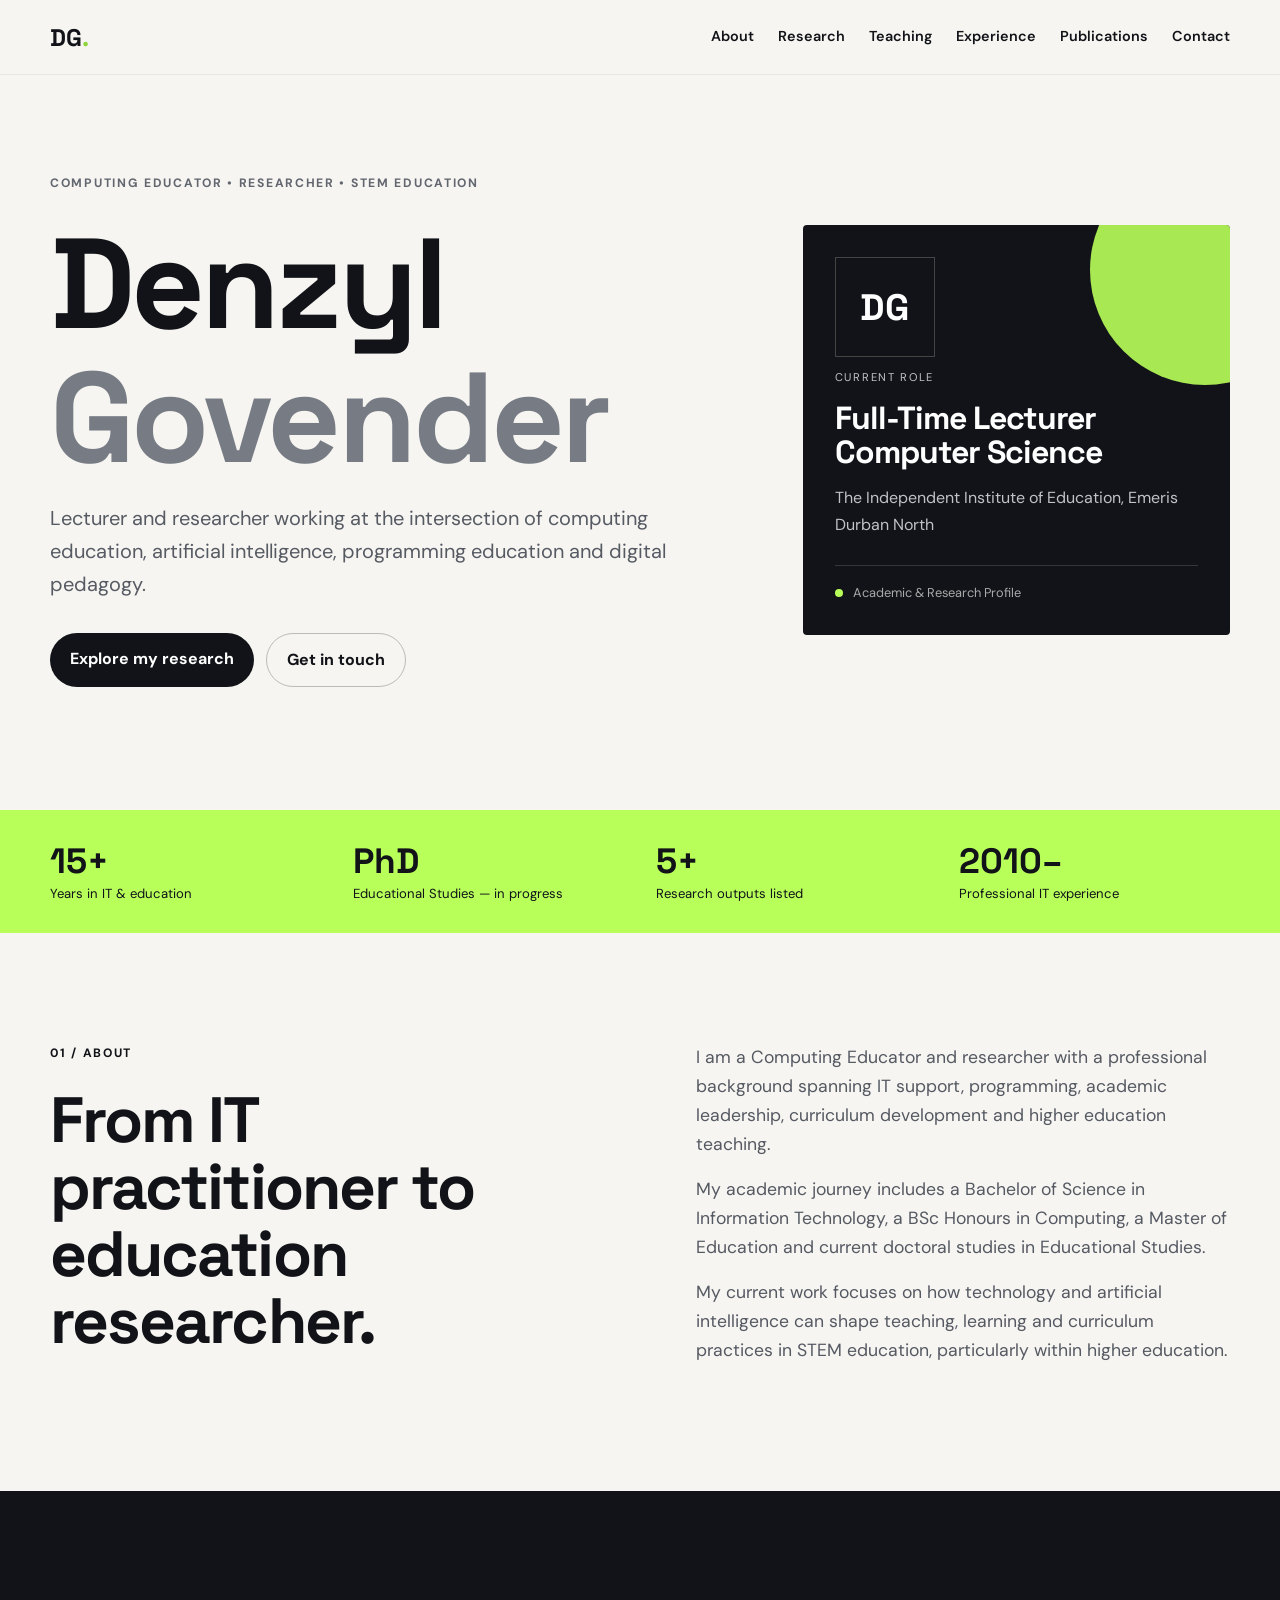
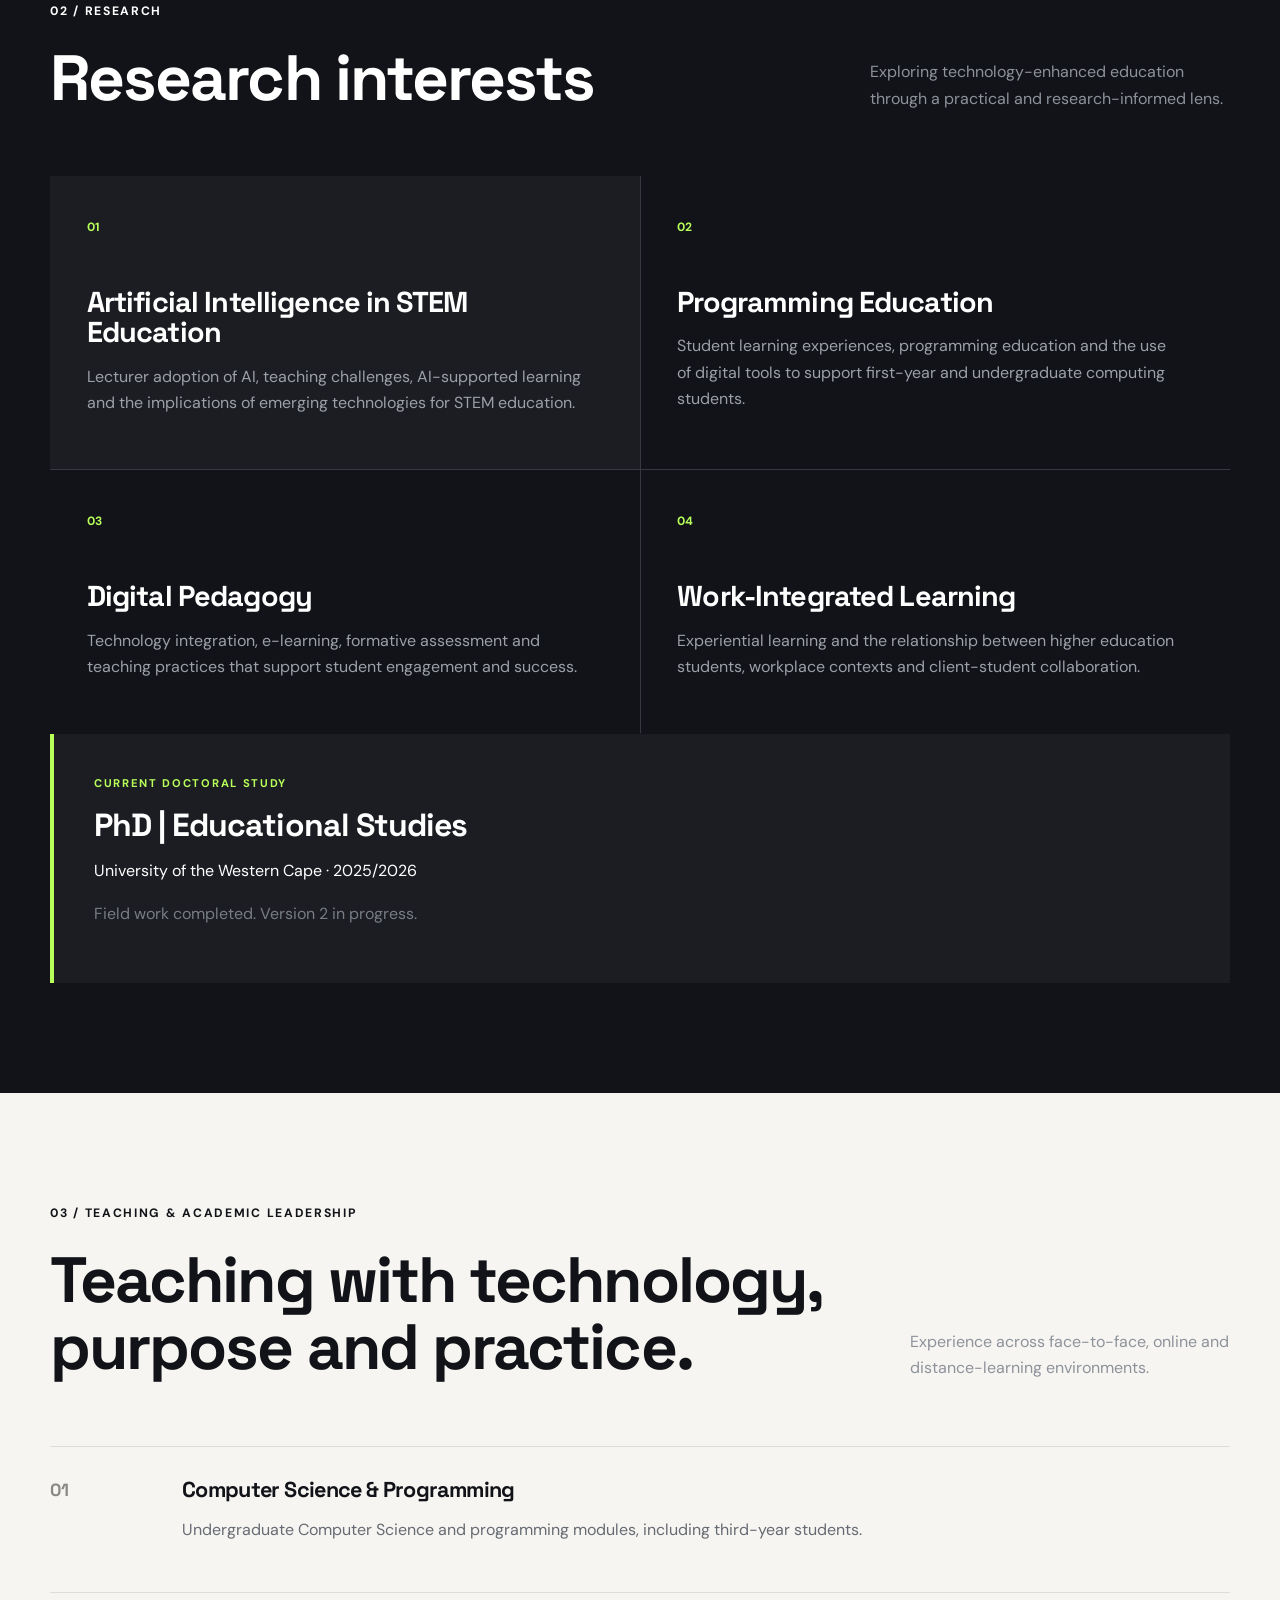
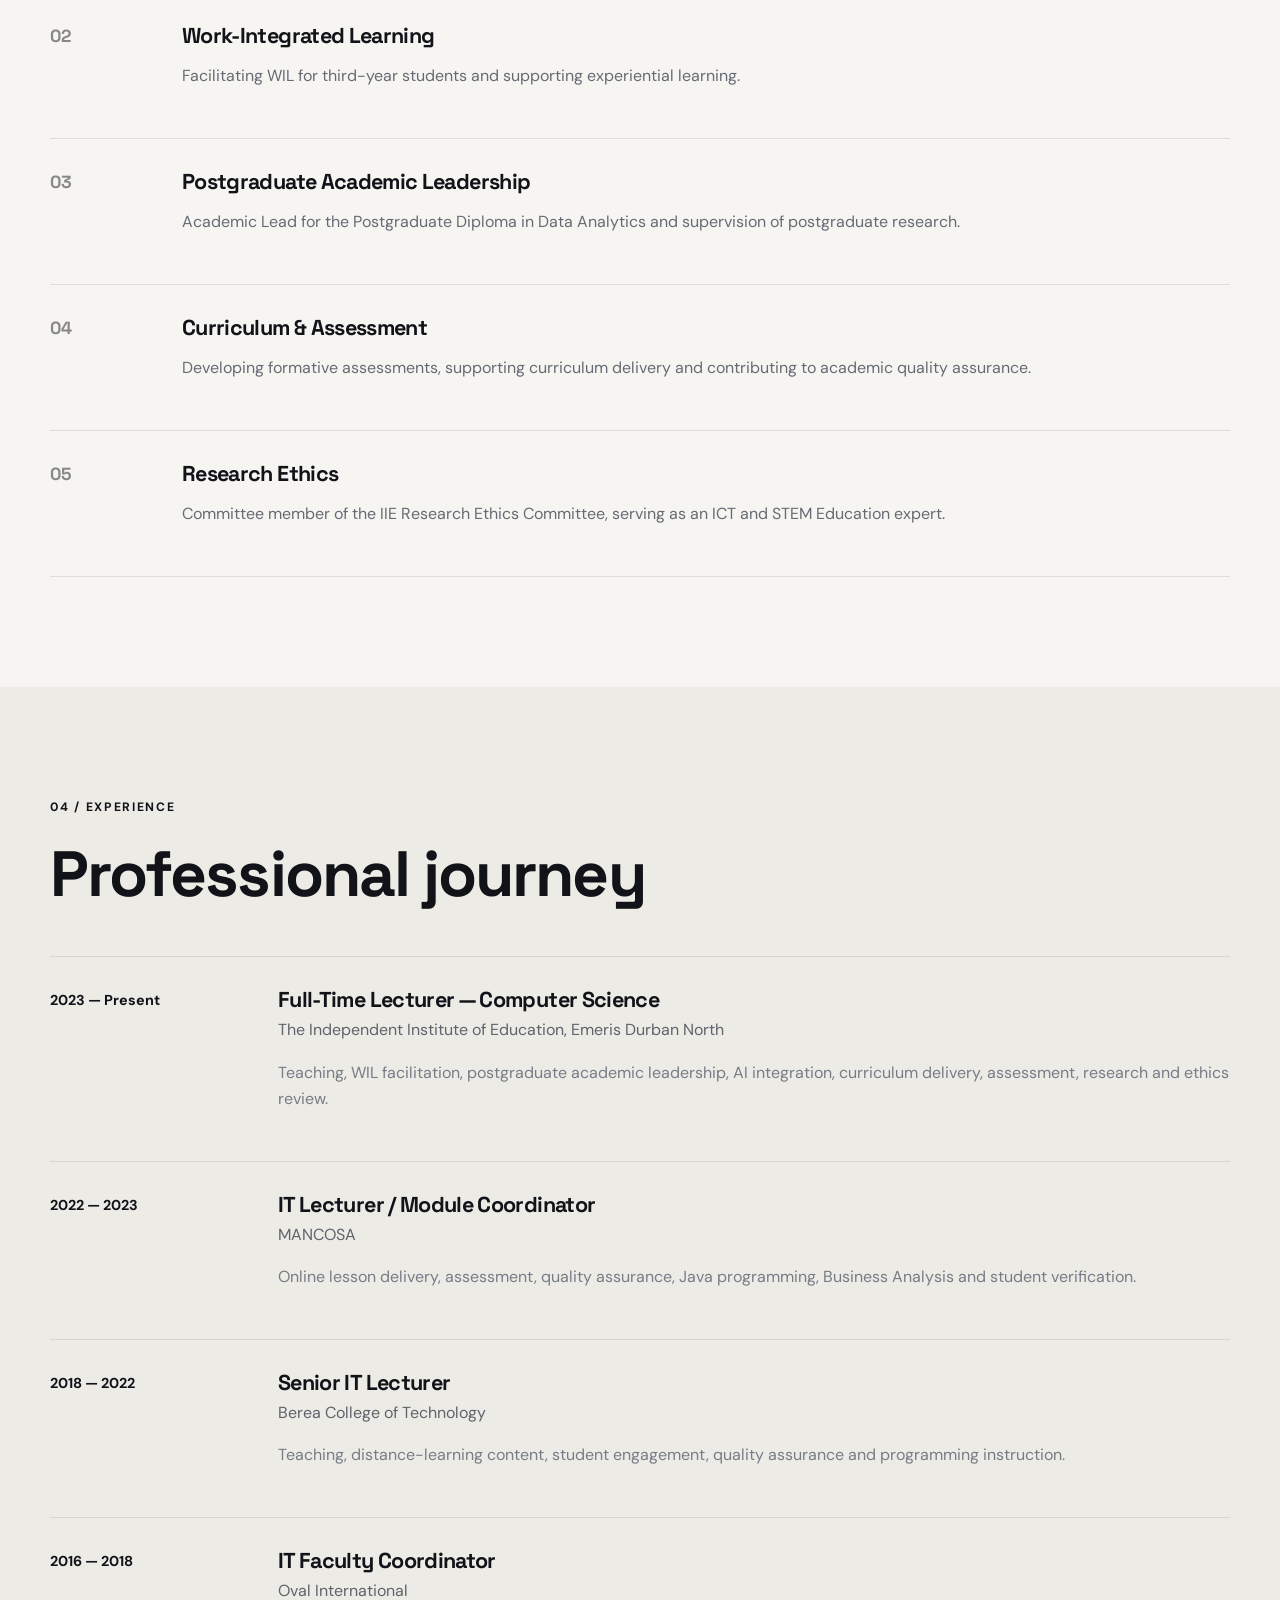
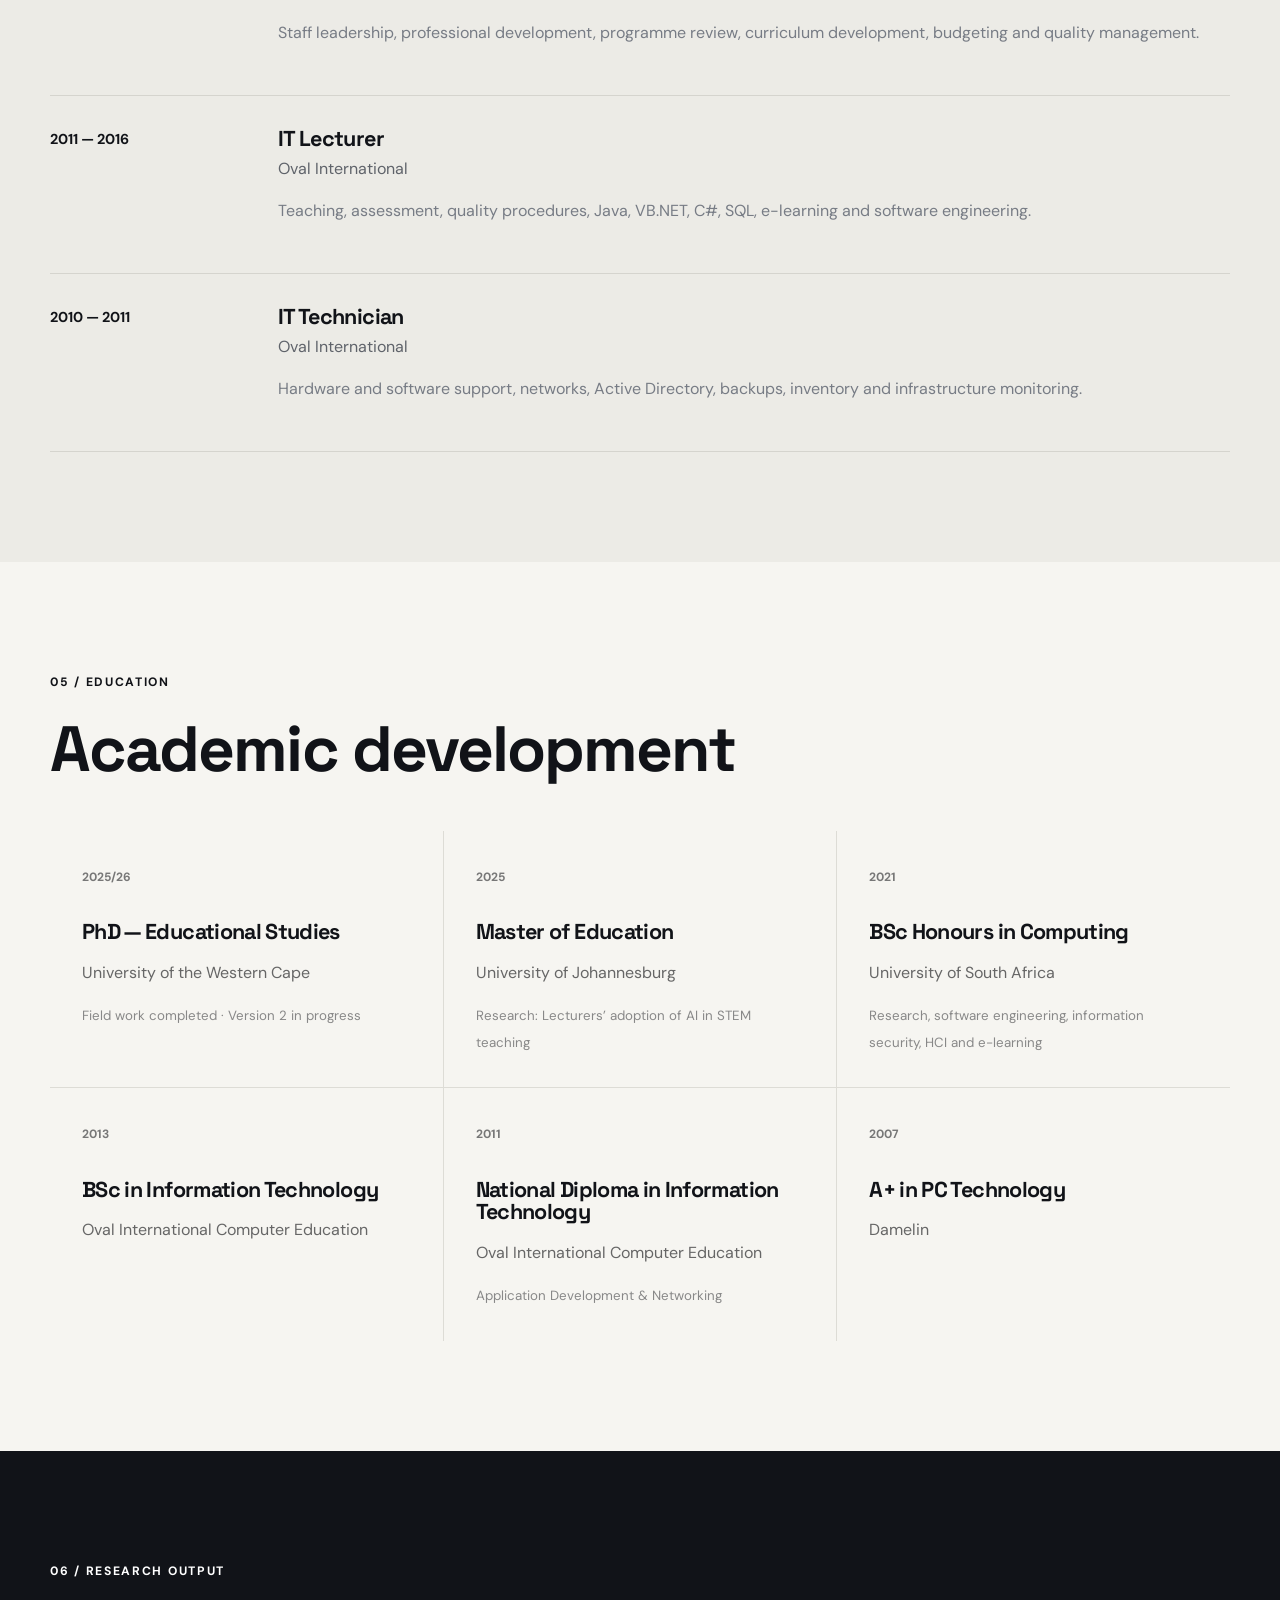
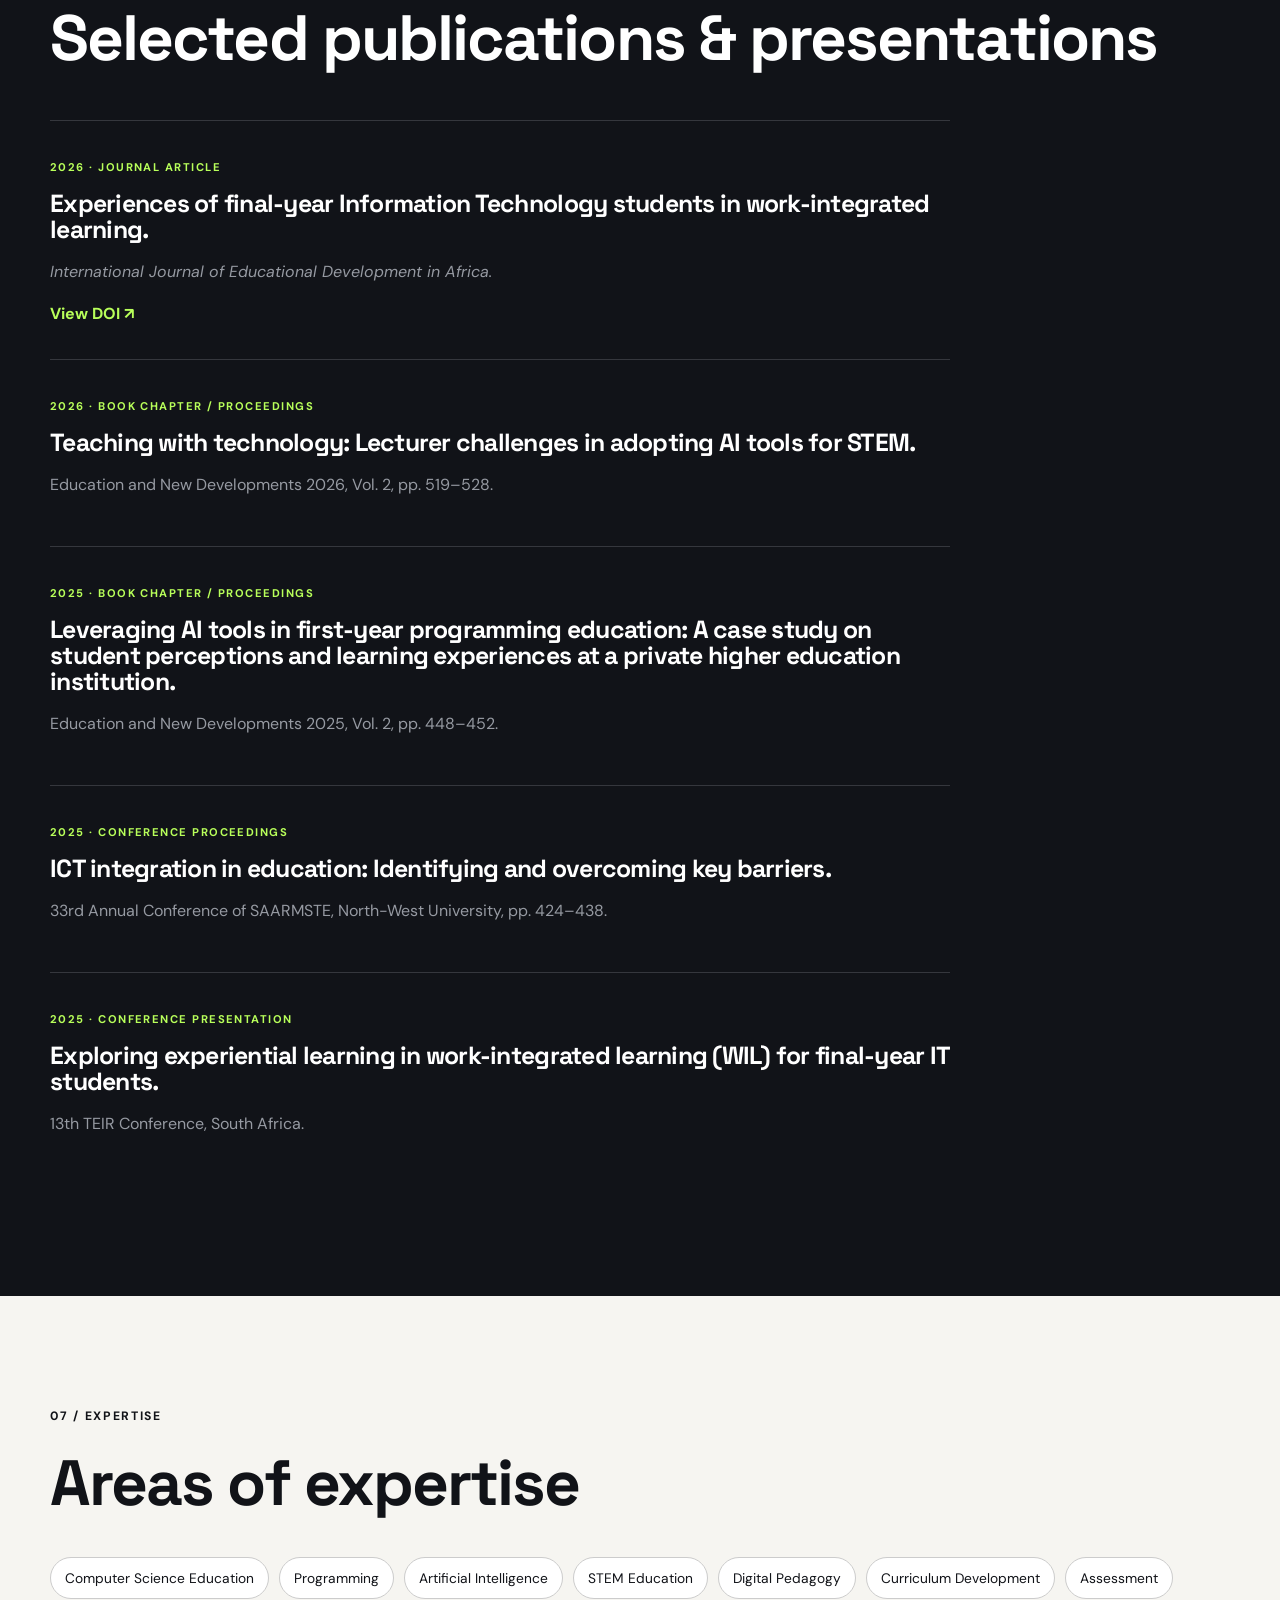
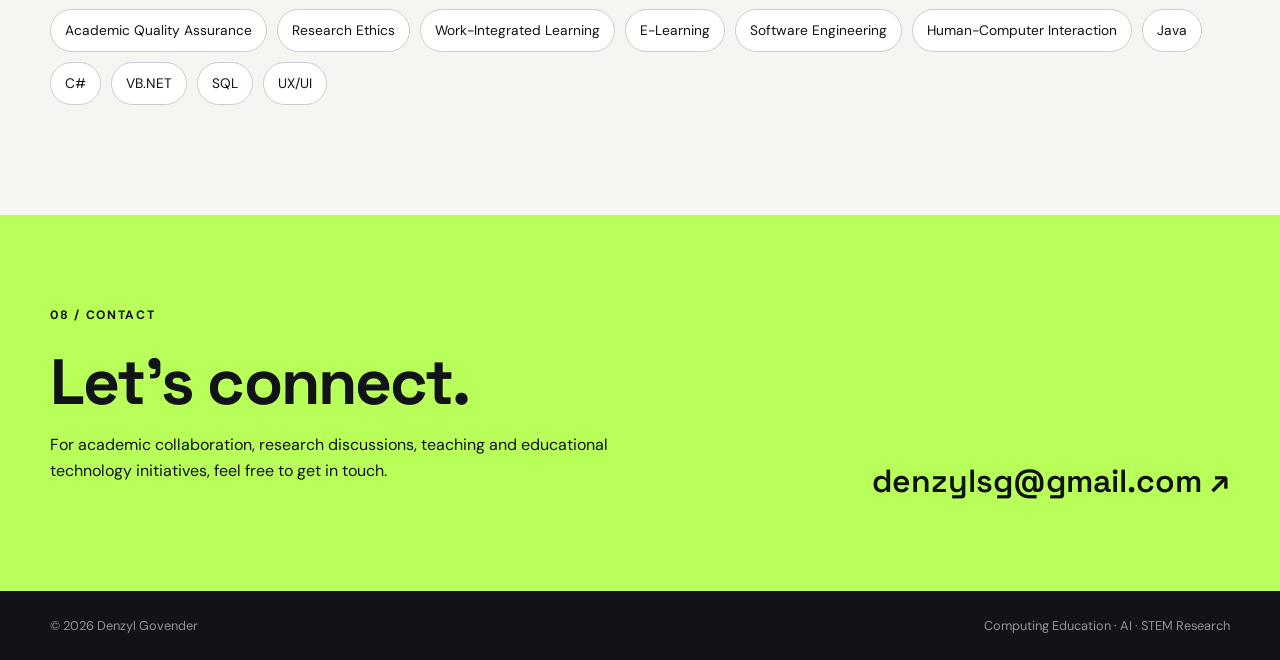
==== index.html @ 357c64f5 "Add files via upload" ====
<!DOCTYPE html>
<html lang="en">
<head>
  <meta charset="UTF-8">
  <meta name="viewport" content="width=device-width, initial-scale=1.0">
  <meta name="description" content="Academic portfolio of Denzyl Govender — Computing Educator, Researcher and STEM Education practitioner.">
  <title>Denzyl Govender | Computing Educator & Researcher</title>
  <link rel="preconnect" href="https://fonts.googleapis.com">
  <link rel="preconnect" href="https://fonts.gstatic.com" crossorigin>
  <link href="https://fonts.googleapis.com/css2?family=DM+Sans:wght@400;500;600;700&family=Space+Grotesk:wght@500;600;700&display=swap" rel="stylesheet">
  <link rel="stylesheet" href="style.css">
</head>
<body>
  <header class="site-header">
    <nav class="nav container">
      <a class="brand" href="#home">DG<span>.</span></a>
      <button class="menu-toggle" aria-label="Toggle navigation" aria-expanded="false">☰</button>
      <div class="nav-links">
        <a href="#about">About</a>
        <a href="#research">Research</a>
        <a href="#teaching">Teaching</a>
        <a href="#experience">Experience</a>
        <a href="#publications">Publications</a>
        <a href="#contact">Contact</a>
      </div>
    </nav>
  </header>

  <main>
    <section id="home" class="hero">
      <div class="hero-grid container">
        <div>
          <p class="eyebrow">COMPUTING EDUCATOR • RESEARCHER • STEM EDUCATION</p>
          <h1>Denzyl<br><span>Govender</span></h1>
          <p class="hero-copy">
            Lecturer and researcher working at the intersection of computing education,
            artificial intelligence, programming education and digital pedagogy.
          </p>
          <div class="hero-actions">
            <a class="btn btn-primary" href="#research">Explore my research</a>
            <a class="btn btn-secondary" href="#contact">Get in touch</a>
          </div>
        </div>

        <div class="hero-card">
          <div class="initials">DG</div>
          <div>
            <p class="card-label">CURRENT ROLE</p>
            <h2>Full-Time Lecturer<br>Computer Science</h2>
            <p>The Independent Institute of Education, Emeris Durban North</p>
          </div>
          <div class="status"><span></span> Academic & Research Profile</div>
        </div>
      </div>
    </section>

    <section class="stats">
      <div class="container stats-grid">
        <div><strong>15+</strong><span>Years in IT & education</span></div>
        <div><strong>PhD</strong><span>Educational Studies — in progress</span></div>
        <div><strong>5+</strong><span>Research outputs listed</span></div>
        <div><strong>2010–</strong><span>Professional IT experience</span></div>
      </div>
    </section>

    <section id="about" class="section">
      <div class="container two-col">
        <div>
          <p class="eyebrow">01 / ABOUT</p>
          <h2>From IT practitioner to education researcher.</h2>
        </div>
        <div class="prose">
          <p>
            I am a Computing Educator and researcher with a professional background spanning
            IT support, programming, academic leadership, curriculum development and higher
            education teaching.
          </p>
          <p>
            My academic journey includes a Bachelor of Science in Information Technology,
            a BSc Honours in Computing, a Master of Education and current doctoral studies
            in Educational Studies.
          </p>
          <p>
            My current work focuses on how technology and artificial intelligence can shape
            teaching, learning and curriculum practices in STEM education, particularly
            within higher education.
          </p>
        </div>
      </div>
    </section>

    <section id="research" class="section section-dark">
      <div class="container">
        <div class="section-heading">
          <div>
            <p class="eyebrow">02 / RESEARCH</p>
            <h2>Research interests</h2>
          </div>
          <p>Exploring technology-enhanced education through a practical and research-informed lens.</p>
        </div>

        <div class="research-grid">
          <article class="research-card featured">
            <span>01</span>
            <h3>Artificial Intelligence in STEM Education</h3>
            <p>Lecturer adoption of AI, teaching challenges, AI-supported learning and the implications of emerging technologies for STEM education.</p>
          </article>
          <article class="research-card">
            <span>02</span>
            <h3>Programming Education</h3>
            <p>Student learning experiences, programming education and the use of digital tools to support first-year and undergraduate computing students.</p>
          </article>
          <article class="research-card">
            <span>03</span>
            <h3>Digital Pedagogy</h3>
            <p>Technology integration, e-learning, formative assessment and teaching practices that support student engagement and success.</p>
          </article>
          <article class="research-card">
            <span>04</span>
            <h3>Work-Integrated Learning</h3>
            <p>Experiential learning and the relationship between higher education students, workplace contexts and client-student collaboration.</p>
          </article>
        </div>

        <div class="phd-panel">
          <div class="phd-tag">CURRENT DOCTORAL STUDY</div>
          <h3>PhD | Educational Studies</h3>
          <p>University of the Western Cape · 2025/2026</p>
          <p class="muted">Field work completed. Version 2 in progress.</p>
        </div>
      </div>
    </section>

    <section id="teaching" class="section">
      <div class="container">
        <p class="eyebrow">03 / TEACHING & ACADEMIC LEADERSHIP</p>
        <div class="section-heading">
          <h2>Teaching with technology, purpose and practice.</h2>
          <p>Experience across face-to-face, online and distance-learning environments.</p>
        </div>

        <div class="feature-list">
          <div class="feature">
            <span class="number">01</span>
            <div><h3>Computer Science & Programming</h3><p>Undergraduate Computer Science and programming modules, including third-year students.</p></div>
          </div>
          <div class="feature">
            <span class="number">02</span>
            <div><h3>Work-Integrated Learning</h3><p>Facilitating WIL for third-year students and supporting experiential learning.</p></div>
          </div>
          <div class="feature">
            <span class="number">03</span>
            <div><h3>Postgraduate Academic Leadership</h3><p>Academic Lead for the Postgraduate Diploma in Data Analytics and supervision of postgraduate research.</p></div>
          </div>
          <div class="feature">
            <span class="number">04</span>
            <div><h3>Curriculum & Assessment</h3><p>Developing formative assessments, supporting curriculum delivery and contributing to academic quality assurance.</p></div>
          </div>
          <div class="feature">
            <span class="number">05</span>
            <div><h3>Research Ethics</h3><p>Committee member of the IIE Research Ethics Committee, serving as an ICT and STEM Education expert.</p></div>
          </div>
        </div>
      </div>
    </section>

    <section id="experience" class="section section-light">
      <div class="container">
        <p class="eyebrow">04 / EXPERIENCE</p>
        <h2>Professional journey</h2>
        <div class="timeline">
          <div class="timeline-item current">
            <div class="timeline-date">2023 — Present</div>
            <div><h3>Full-Time Lecturer — Computer Science</h3><p>The Independent Institute of Education, Emeris Durban North</p><p class="muted">Teaching, WIL facilitation, postgraduate academic leadership, AI integration, curriculum delivery, assessment, research and ethics review.</p></div>
          </div>
          <div class="timeline-item">
            <div class="timeline-date">2022 — 2023</div>
            <div><h3>IT Lecturer / Module Coordinator</h3><p>MANCOSA</p><p class="muted">Online lesson delivery, assessment, quality assurance, Java programming, Business Analysis and student verification.</p></div>
          </div>
          <div class="timeline-item">
            <div class="timeline-date">2018 — 2022</div>
            <div><h3>Senior IT Lecturer</h3><p>Berea College of Technology</p><p class="muted">Teaching, distance-learning content, student engagement, quality assurance and programming instruction.</p></div>
          </div>
          <div class="timeline-item">
            <div class="timeline-date">2016 — 2018</div>
            <div><h3>IT Faculty Coordinator</h3><p>Oval International</p><p class="muted">Staff leadership, professional development, programme review, curriculum development, budgeting and quality management.</p></div>
          </div>
          <div class="timeline-item">
            <div class="timeline-date">2011 — 2016</div>
            <div><h3>IT Lecturer</h3><p>Oval International</p><p class="muted">Teaching, assessment, quality procedures, Java, VB.NET, C#, SQL, e-learning and software engineering.</p></div>
          </div>
          <div class="timeline-item">
            <div class="timeline-date">2010 — 2011</div>
            <div><h3>IT Technician</h3><p>Oval International</p><p class="muted">Hardware and software support, networks, Active Directory, backups, inventory and infrastructure monitoring.</p></div>
          </div>
        </div>
      </div>
    </section>

    <section id="education" class="section">
      <div class="container">
        <p class="eyebrow">05 / EDUCATION</p>
        <h2>Academic development</h2>
        <div class="education-grid">
          <article><span>2025/26</span><h3>PhD — Educational Studies</h3><p>University of the Western Cape</p><small>Field work completed · Version 2 in progress</small></article>
          <article><span>2025</span><h3>Master of Education</h3><p>University of Johannesburg</p><small>Research: Lecturers’ adoption of AI in STEM teaching</small></article>
          <article><span>2021</span><h3>BSc Honours in Computing</h3><p>University of South Africa</p><small>Research, software engineering, information security, HCI and e-learning</small></article>
          <article><span>2013</span><h3>BSc in Information Technology</h3><p>Oval International Computer Education</p></article>
          <article><span>2011</span><h3>National Diploma in Information Technology</h3><p>Oval International Computer Education</p><small>Application Development & Networking</small></article>
          <article><span>2007</span><h3>A+ in PC Technology</h3><p>Damelin</p></article>
        </div>
      </div>
    </section>

    <section id="publications" class="section section-dark">
      <div class="container">
        <p class="eyebrow">06 / RESEARCH OUTPUT</p>
        <h2>Selected publications & presentations</h2>
        <div class="publication-list">
          <article>
            <span>2026 · JOURNAL ARTICLE</span>
            <h3>Experiences of final-year Information Technology students in work-integrated learning.</h3>
            <p><em>International Journal of Educational Development in Africa.</em></p>
            <a href="https://doi.org/10.25159/2312-3540/20591" target="_blank" rel="noopener">View DOI ↗</a>
          </article>
          <article>
            <span>2026 · BOOK CHAPTER / PROCEEDINGS</span>
            <h3>Teaching with technology: Lecturer challenges in adopting AI tools for STEM.</h3>
            <p>Education and New Developments 2026, Vol. 2, pp. 519–528.</p>
          </article>
          <article>
            <span>2025 · BOOK CHAPTER / PROCEEDINGS</span>
            <h3>Leveraging AI tools in first-year programming education: A case study on student perceptions and learning experiences at a private higher education institution.</h3>
            <p>Education and New Developments 2025, Vol. 2, pp. 448–452.</p>
          </article>
          <article>
            <span>2025 · CONFERENCE PROCEEDINGS</span>
            <h3>ICT integration in education: Identifying and overcoming key barriers.</h3>
            <p>33rd Annual Conference of SAARMSTE, North-West University, pp. 424–438.</p>
          </article>
          <article>
            <span>2025 · CONFERENCE PRESENTATION</span>
            <h3>Exploring experiential learning in work-integrated learning (WIL) for final-year IT students.</h3>
            <p>13th TEIR Conference, South Africa.</p>
          </article>
        </div>
      </div>
    </section>

    <section id="skills" class="section">
      <div class="container">
        <p class="eyebrow">07 / EXPERTISE</p>
        <h2>Areas of expertise</h2>
        <div class="tags">
          <span>Computer Science Education</span><span>Programming</span><span>Artificial Intelligence</span>
          <span>STEM Education</span><span>Digital Pedagogy</span><span>Curriculum Development</span>
          <span>Assessment</span><span>Academic Quality Assurance</span><span>Research Ethics</span>
          <span>Work-Integrated Learning</span><span>E-Learning</span><span>Software Engineering</span>
          <span>Human-Computer Interaction</span><span>Java</span><span>C#</span><span>VB.NET</span>
          <span>SQL</span><span>UX/UI</span>
        </div>
      </div>
    </section>

    <section id="contact" class="contact-section">
      <div class="container contact-inner">
        <div>
          <p class="eyebrow">08 / CONTACT</p>
          <h2>Let's connect.</h2>
          <p>For academic collaboration, research discussions, teaching and educational technology initiatives, feel free to get in touch.</p>
        </div>
        <a class="email-link" href="mailto:denzylsg@gmail.com">denzylsg@gmail.com ↗</a>
      </div>
    </section>
  </main>

  <footer>
    <div class="container footer-inner">
      <span>© 2026 Denzyl Govender</span>
      <span>Computing Education · AI · STEM Research</span>
    </div>
  </footer>

  <script src="script.js"></script>
</body>
</html>
---- style.css ----
:root {
  --ink: #111318;
  --muted: #6d717b;
  --paper: #f6f5f1;
  --white: #fff;
  --dark: #111318;
  --line: #dddcd6;
  --accent: #b8ff5a;
  --accent-dark: #8ed43a;
  --max: 1180px;
}
* { box-sizing: border-box; }
html { scroll-behavior: smooth; }
body {
  margin: 0; font-family: "DM Sans", sans-serif; color: var(--ink);
  background: var(--paper); line-height: 1.65;
}
h1,h2,h3 { font-family: "Space Grotesk", sans-serif; line-height: 1.05; margin: 0 0 1rem; letter-spacing: -.03em; }
h1 { font-size: clamp(4rem, 10vw, 8rem); }
h2 { font-size: clamp(2.4rem, 5vw, 4.5rem); }
h3 { font-size: 1.35rem; }
p { margin: 0 0 1rem; }
a { color: inherit; }
.container { width: min(var(--max), calc(100% - 48px)); margin: auto; }
.site-header { position: fixed; z-index: 20; top: 0; width: 100%; background: rgba(246,245,241,.86); backdrop-filter: blur(14px); border-bottom: 1px solid rgba(0,0,0,.06); }
.nav { min-height: 74px; display: flex; align-items: center; justify-content: space-between; }
.brand { font: 700 1.5rem "Space Grotesk"; text-decoration: none; }
.brand span { color: var(--accent-dark); }
.nav-links { display: flex; gap: 1.5rem; }
.nav-links a { text-decoration: none; font-size: .9rem; font-weight: 600; }
.nav-links a:hover { opacity: .55; }
.menu-toggle { display:none; border:0; background:none; font-size:1.5rem; }
.hero { padding: 150px 0 100px; min-height: 90vh; display:flex; align-items:center; }
.hero-grid { display:grid; grid-template-columns: 1.2fr .8fr; gap: 7rem; align-items:center; }
.eyebrow { font-size:.76rem; font-weight:700; letter-spacing:.14em; margin-bottom:1.5rem; }
.hero .eyebrow { color:#62666f; }
.hero h1 span { color:#777b84; }
.hero-copy { max-width: 640px; font-size:1.25rem; color:#565a63; }
.hero-actions { display:flex; gap:12px; margin-top:2rem; }
.btn { padding:13px 20px; border-radius:100px; text-decoration:none; font-weight:700; display:inline-block; }
.btn-primary { background:var(--ink); color:var(--white); }
.btn-secondary { border:1px solid #bbb; }
.hero-card { background:var(--dark); color:white; padding:2rem; min-height:410px; display:flex; flex-direction:column; justify-content:space-between; border-radius:4px; position:relative; overflow:hidden; }
.hero-card:after { content:""; width:230px; height:230px; background:var(--accent); border-radius:50%; position:absolute; right:-90px; top:-70px; opacity:.9; }
.initials { width:100px; height:100px; border:1px solid #444; display:grid; place-items:center; font:700 2.3rem "Space Grotesk"; position:relative; z-index:1; }
.card-label { font-size:.7rem; letter-spacing:.15em; color:#aaa; }
.hero-card h2 { font-size:2rem; max-width:400px; }
.hero-card p { color:#bfc2c8; }
.status { border-top:1px solid #35373d; padding-top:1rem; font-size:.8rem; color:#aaa; }
.status span { display:inline-block; width:8px; height:8px; background:var(--accent); border-radius:50%; margin-right:7px; }
.stats { background:var(--accent); padding:28px 0; }
.stats-grid { display:grid; grid-template-columns:repeat(4,1fr); gap:2rem; }
.stats-grid div { display:flex; flex-direction:column; }
.stats strong { font:700 2.2rem "Space Grotesk"; }
.stats span { font-size:.82rem; }
.section { padding:110px 0; }
.two-col { display:grid; grid-template-columns:1fr 1fr; gap:7rem; }
.prose { font-size:1.1rem; color:#555962; }
.section-dark { background:var(--dark); color:white; }
.section-light { background:#ecebe6; }
.section-heading { display:flex; justify-content:space-between; align-items:end; gap:3rem; margin-bottom:3rem; }
.section-heading > p { max-width:360px; color:#8e929b; }
.research-grid { display:grid; grid-template-columns:repeat(2,1fr); gap:1px; background:#373940; }
.research-card { background:var(--dark); padding:2.3rem; min-height:260px; }
.research-card.featured { background:#1b1d22; }
.research-card span { color:var(--accent); font-size:.75rem; font-weight:700; }
.research-card h3 { font-size:1.8rem; margin-top:3rem; }
.research-card p { color:#9ca0a8; max-width:500px; }
.phd-panel { margin-top:1px; padding:2.5rem; background:#1b1d22; border-left:4px solid var(--accent); }
.phd-tag { color:var(--accent); font-size:.7rem; font-weight:700; letter-spacing:.15em; margin-bottom:1rem; }
.phd-panel h3 { font-size:2rem; }
.muted { color:#777c85 !important; }
.feature-list { margin-top:3rem; border-top:1px solid var(--line); }
.feature { display:grid; grid-template-columns:100px 1fr; gap:2rem; padding:2rem 0; border-bottom:1px solid var(--line); }
.number { font:700 1.1rem "Space Grotesk"; color:#888; }
.feature p { color:#666b73; }
.timeline { margin-top:3rem; border-top:1px solid #d5d4ce; }
.timeline-item { display:grid; grid-template-columns:180px 1fr; gap:3rem; padding:2rem 0; border-bottom:1px solid #d5d4ce; }
.timeline-date { font-weight:700; font-size:.9rem; }
.timeline-item h3 { margin-bottom:.35rem; }
.timeline-item p { color:#5f636a; }
.education-grid { display:grid; grid-template-columns:repeat(3,1fr); gap:1px; background:var(--line); margin-top:3rem; }
.education-grid article { background:var(--paper); padding:2rem; min-height:220px; }
.education-grid span { font-size:.75rem; font-weight:700; color:#777; }
.education-grid h3 { margin-top:2rem; }
.education-grid p { color:#666; }
.education-grid small { color:#888; }
.publication-list { margin-top:3rem; }
.publication-list article { padding:2rem 0; border-top:1px solid #35373d; max-width:900px; }
.publication-list span { font-size:.7rem; letter-spacing:.13em; color:var(--accent); font-weight:700; }
.publication-list h3 { font-size:1.55rem; margin-top:.7rem; }
.publication-list p { color:#969aa2; }
.publication-list a { color:var(--accent); font-weight:700; text-decoration:none; }
.tags { display:flex; flex-wrap:wrap; gap:10px; margin-top:2.5rem; }
.tags span { border:1px solid #ccc; border-radius:100px; padding:9px 14px; font-size:.86rem; background:#fff; }
.contact-section { background:var(--accent); padding:90px 0; }
.contact-inner { display:flex; justify-content:space-between; align-items:end; gap:3rem; }
.contact-inner p { max-width:620px; }
.email-link { font:600 clamp(1.2rem,3vw,2rem) "Space Grotesk"; text-decoration:none; white-space:nowrap; }
footer { background:var(--dark); color:#8e929a; padding:24px 0; font-size:.8rem; }
.footer-inner { display:flex; justify-content:space-between; gap:2rem; }
@media (max-width: 850px) {
  .nav-links { display:none; position:absolute; top:74px; left:0; right:0; padding:1.5rem 24px; background:var(--paper); flex-direction:column; border-bottom:1px solid var(--line); }
  .nav-links.open { display:flex; }
  .menu-toggle { display:block; }
  .hero-grid, .two-col { grid-template-columns:1fr; gap:3rem; }
  .hero { padding-top:120px; }
  .stats-grid { grid-template-columns:repeat(2,1fr); }
  .section-heading, .contact-inner { flex-direction:column; align-items:flex-start; }
  .research-grid, .education-grid { grid-template-columns:1fr; }
  .timeline-item { grid-template-columns:1fr; gap:.5rem; }
}
@media (max-width: 520px) {
  .container { width:min(var(--max), calc(100% - 30px)); }
  .hero-actions { flex-direction:column; align-items:stretch; }
  .btn { text-align:center; }
  .stats-grid { grid-template-columns:1fr 1fr; gap:1.2rem; }
  .feature { grid-template-columns:50px 1fr; gap:1rem; }
  .footer-inner { flex-direction:column; gap:.5rem; }
}
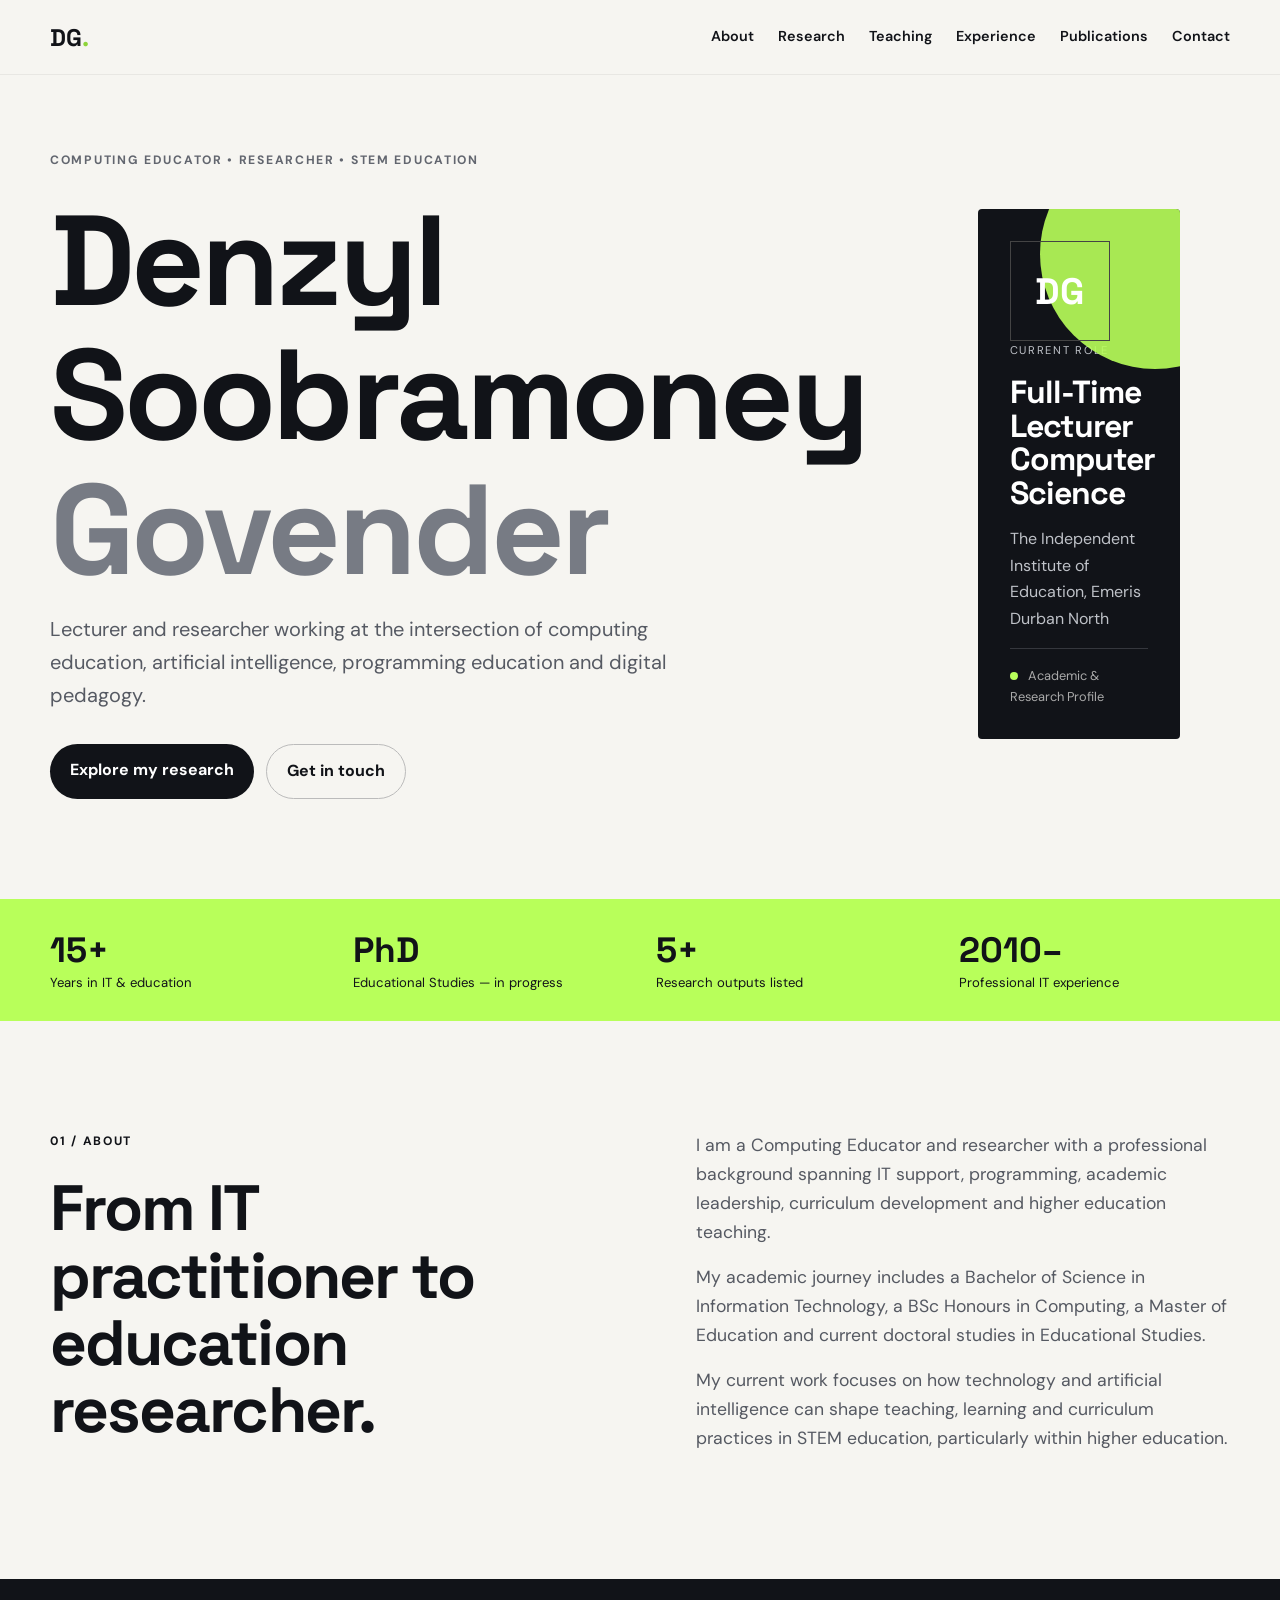
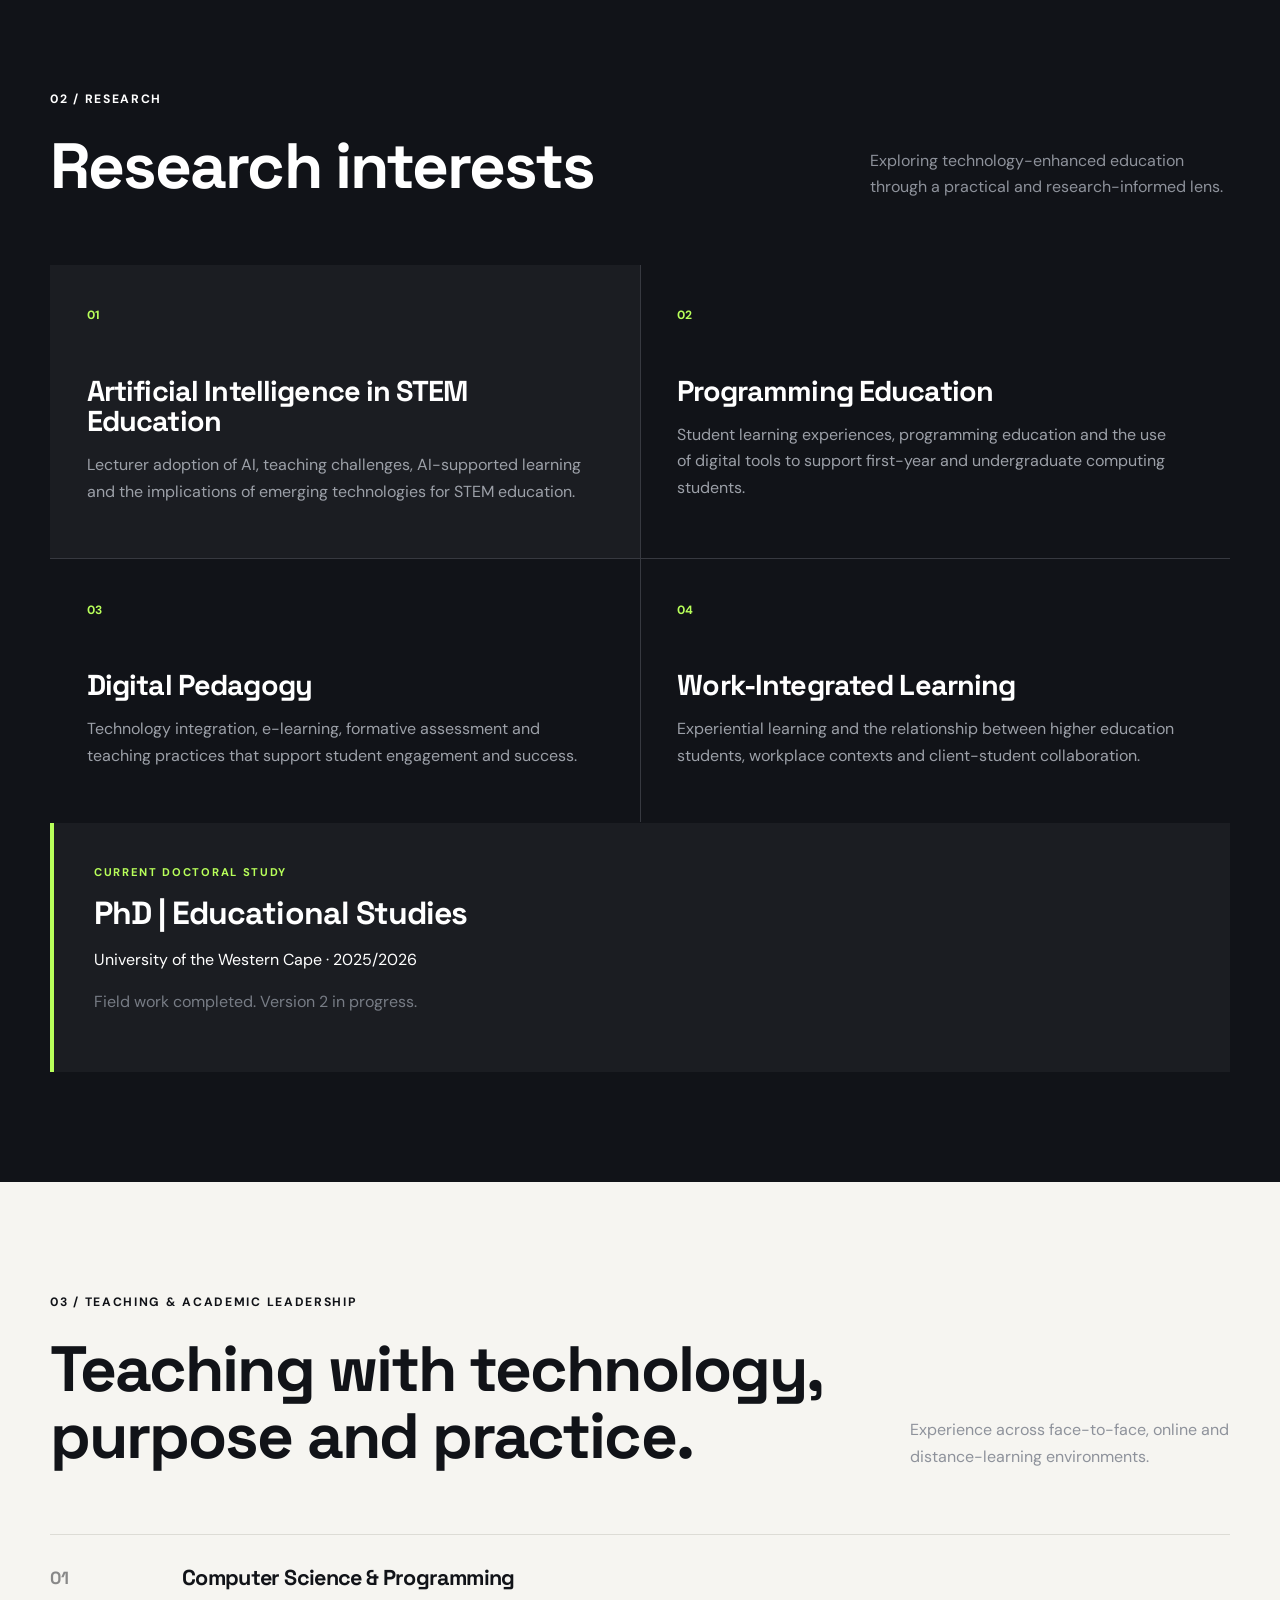
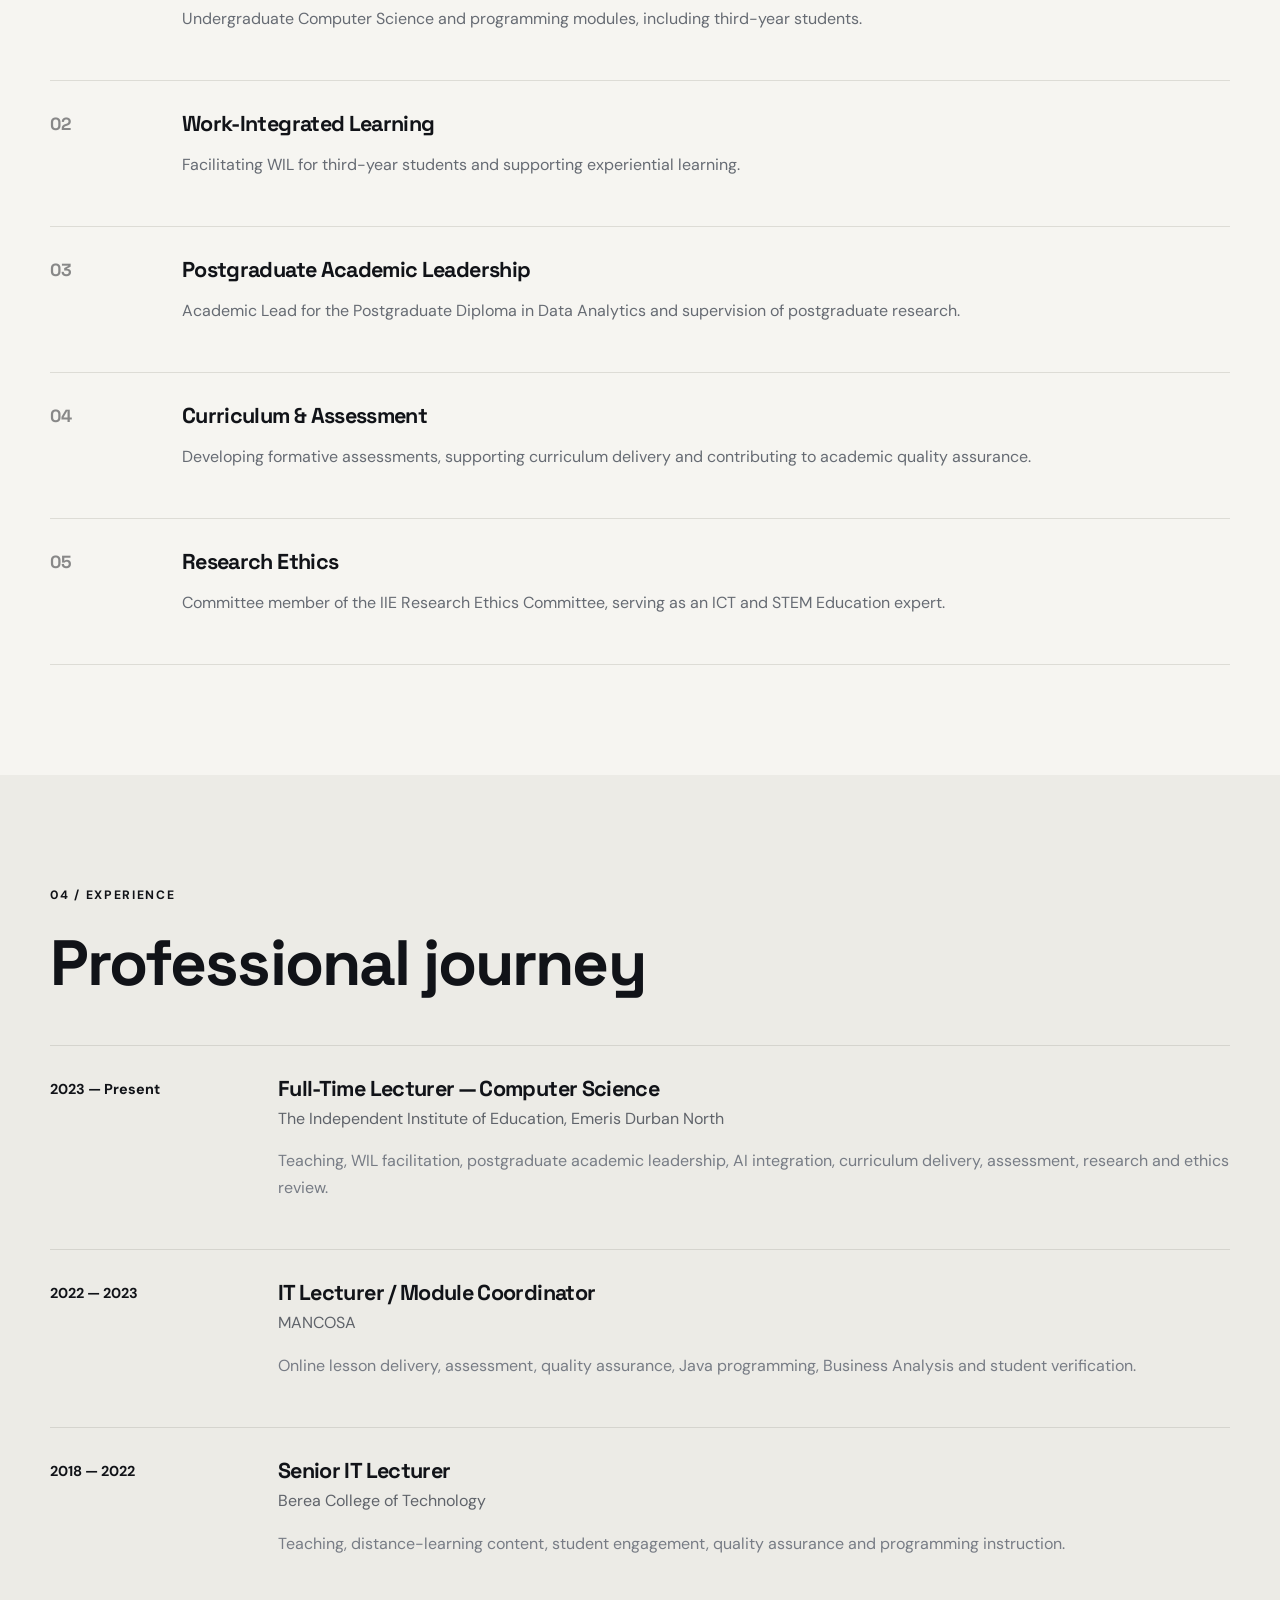
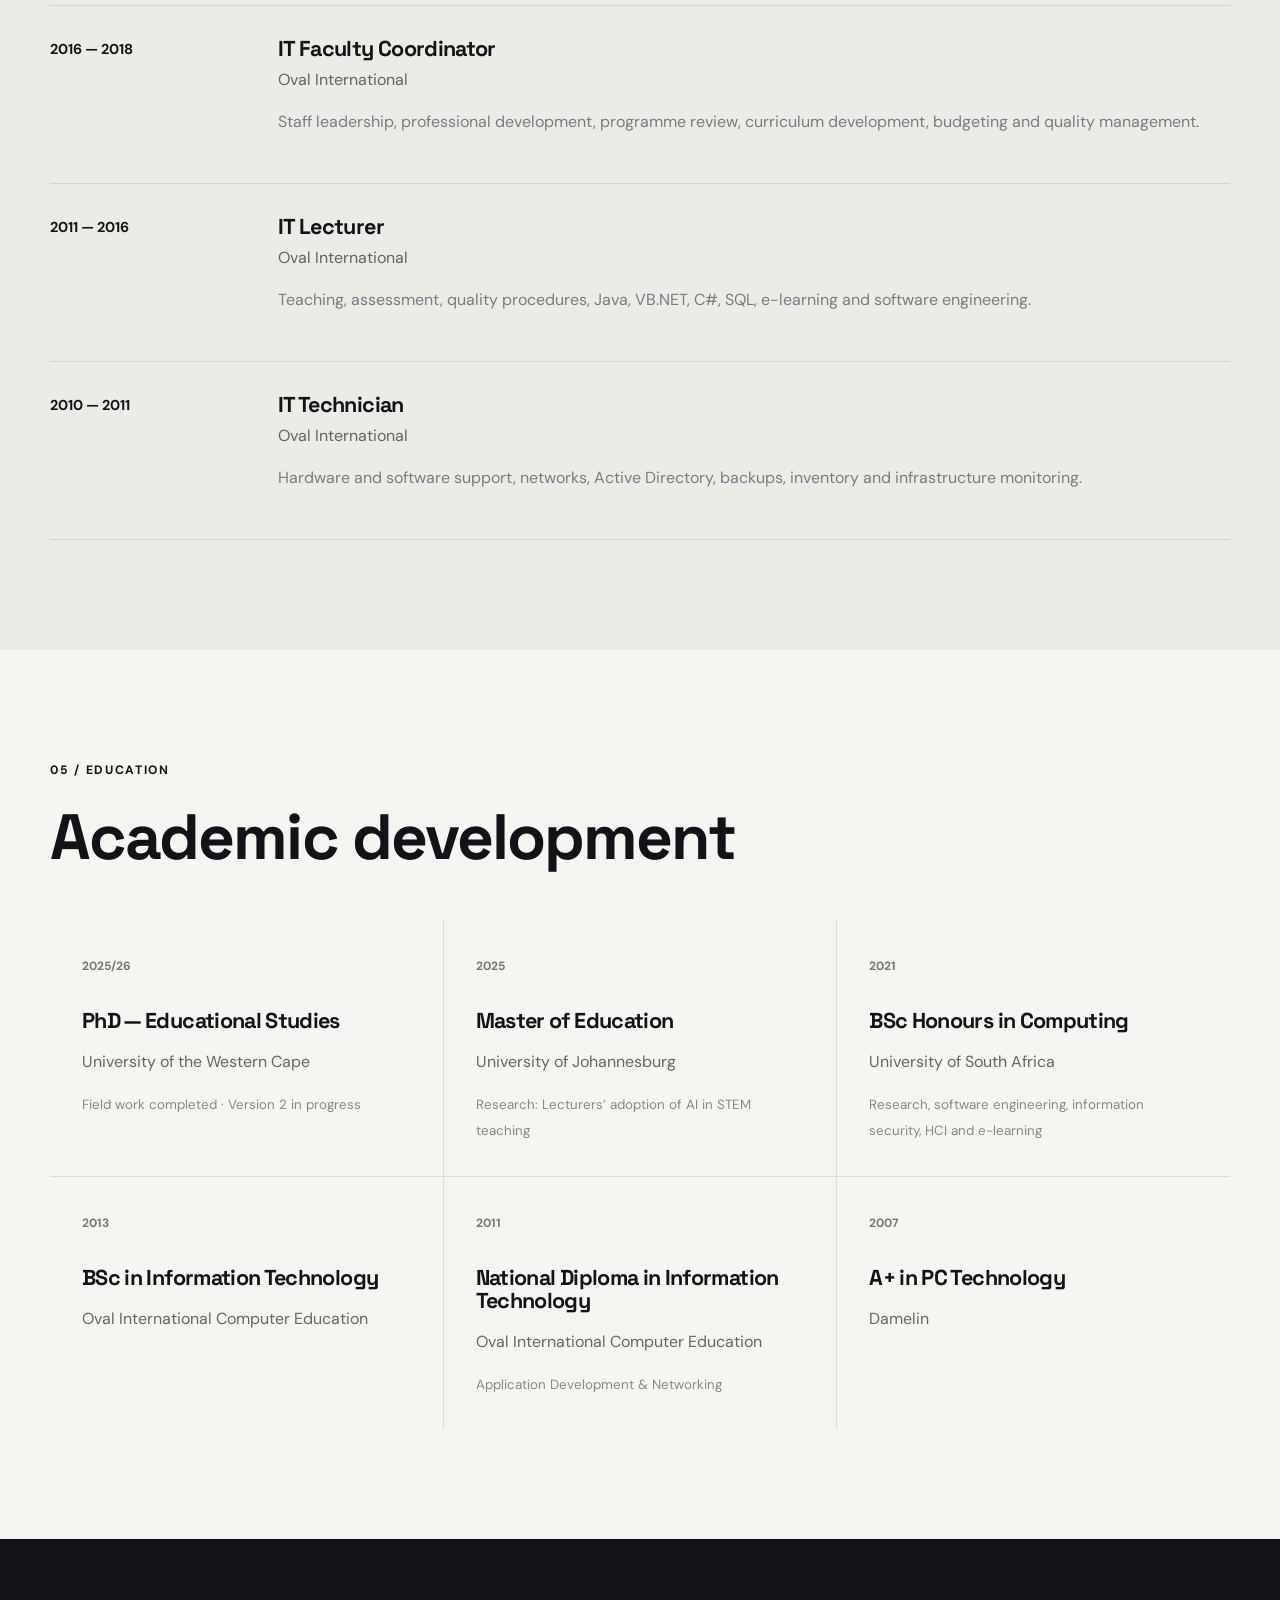
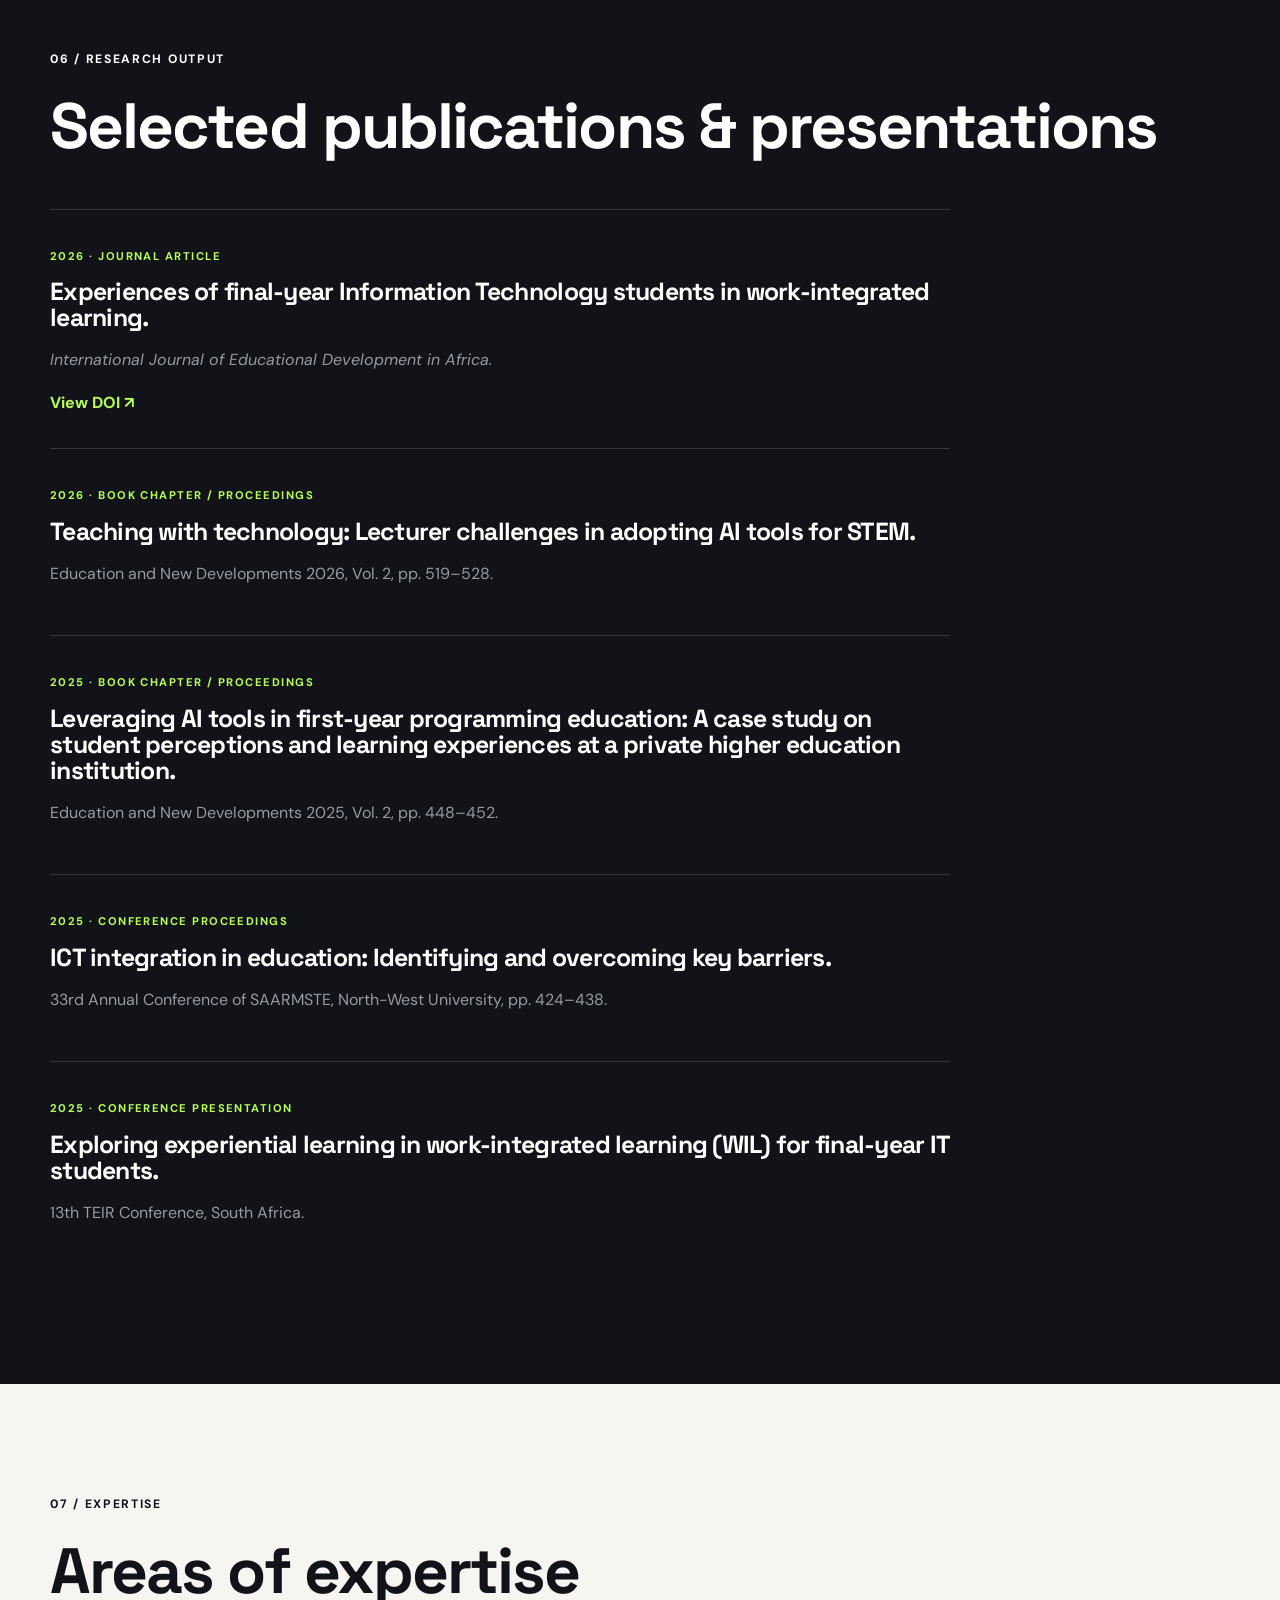
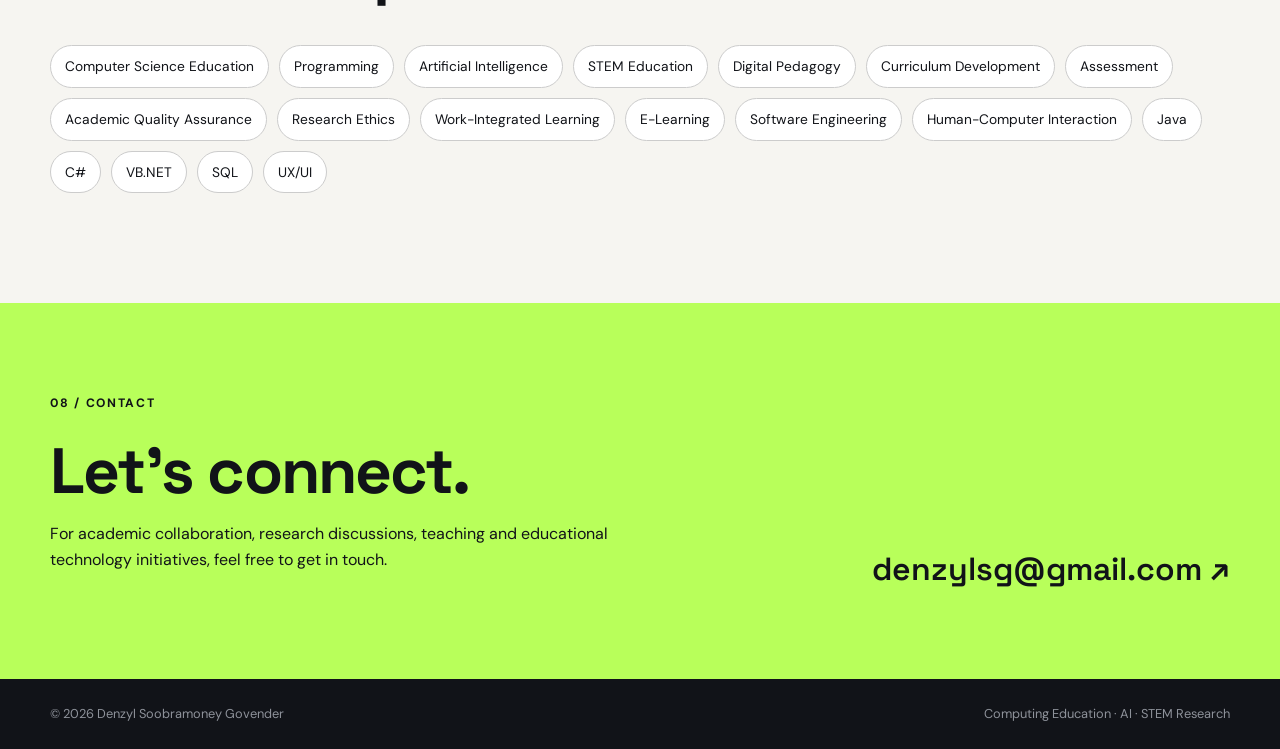
==== commit 793aa312: "Update index.html" ====
--- a/index.html
+++ b/index.html
@@ -3,8 +3,8 @@
 <head>
   <meta charset="UTF-8">
   <meta name="viewport" content="width=device-width, initial-scale=1.0">
-  <meta name="description" content="Academic portfolio of Denzyl Govender — Computing Educator, Researcher and STEM Education practitioner.">
-  <title>Denzyl Govender | Computing Educator & Researcher</title>
+  <meta name="description" content="Academic portfolio of Denzyl Soobramoney Govender — Computing Educator, Researcher and STEM Education practitioner.">
+  <title>Denzyl Soobramoney Govender | Computing Educator & Researcher</title>
   <link rel="preconnect" href="https://fonts.googleapis.com">
   <link rel="preconnect" href="https://fonts.gstatic.com" crossorigin>
   <link href="https://fonts.googleapis.com/css2?family=DM+Sans:wght@400;500;600;700&family=Space+Grotesk:wght@500;600;700&display=swap" rel="stylesheet">
@@ -31,7 +31,7 @@
       <div class="hero-grid container">
         <div>
           <p class="eyebrow">COMPUTING EDUCATOR • RESEARCHER • STEM EDUCATION</p>
-          <h1>Denzyl<br><span>Govender</span></h1>
+          <h1>Denzyl Soobramoney<br><span>Govender</span></h1>
           <p class="hero-copy">
             Lecturer and researcher working at the intersection of computing education,
             artificial intelligence, programming education and digital pedagogy.
@@ -276,7 +276,7 @@
 
   <footer>
     <div class="container footer-inner">
-      <span>© 2026 Denzyl Govender</span>
+      <span>© 2026 Denzyl Soobramoney Govender</span>
       <span>Computing Education · AI · STEM Research</span>
     </div>
   </footer>
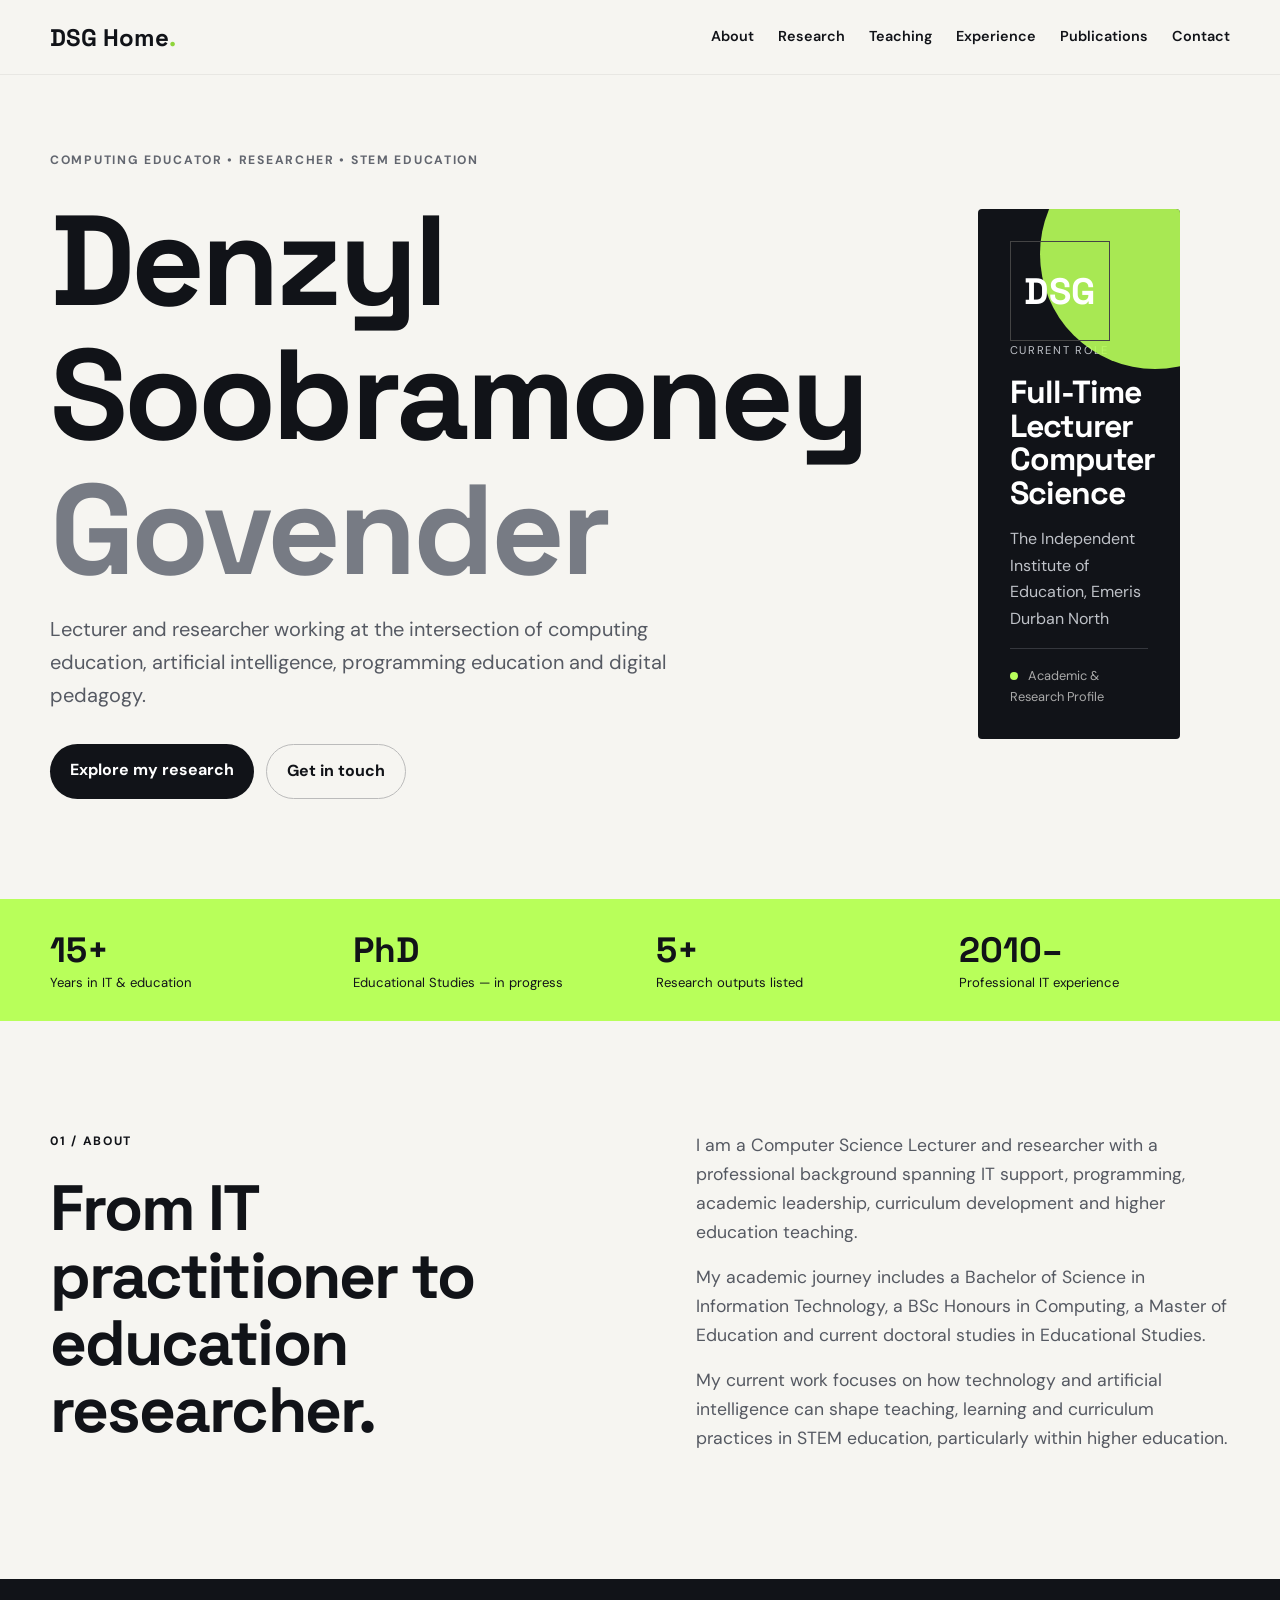
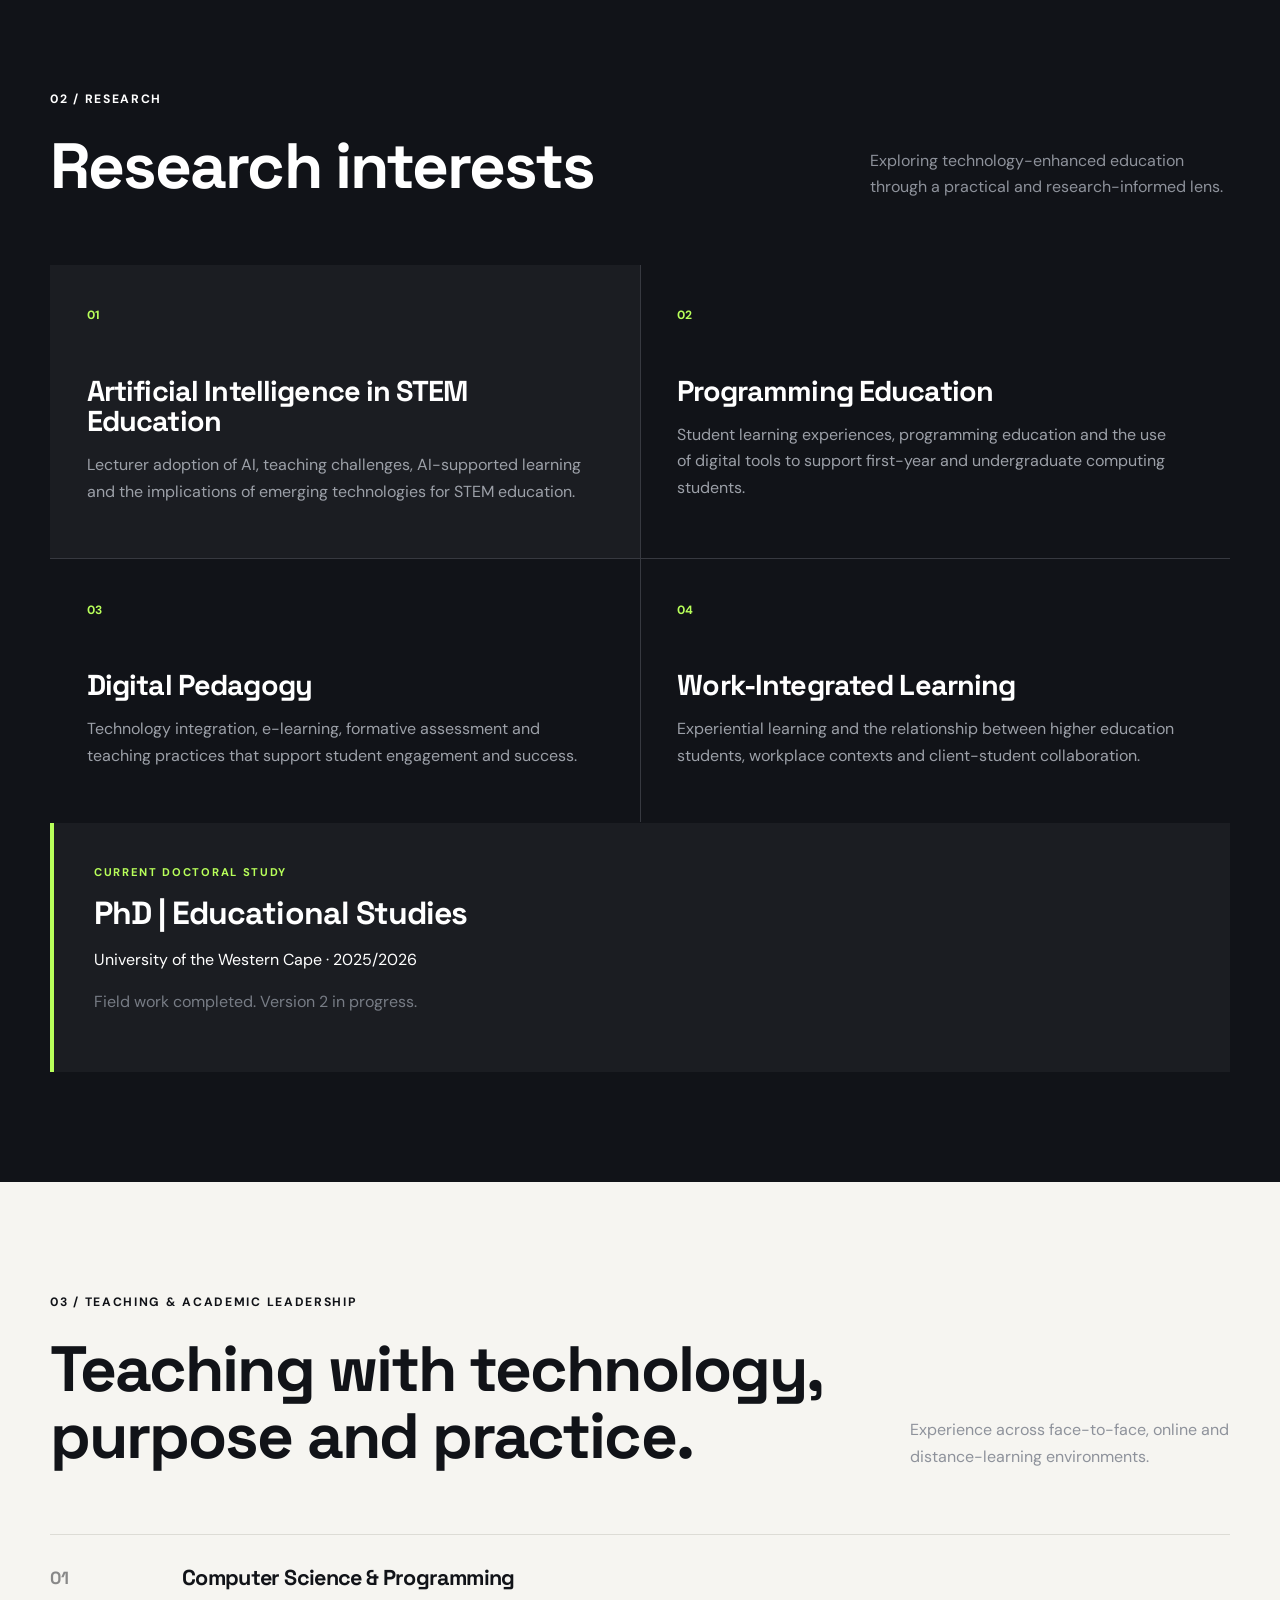
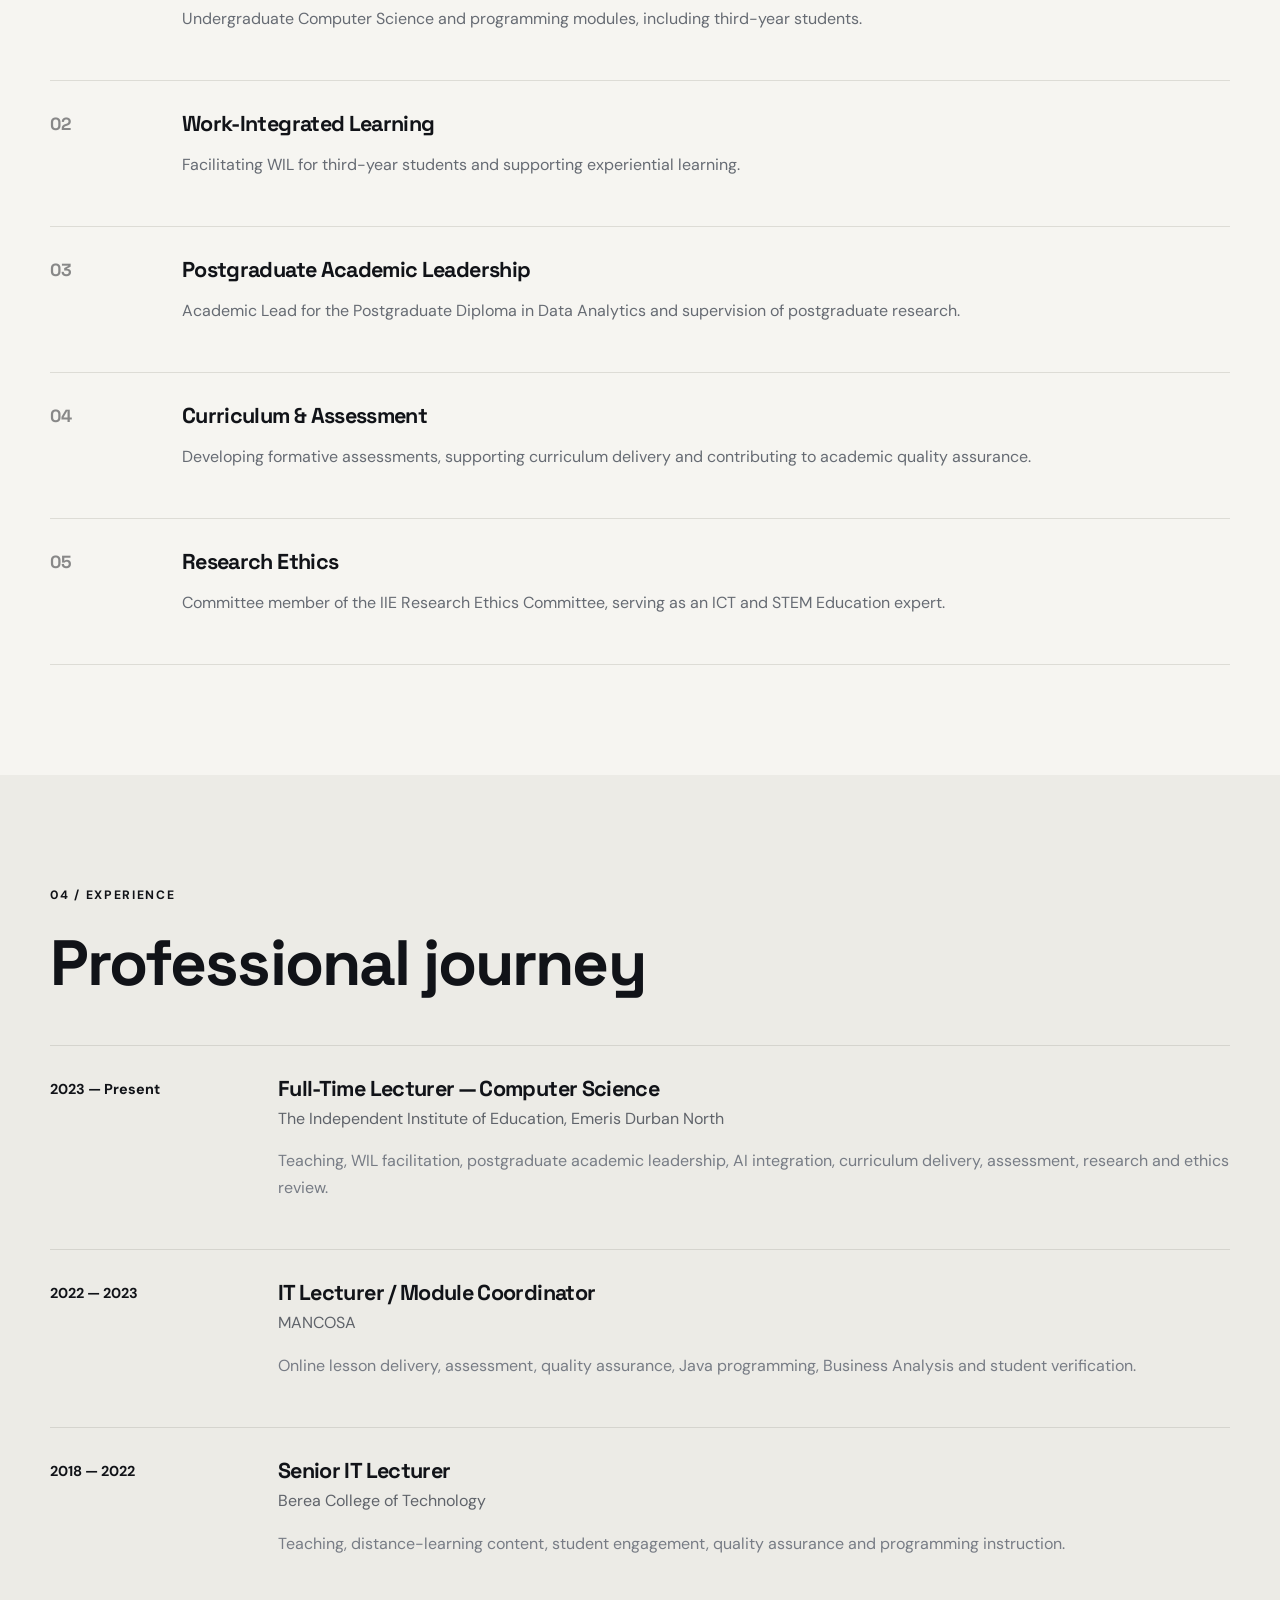
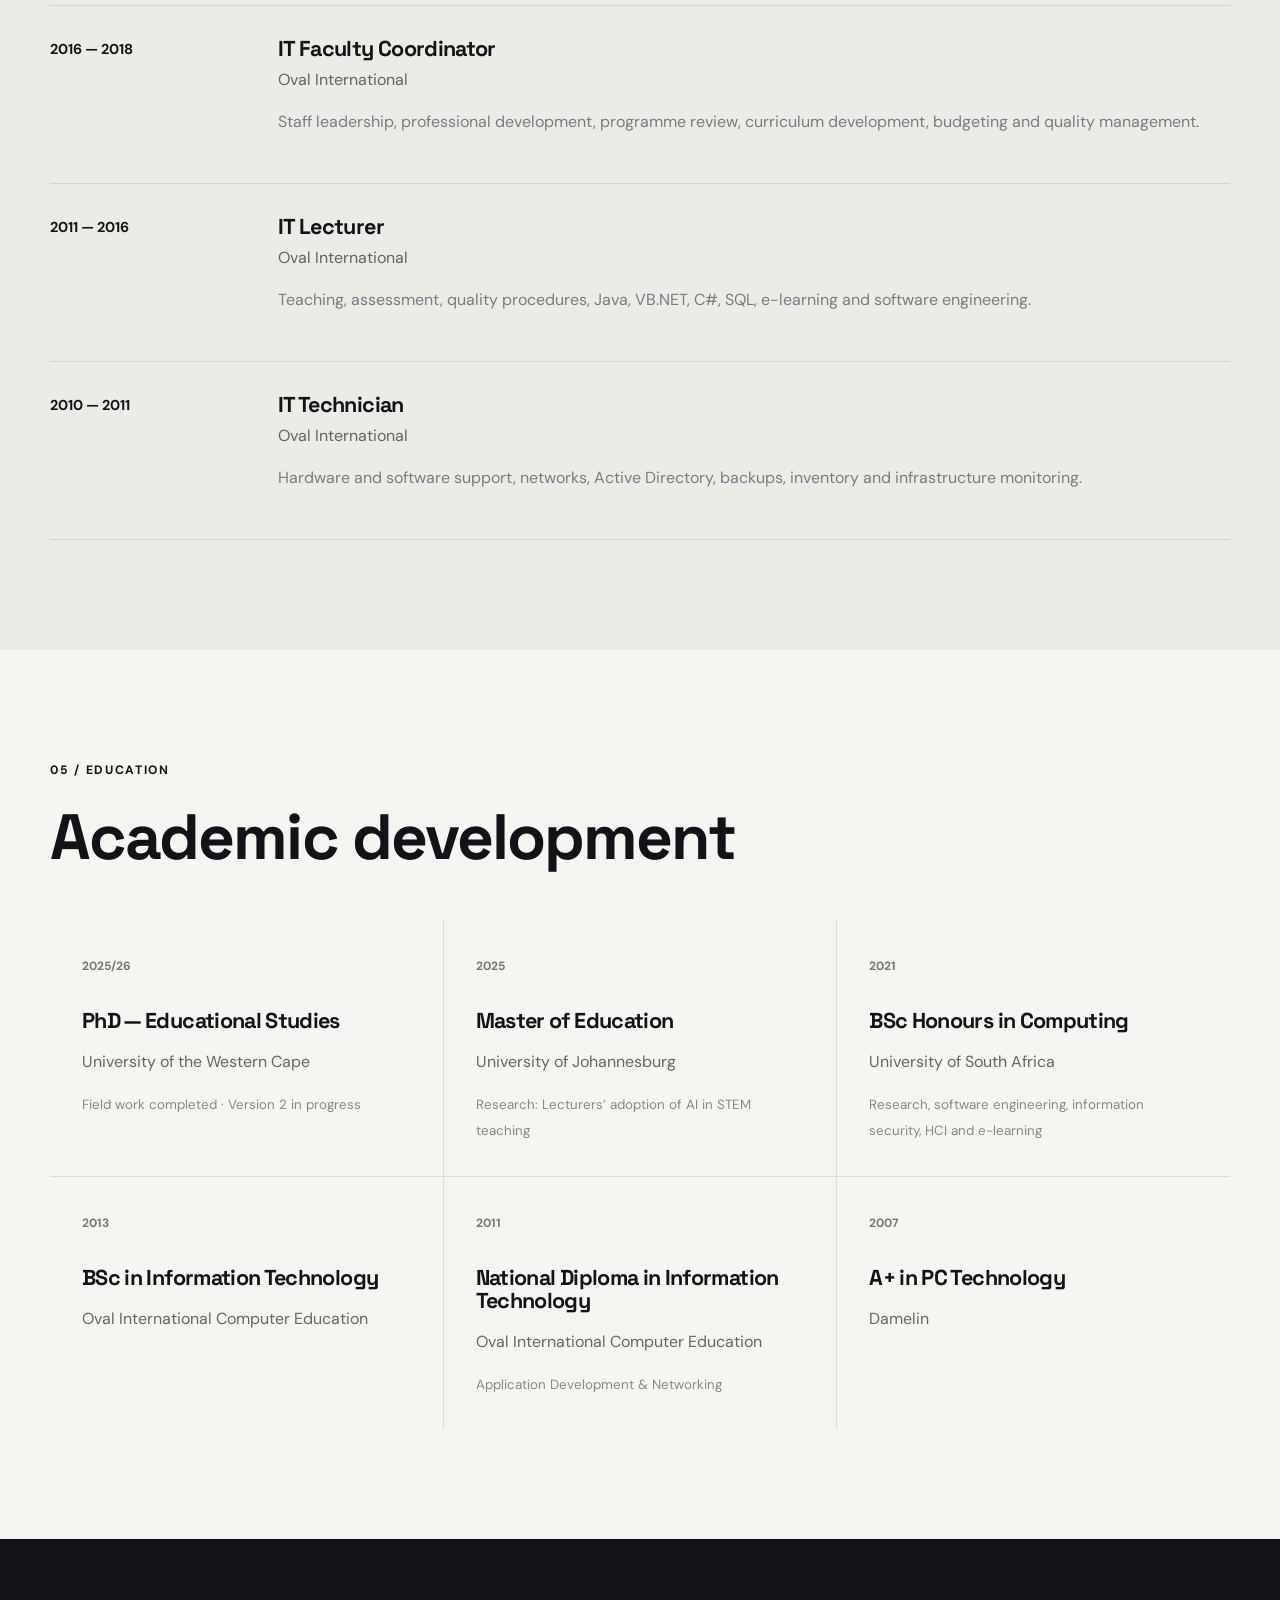
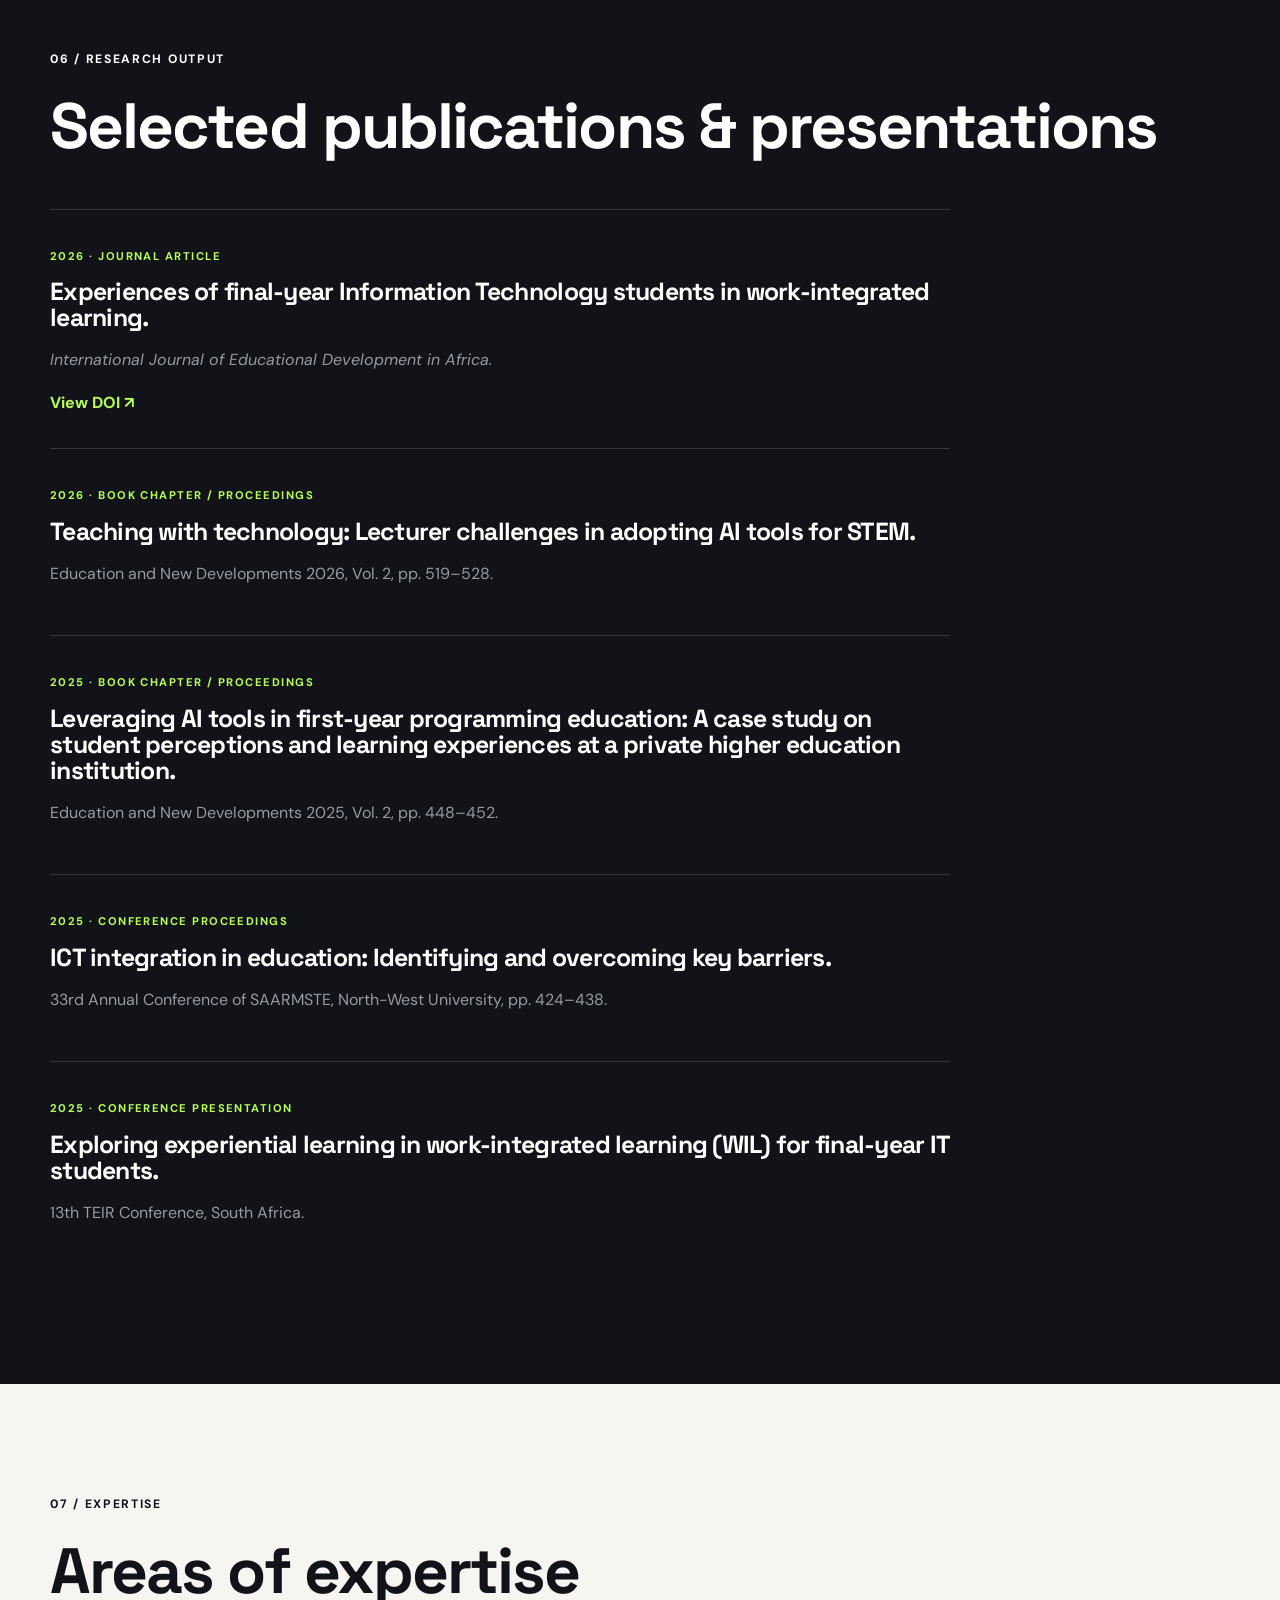
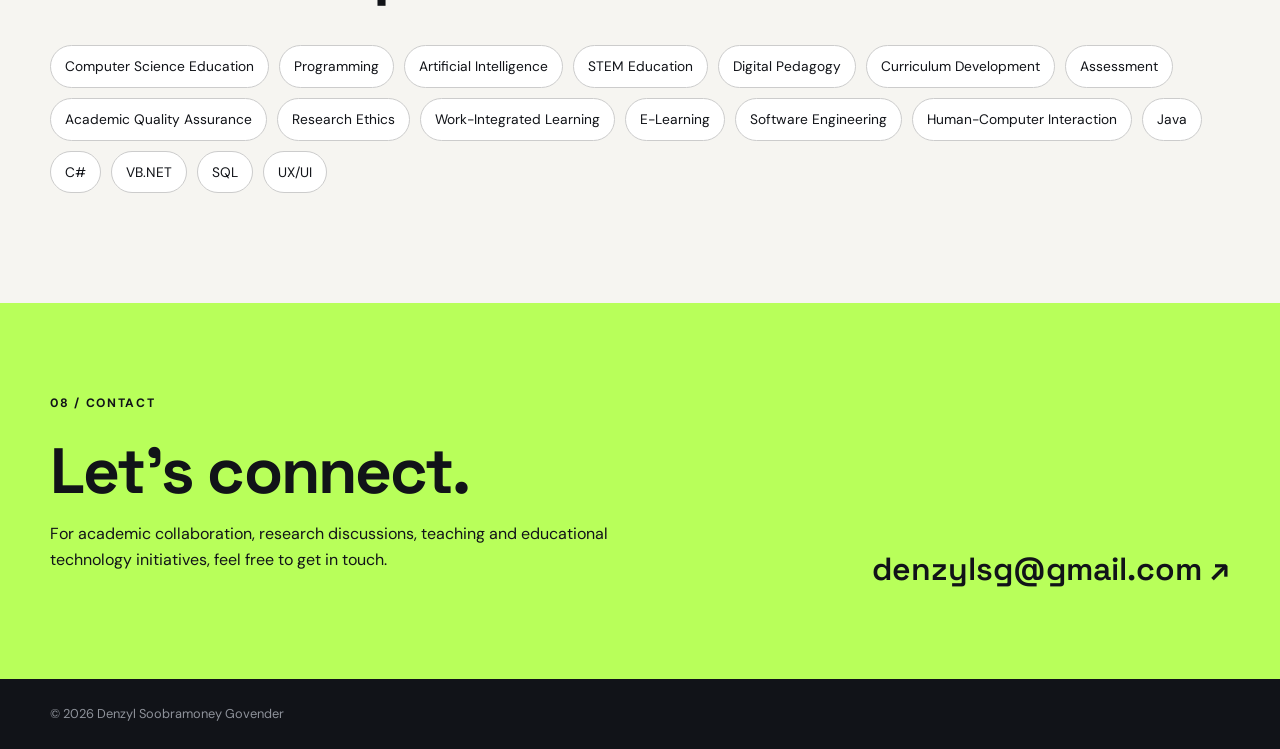
==== commit a3fcf7c8: "Update index.html" ====
--- a/index.html
+++ b/index.html
@@ -3,8 +3,8 @@
 <head>
   <meta charset="UTF-8">
   <meta name="viewport" content="width=device-width, initial-scale=1.0">
-  <meta name="description" content="Academic portfolio of Denzyl Soobramoney Govender — Computing Educator, Researcher and STEM Education practitioner.">
-  <title>Denzyl Soobramoney Govender | Computing Educator & Researcher</title>
+  <meta name="description" content="Academic portfolio of Denzyl Soobramoney Govender — Computer Science Lecturer, Researcher and STEM Education practitioner.">
+  <title>Denzyl Soobramoney Govender | Computer Science Lecturer & Researcher</title>
   <link rel="preconnect" href="https://fonts.googleapis.com">
   <link rel="preconnect" href="https://fonts.gstatic.com" crossorigin>
   <link href="https://fonts.googleapis.com/css2?family=DM+Sans:wght@400;500;600;700&family=Space+Grotesk:wght@500;600;700&display=swap" rel="stylesheet">
@@ -13,7 +13,7 @@
 <body>
   <header class="site-header">
     <nav class="nav container">
-      <a class="brand" href="#home">DG<span>.</span></a>
+      <a class="brand" href="#home">DSG Home<span>.</span></a>
       <button class="menu-toggle" aria-label="Toggle navigation" aria-expanded="false">☰</button>
       <div class="nav-links">
         <a href="#about">About</a>
@@ -43,7 +43,7 @@
         </div>
 
         <div class="hero-card">
-          <div class="initials">DG</div>
+          <div class="initials">DSG</div>
           <div>
             <p class="card-label">CURRENT ROLE</p>
             <h2>Full-Time Lecturer<br>Computer Science</h2>
@@ -71,7 +71,7 @@
         </div>
         <div class="prose">
           <p>
-            I am a Computing Educator and researcher with a professional background spanning
+            I am a Computer Science Lecturer and researcher with a professional background spanning
             IT support, programming, academic leadership, curriculum development and higher
             education teaching.
           </p>
@@ -277,8 +277,7 @@
   <footer>
     <div class="container footer-inner">
       <span>© 2026 Denzyl Soobramoney Govender</span>
-      <span>Computing Education · AI · STEM Research</span>
-    </div>
+       </div>
   </footer>
 
   <script src="script.js"></script>
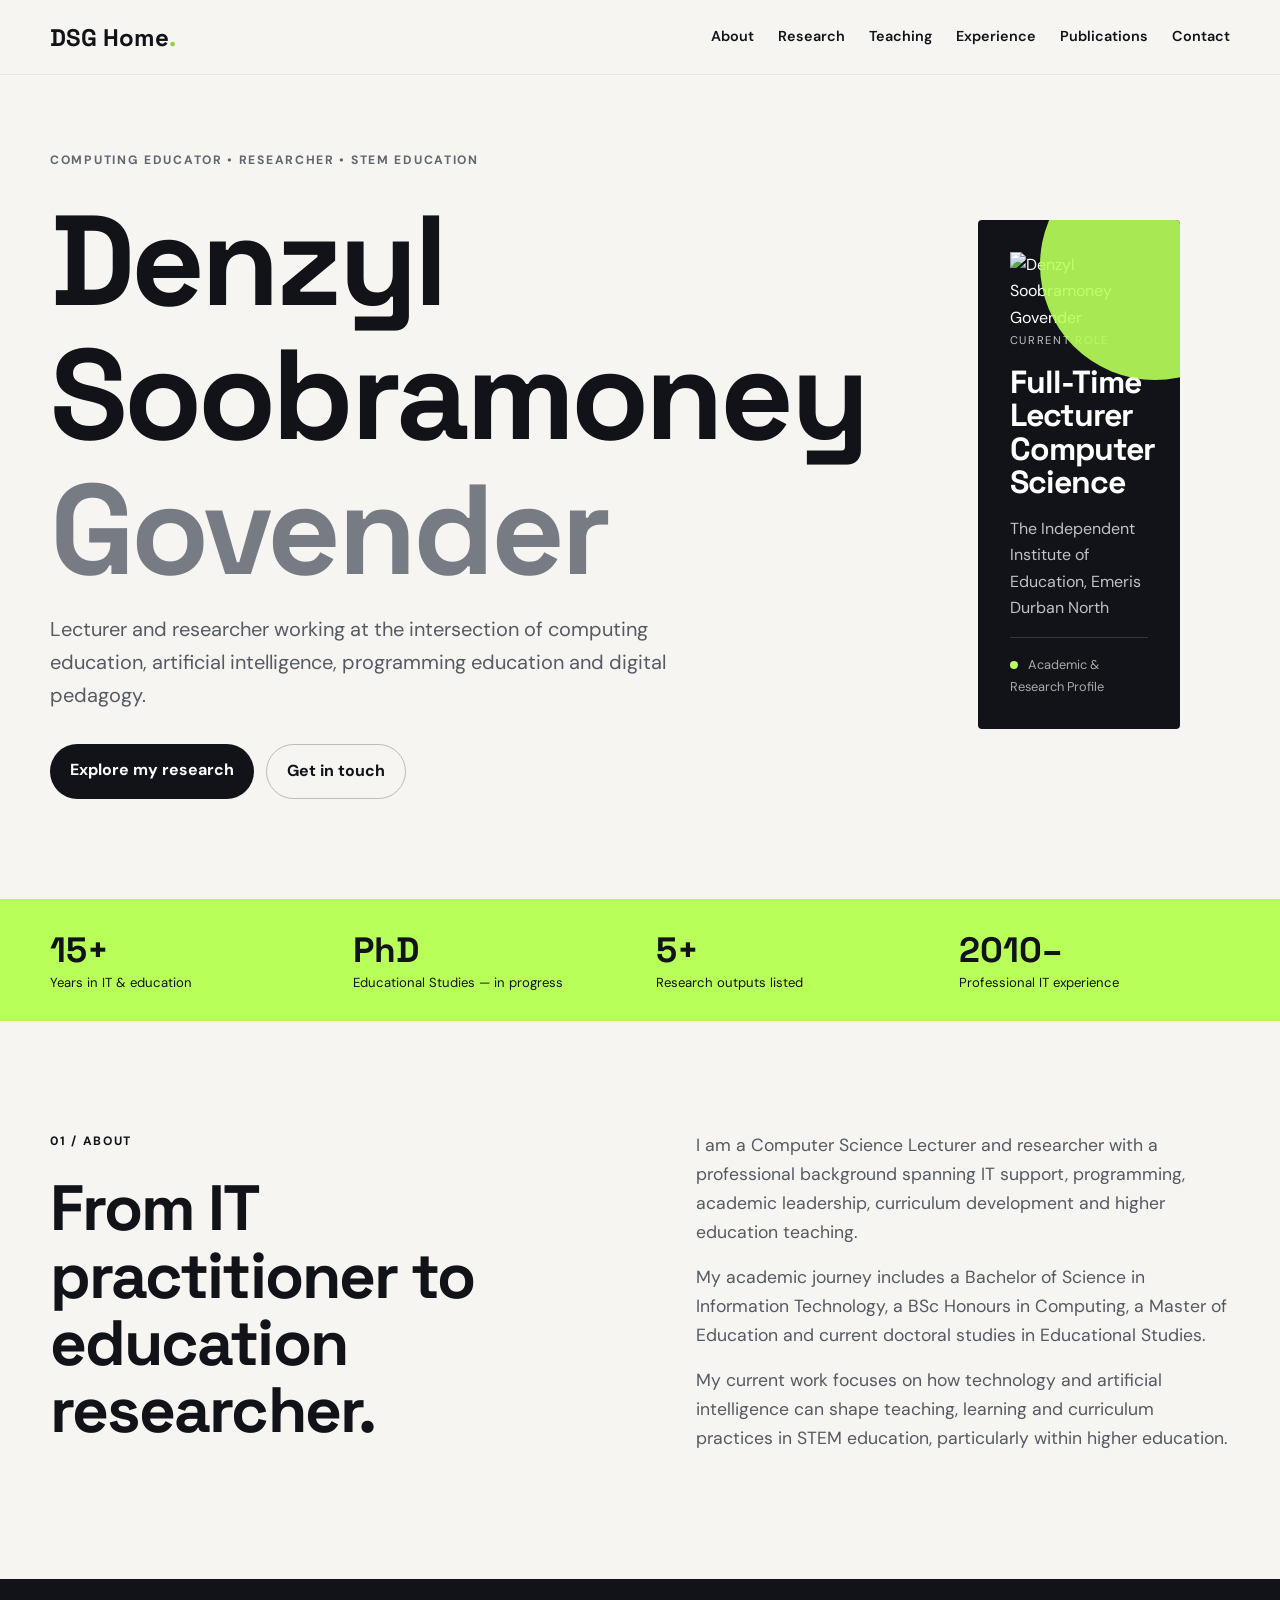
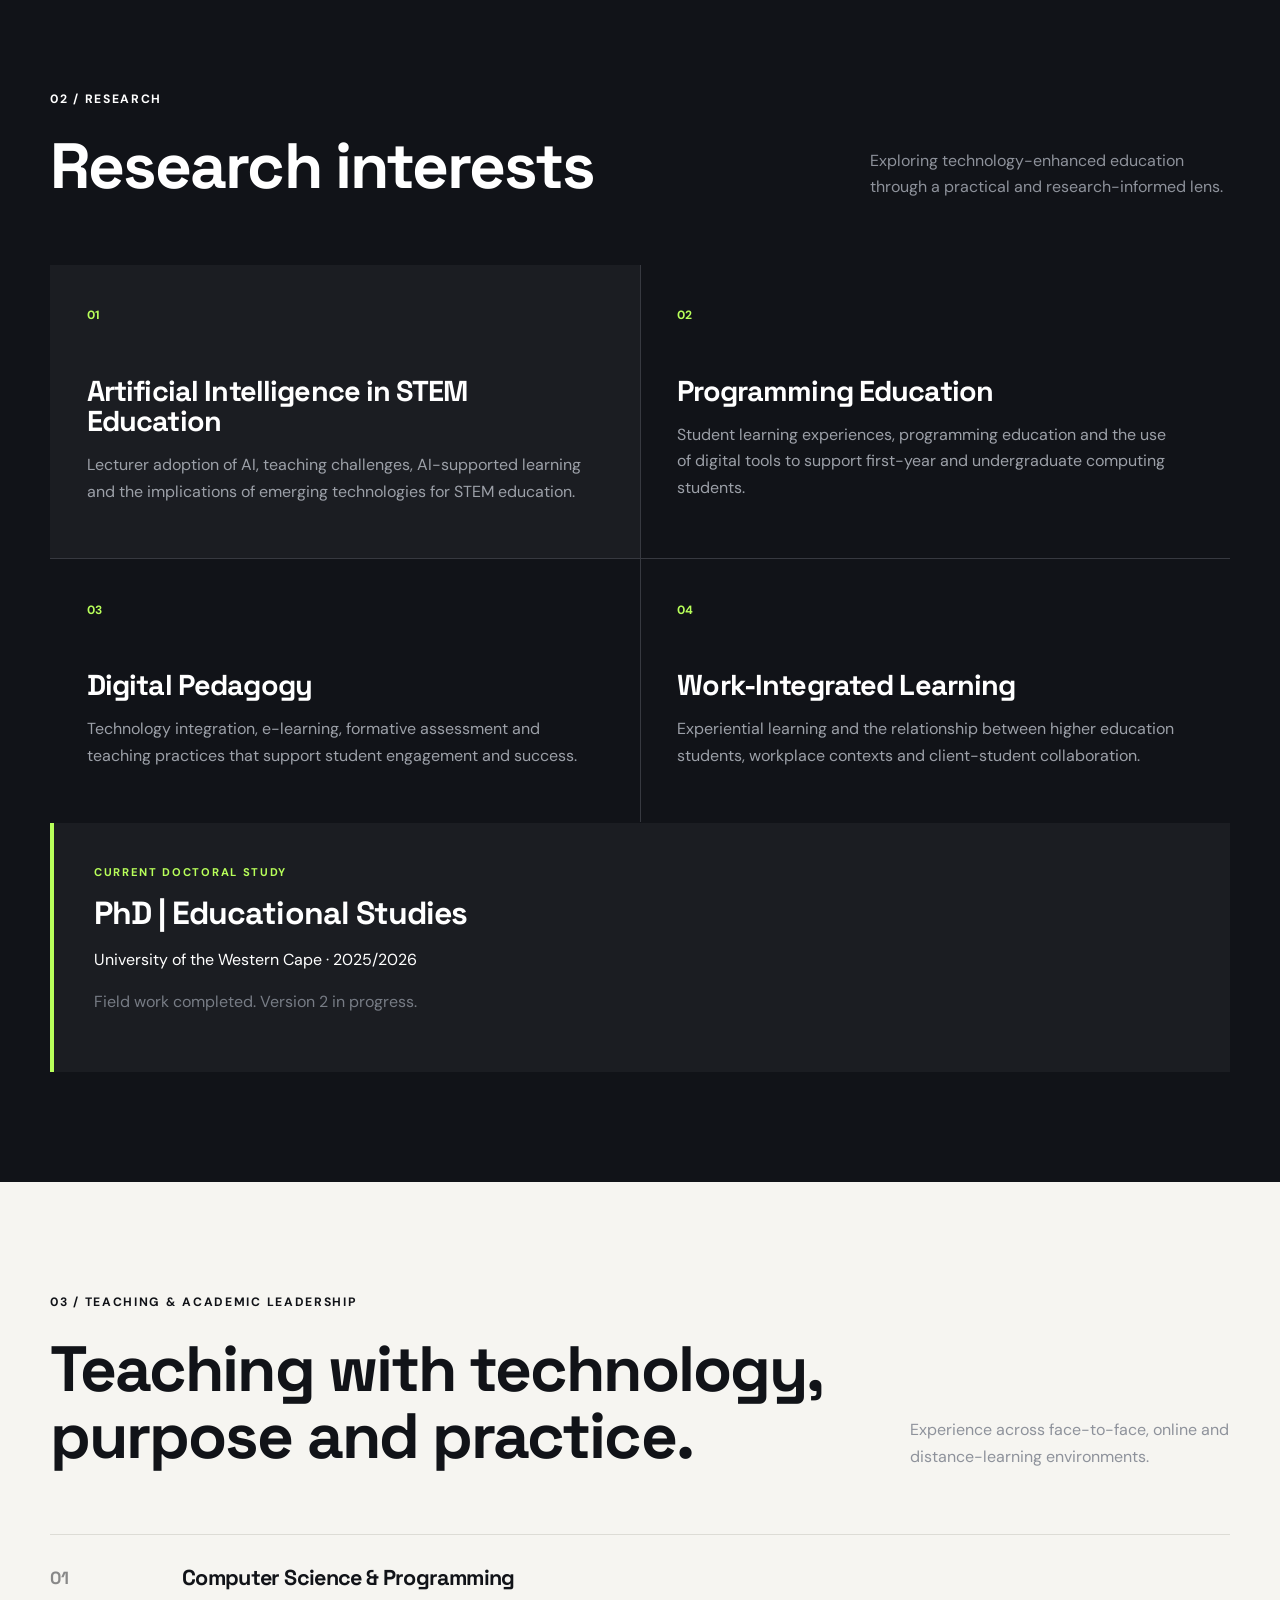
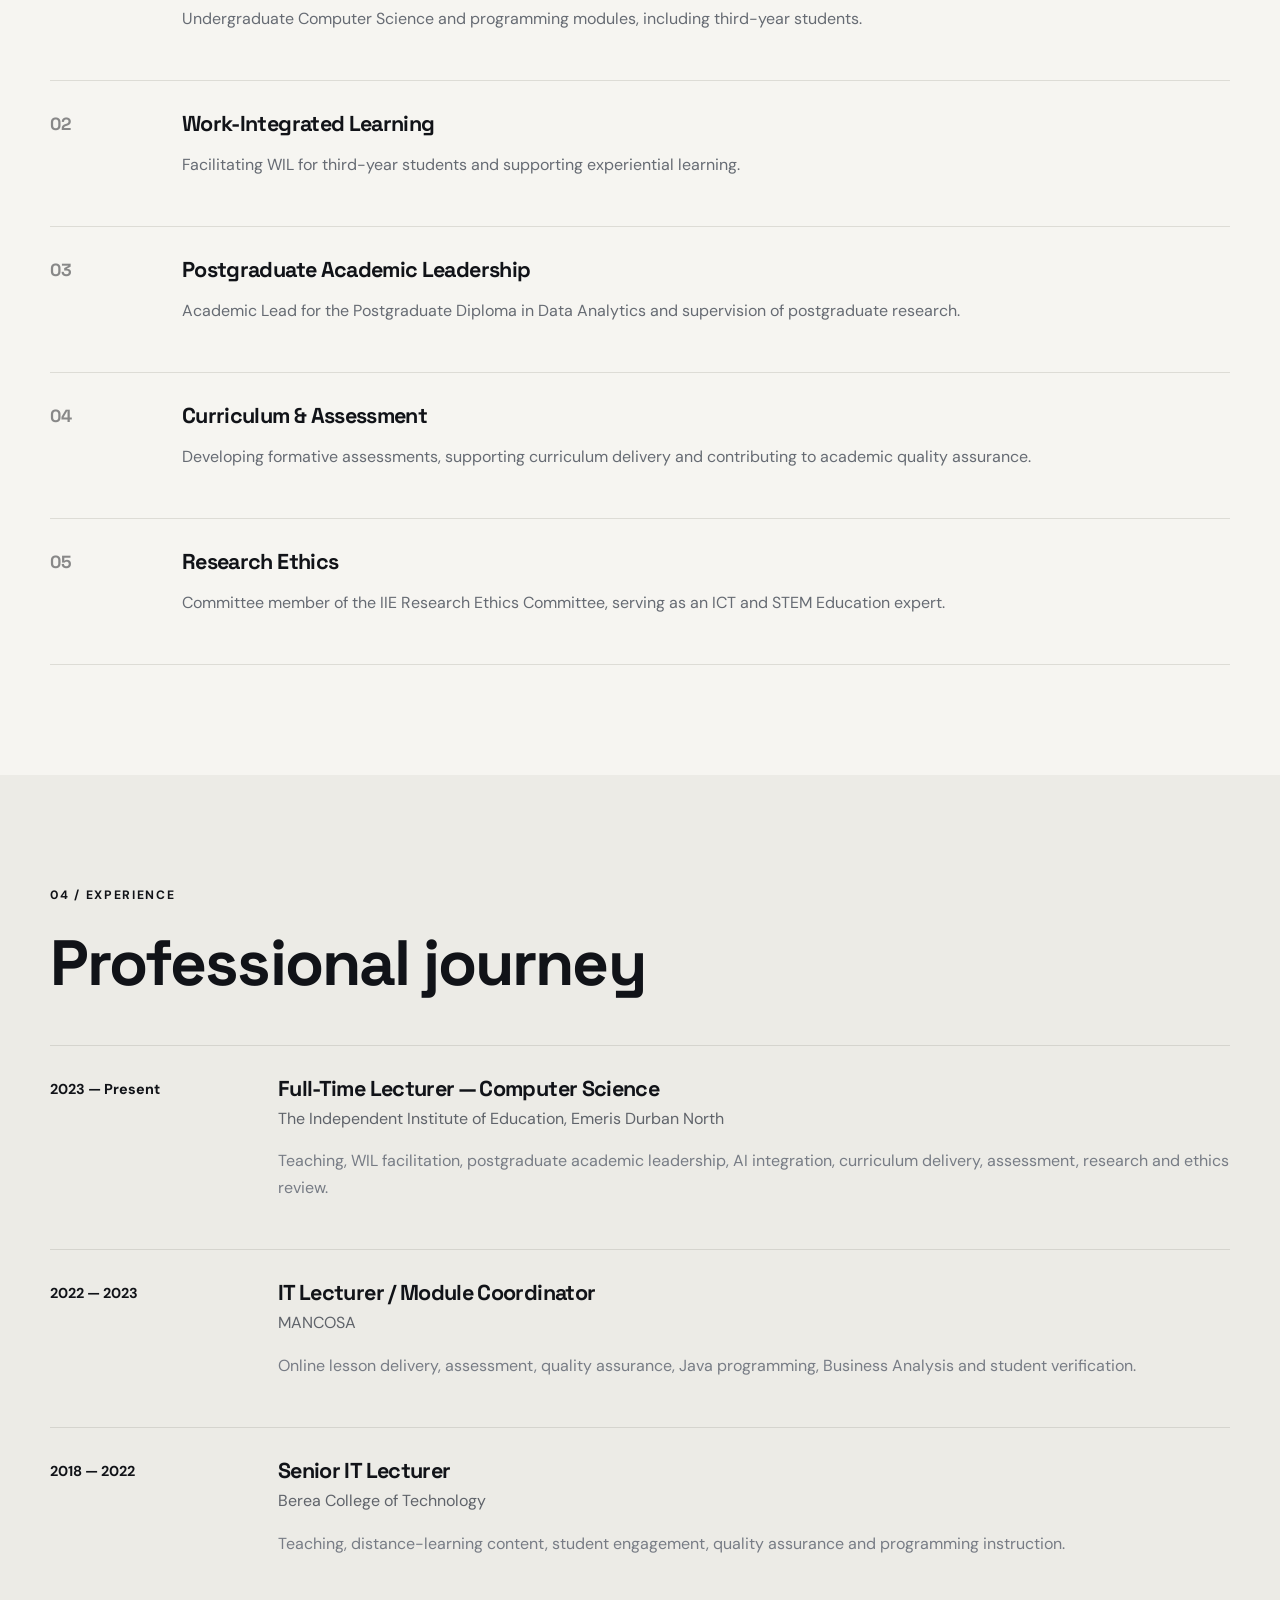
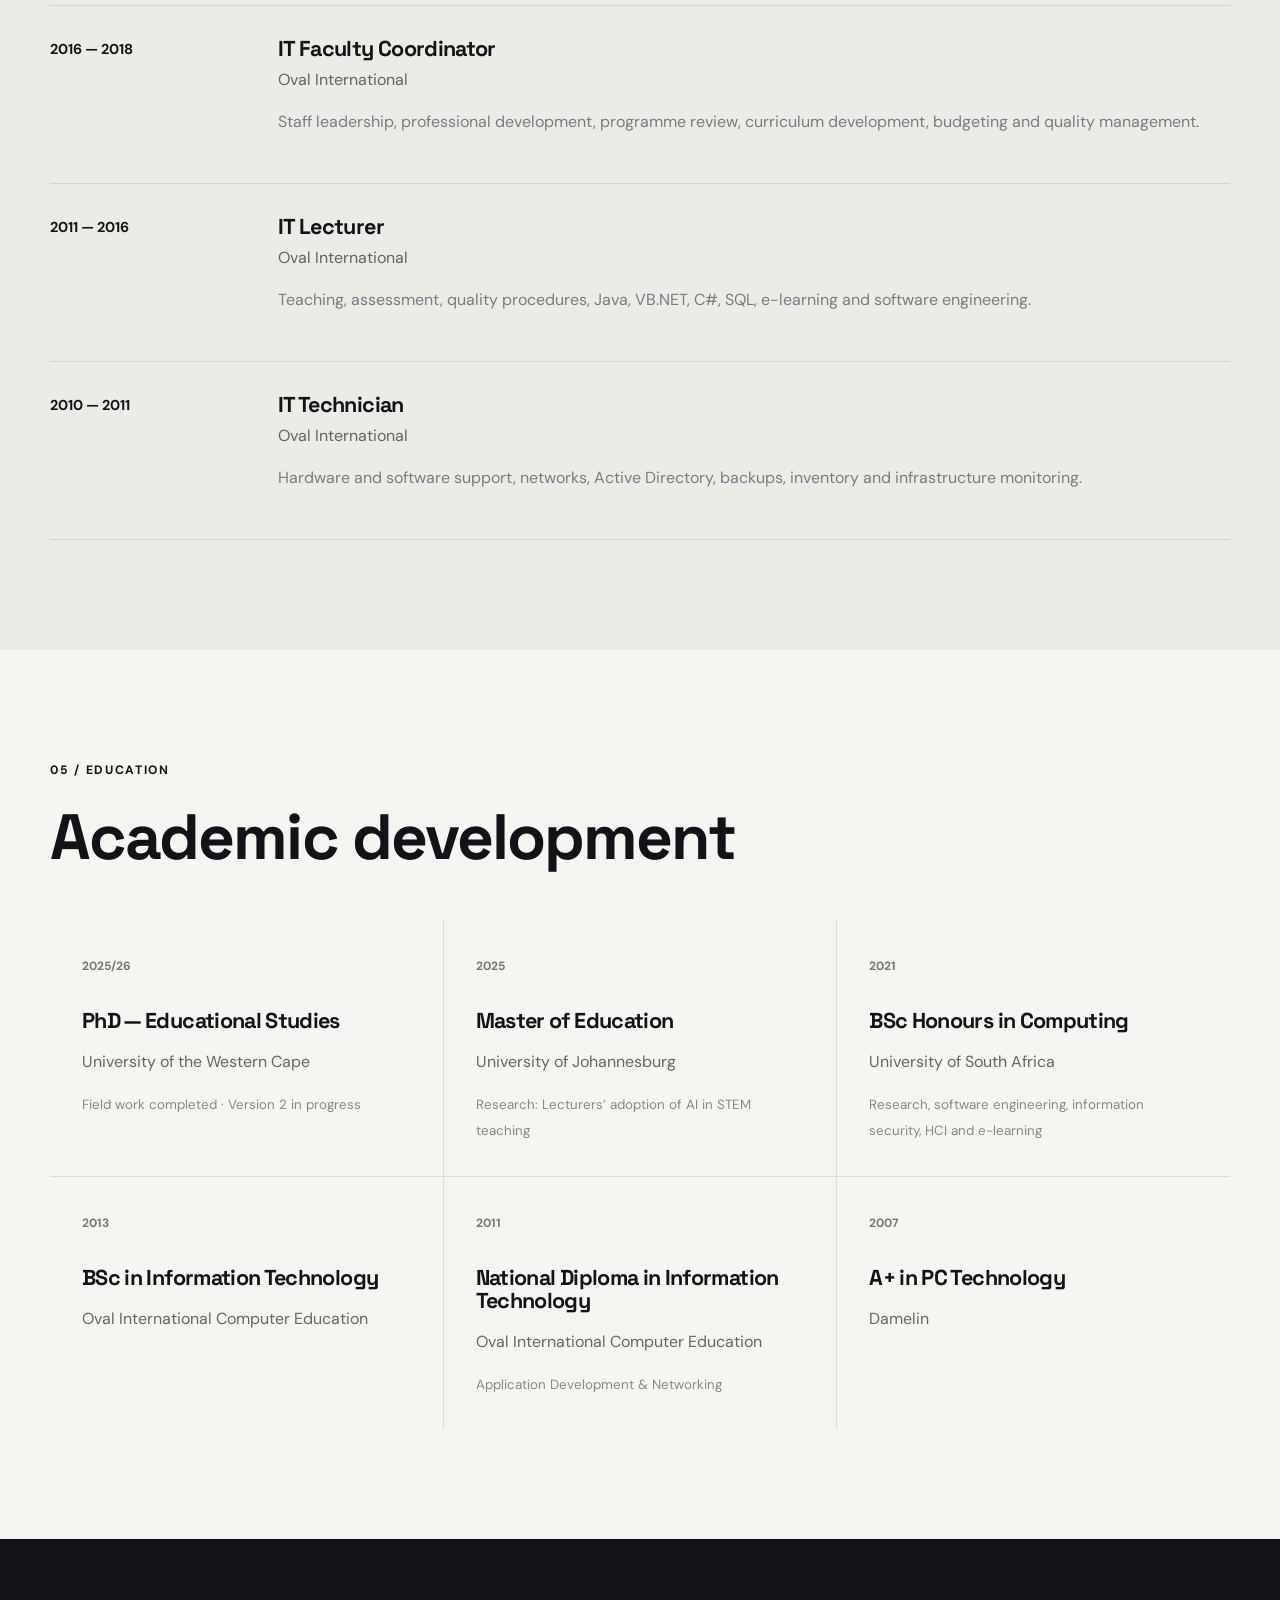
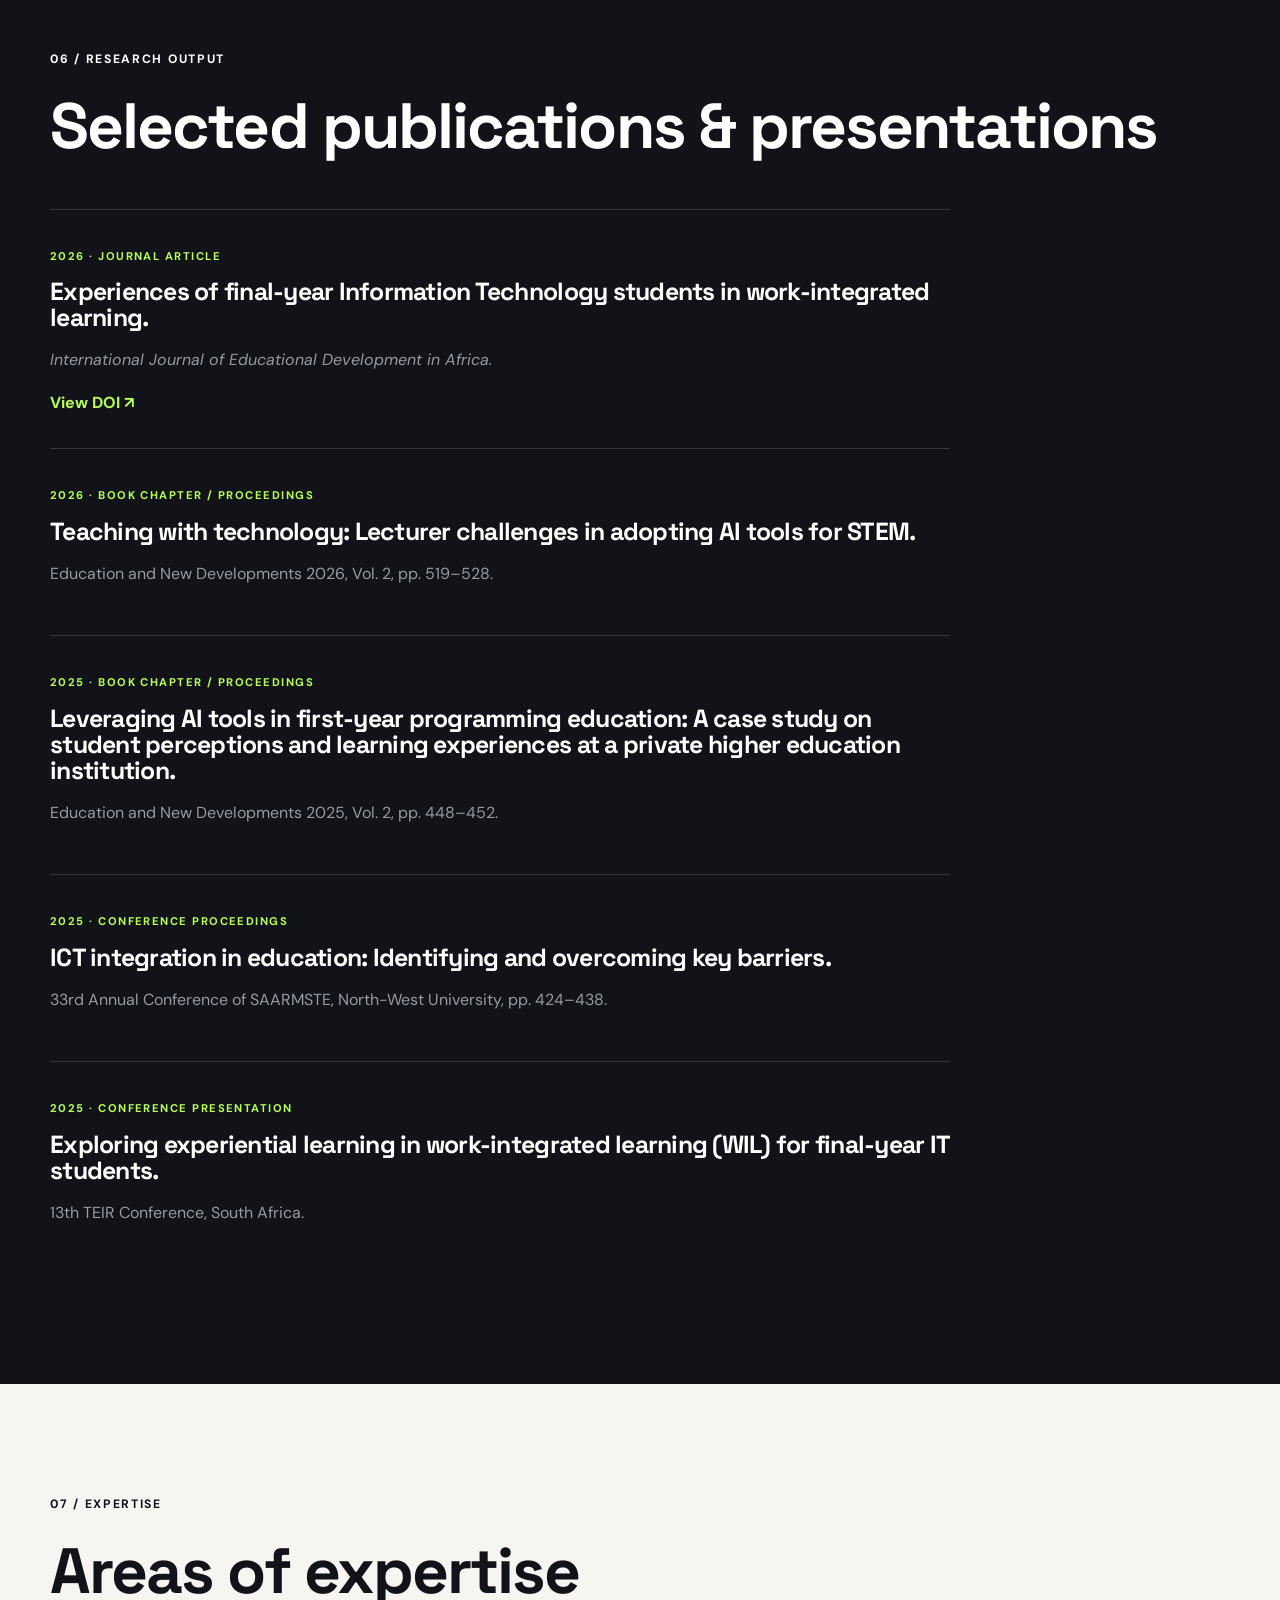
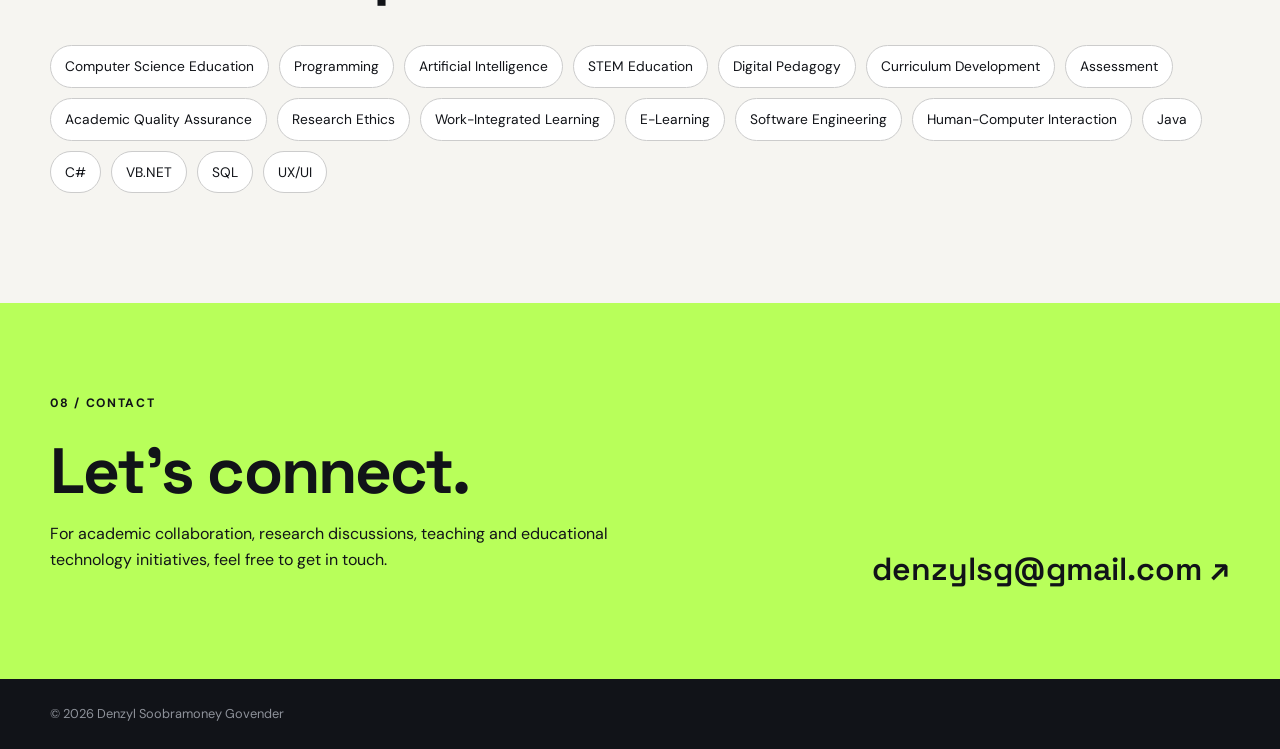
==== commit a3f656b6: "Update index.html" ====
--- a/index.html
+++ b/index.html
@@ -43,7 +43,9 @@
         </div>
 
         <div class="hero-card">
-          <div class="initials">DSG</div>
+          <div class="profile-photo">
+    <img src="assets/untitled.png" alt="Denzyl Soobramoney Govender">
+</div>
           <div>
             <p class="card-label">CURRENT ROLE</p>
             <h2>Full-Time Lecturer<br>Computer Science</h2>
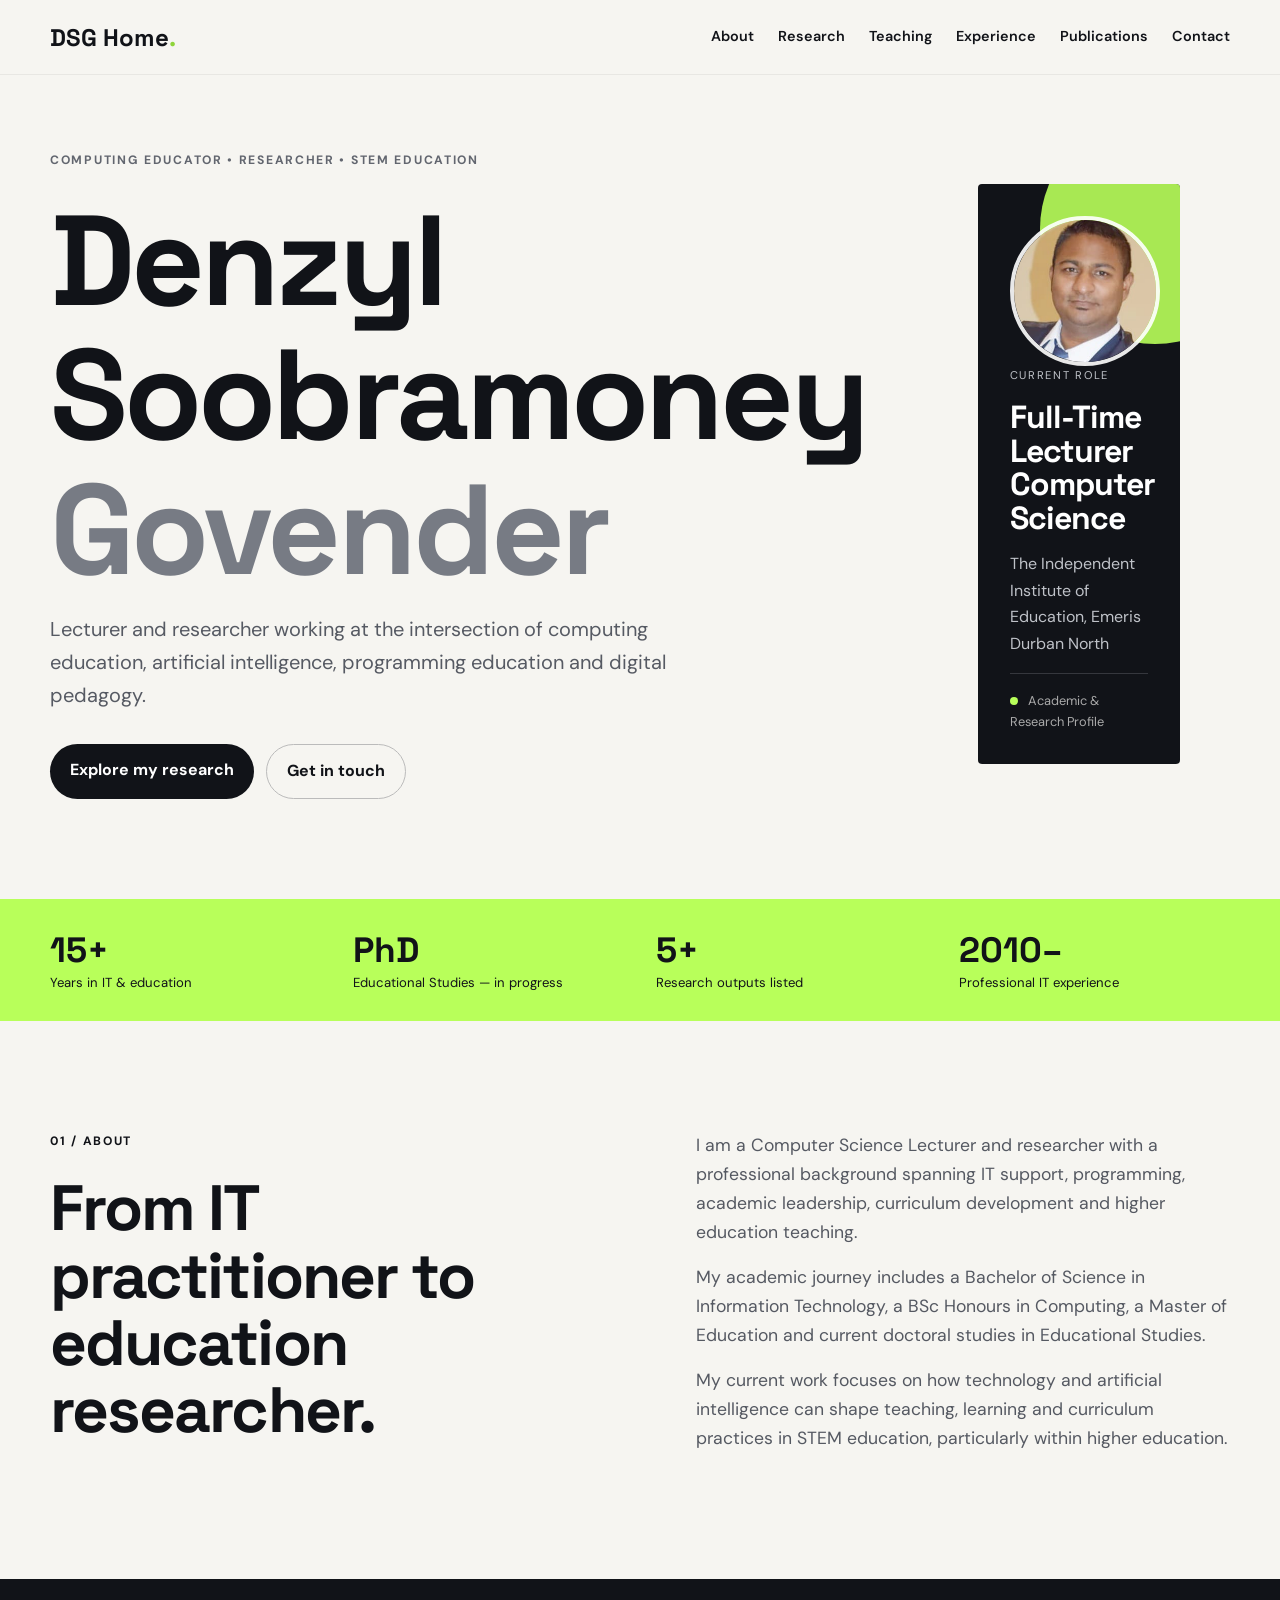
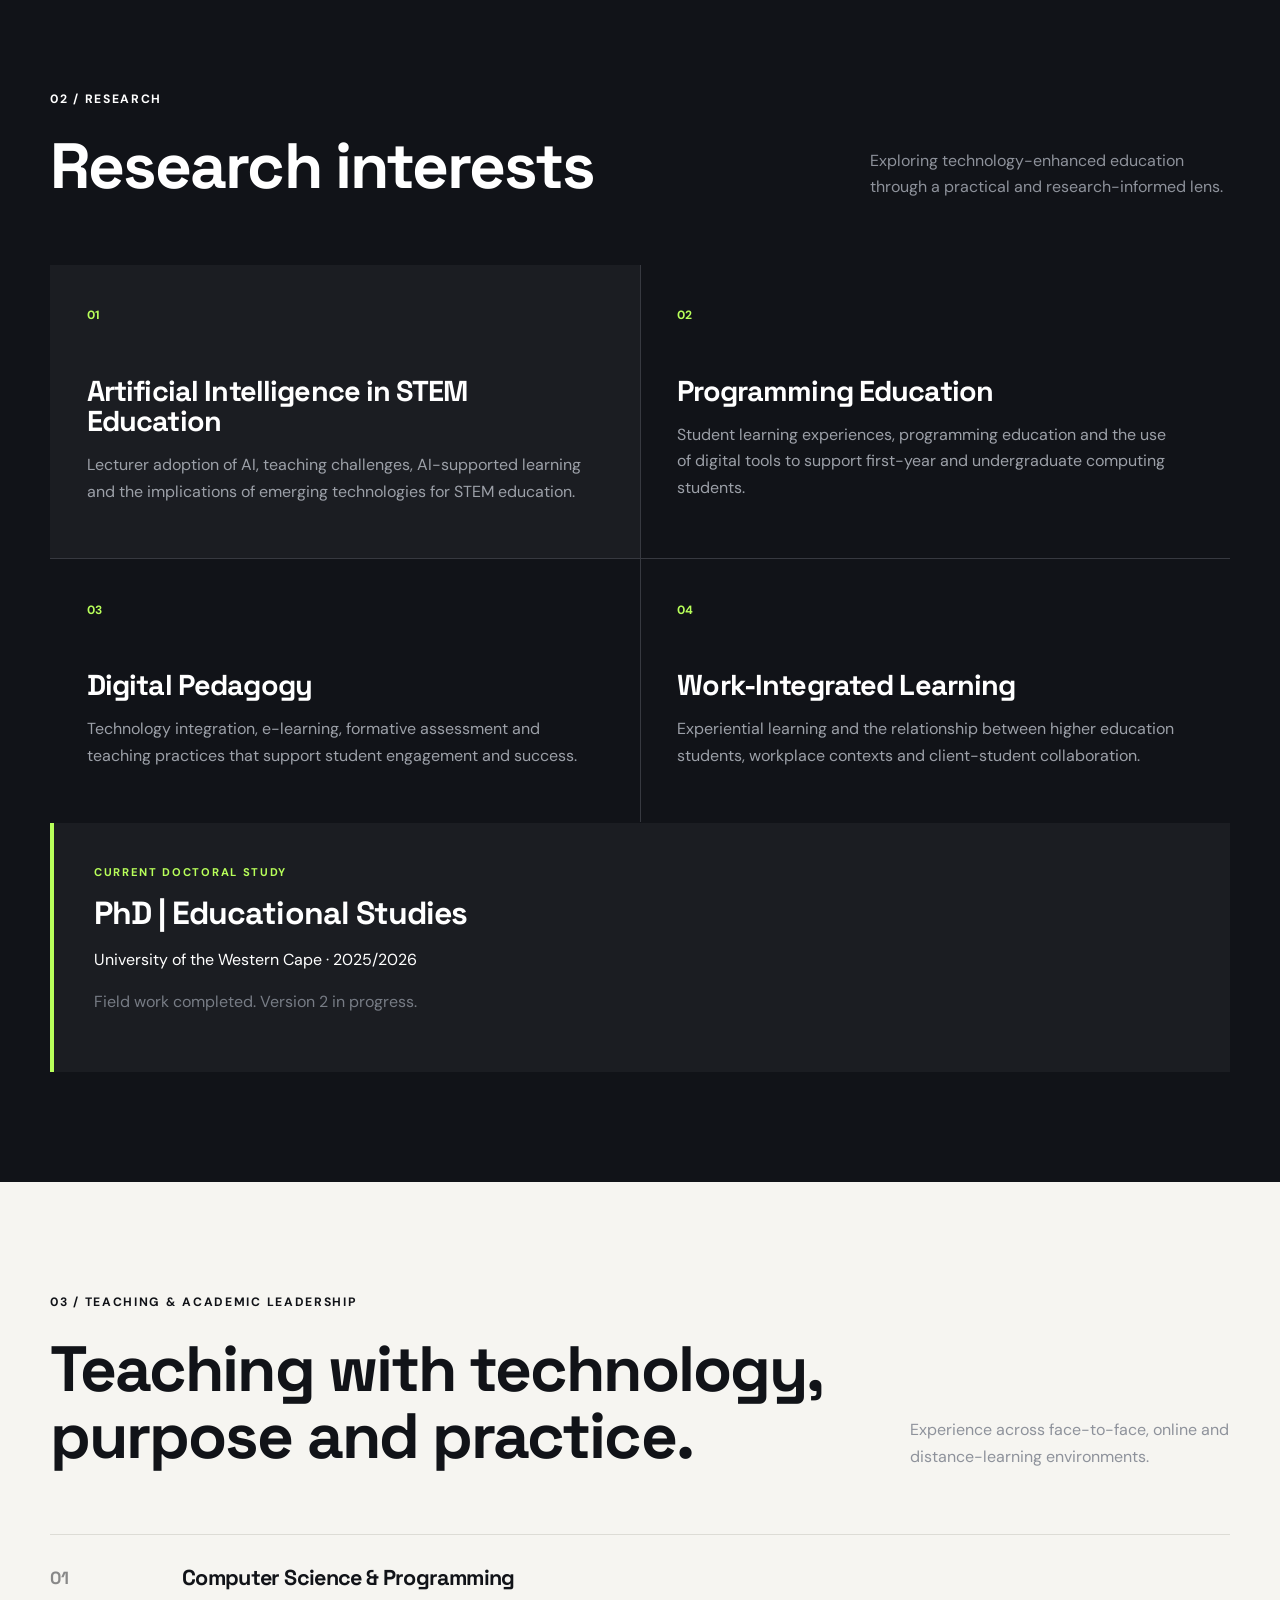
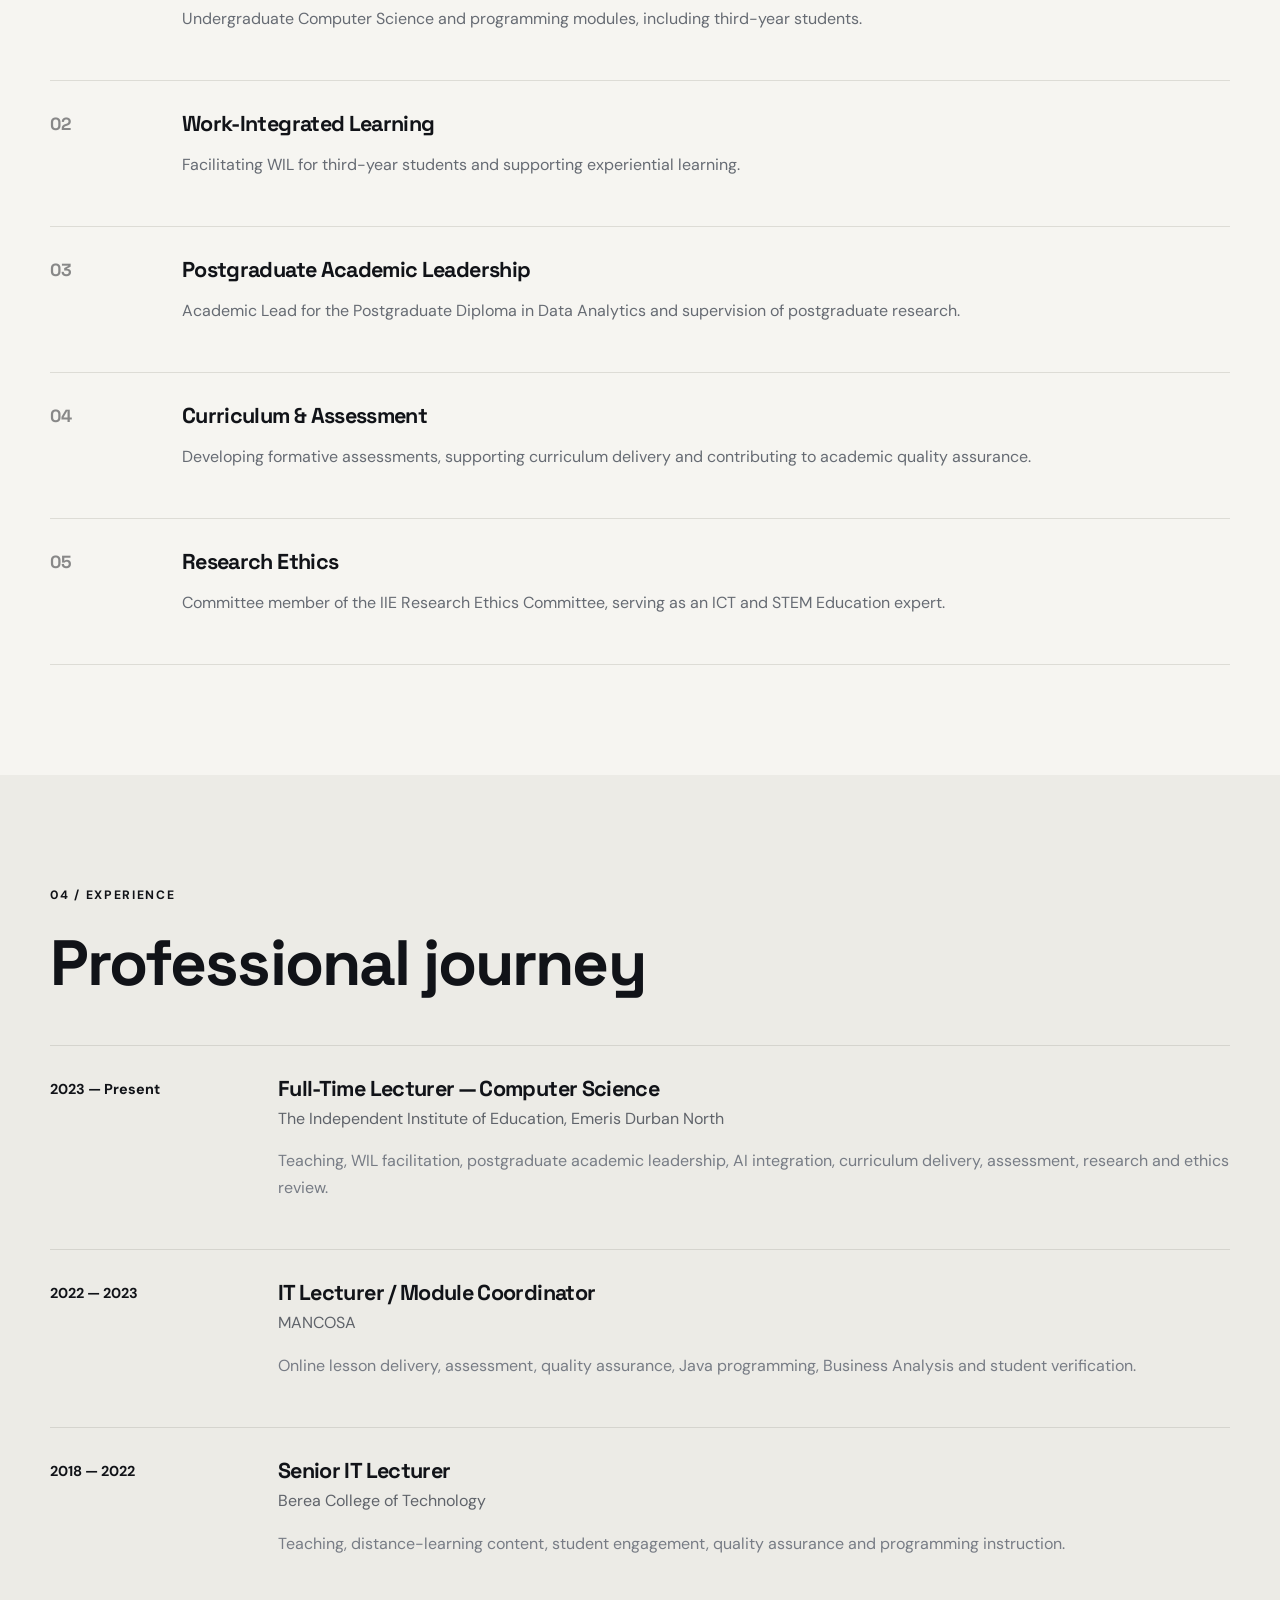
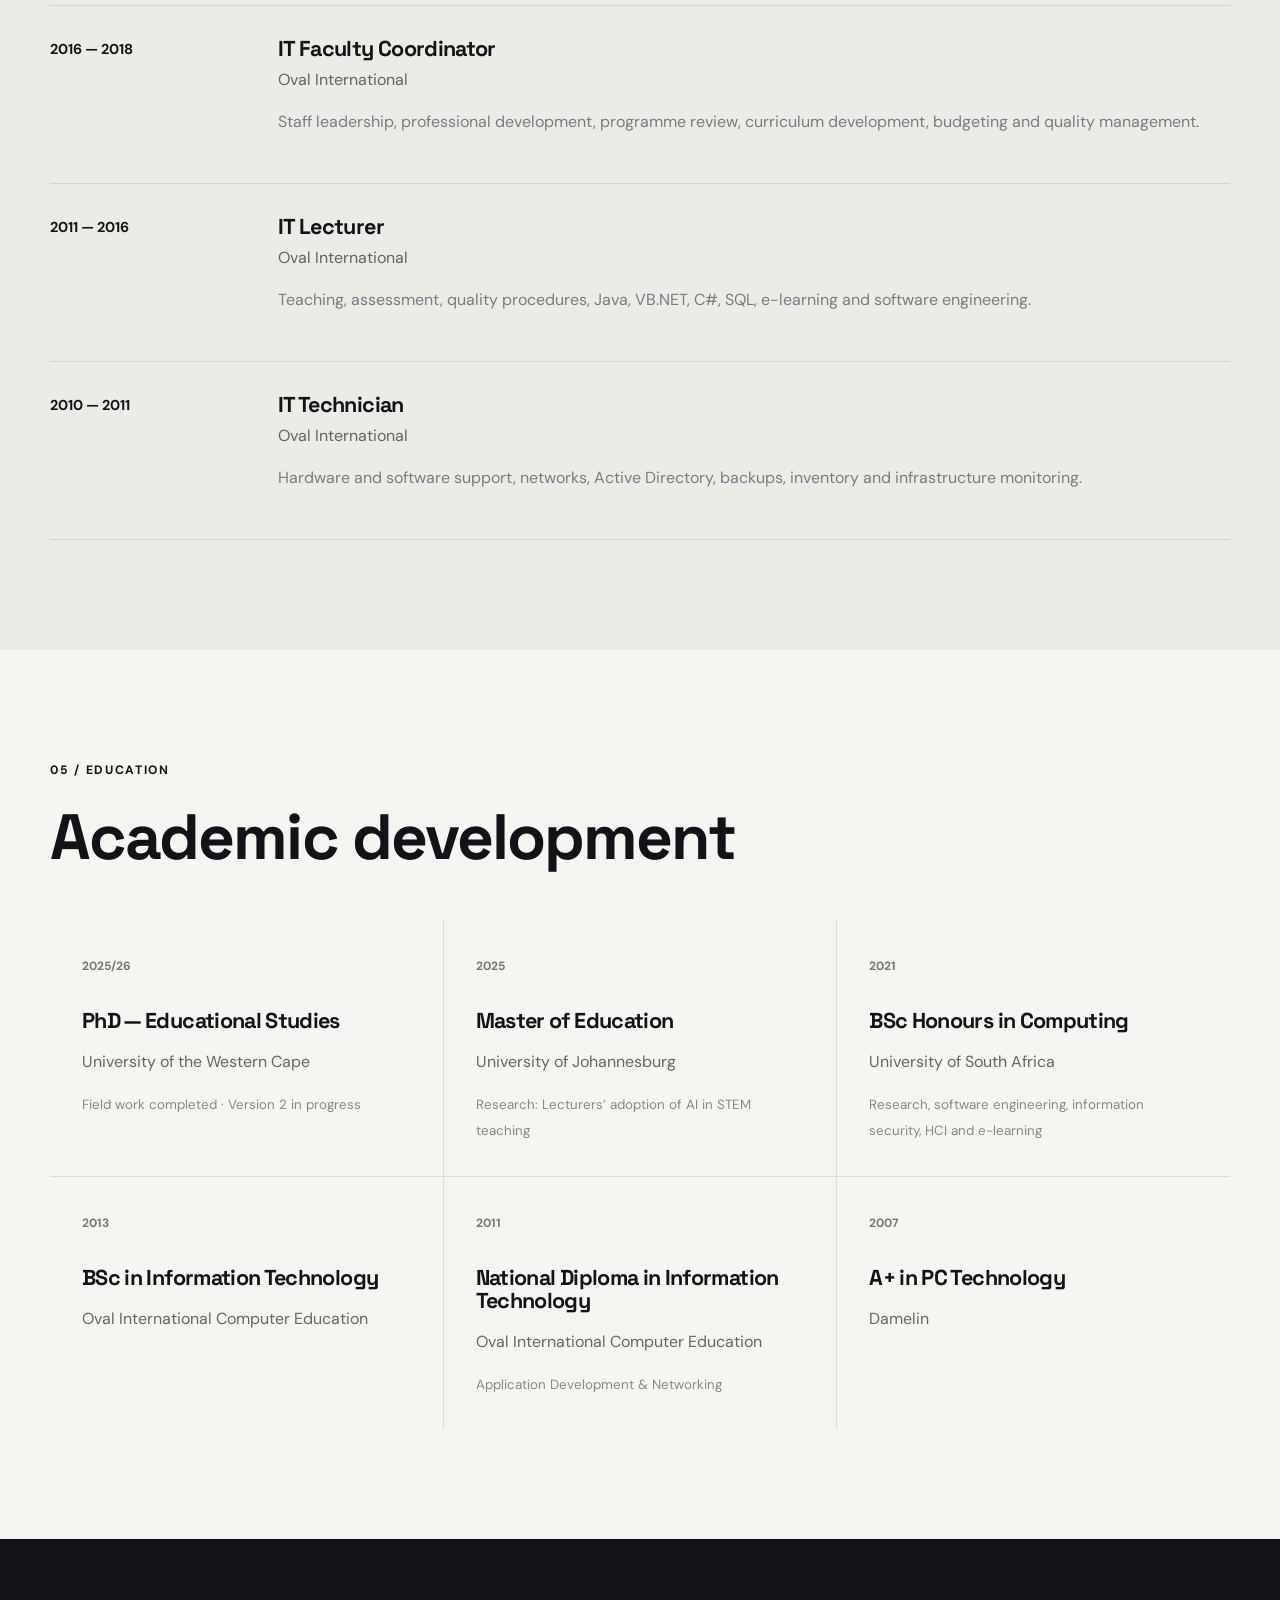
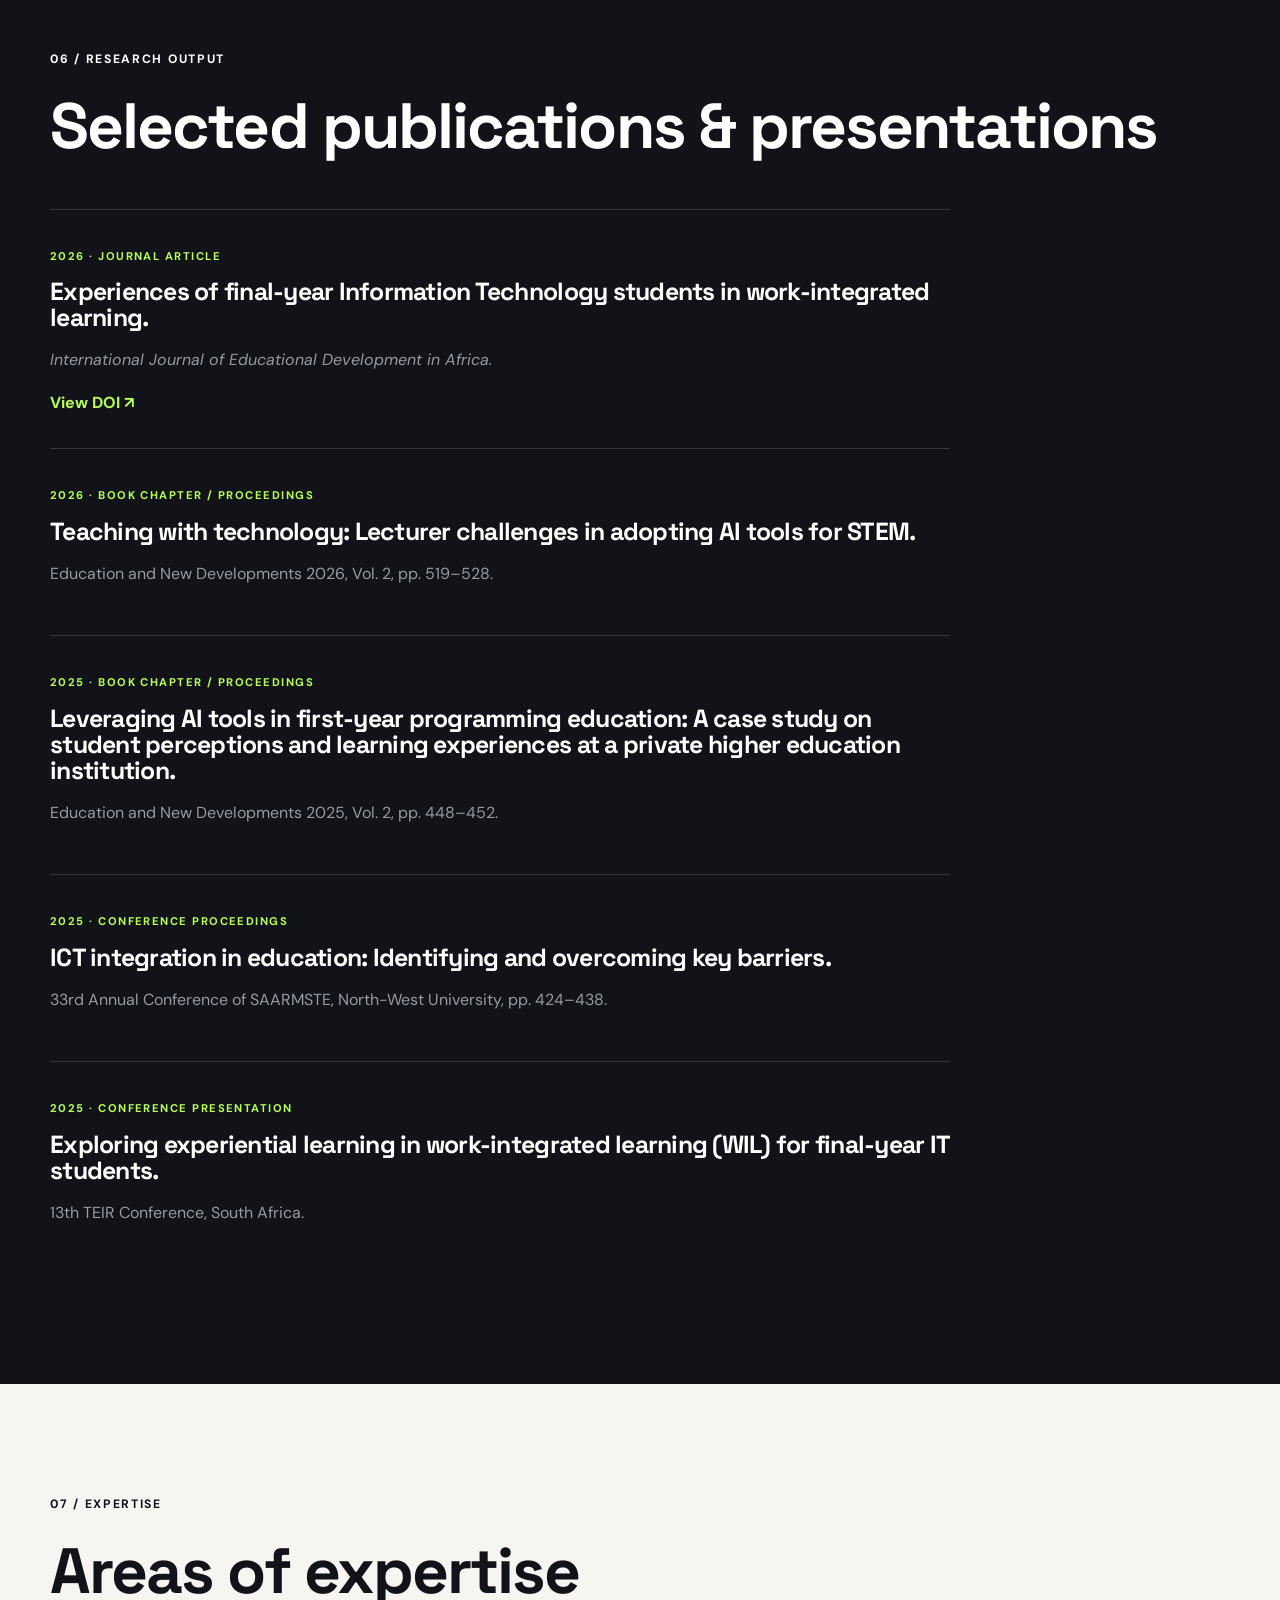
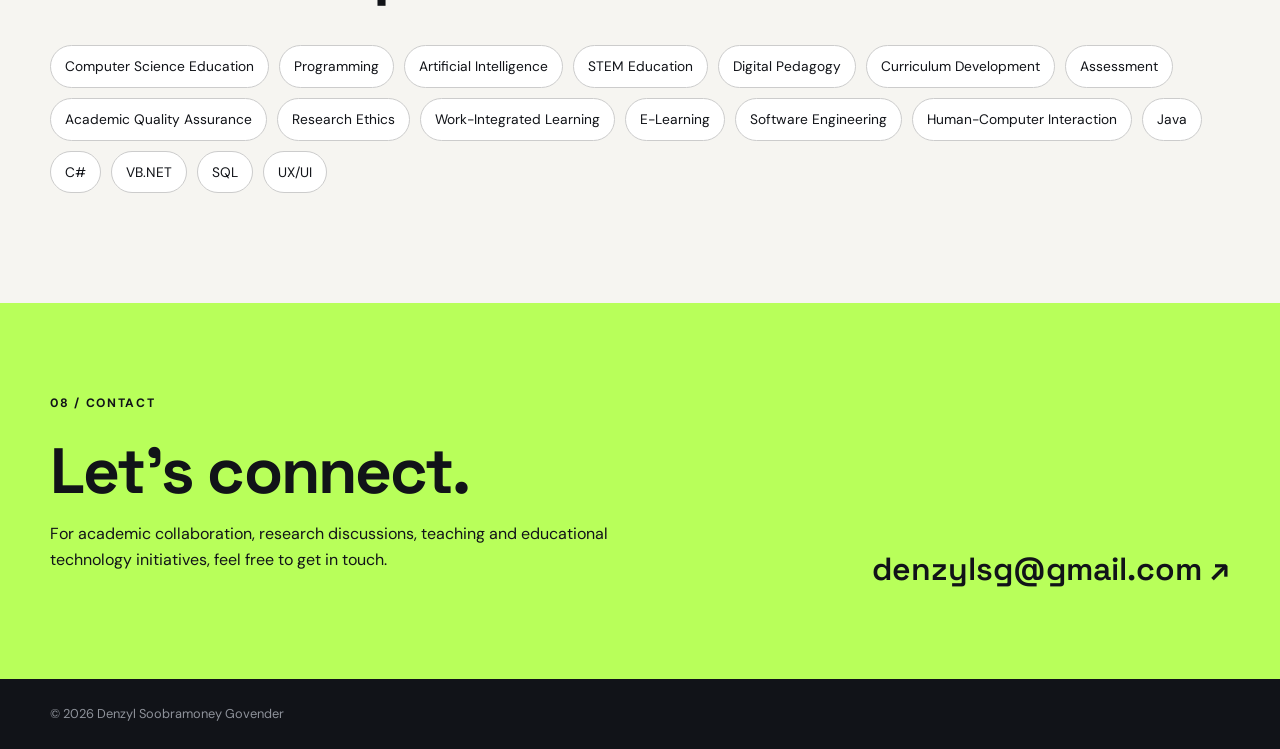
==== commit 4a91de93: "Fix image filename case in index.html" ====
--- a/index.html
+++ b/index.html
@@ -44,7 +44,7 @@
 
         <div class="hero-card">
           <div class="profile-photo">
-    <img src="assets/untitled.png" alt="Denzyl Soobramoney Govender">
+    <img src="assets/Untitled.png" alt="Denzyl Soobramoney Govender">
 </div>
           <div>
             <p class="card-label">CURRENT ROLE</p>
--- a/style.css
+++ b/style.css
@@ -42,7 +42,22 @@
 .btn-secondary { border:1px solid #bbb; }
 .hero-card { background:var(--dark); color:white; padding:2rem; min-height:410px; display:flex; flex-direction:column; justify-content:space-between; border-radius:4px; position:relative; overflow:hidden; }
 .hero-card:after { content:""; width:230px; height:230px; background:var(--accent); border-radius:50%; position:absolute; right:-90px; top:-70px; opacity:.9; }
-.initials { width:100px; height:100px; border:1px solid #444; display:grid; place-items:center; font:700 2.3rem "Space Grotesk"; position:relative; z-index:1; }
+.profile-photo {
+  width: 150px;
+  height: 150px;
+  border-radius: 50%;
+  overflow: hidden;
+  position: relative;
+  z-index: 2;
+  border: 4px solid rgba(255,255,255,0.9);
+}
+
+.profile-photo img {
+  width: 100%;
+  height: 100%;
+  object-fit: cover;
+  display: block;
+}
 .card-label { font-size:.7rem; letter-spacing:.15em; color:#aaa; }
 .hero-card h2 { font-size:2rem; max-width:400px; }
 .hero-card p { color:#bfc2c8; }
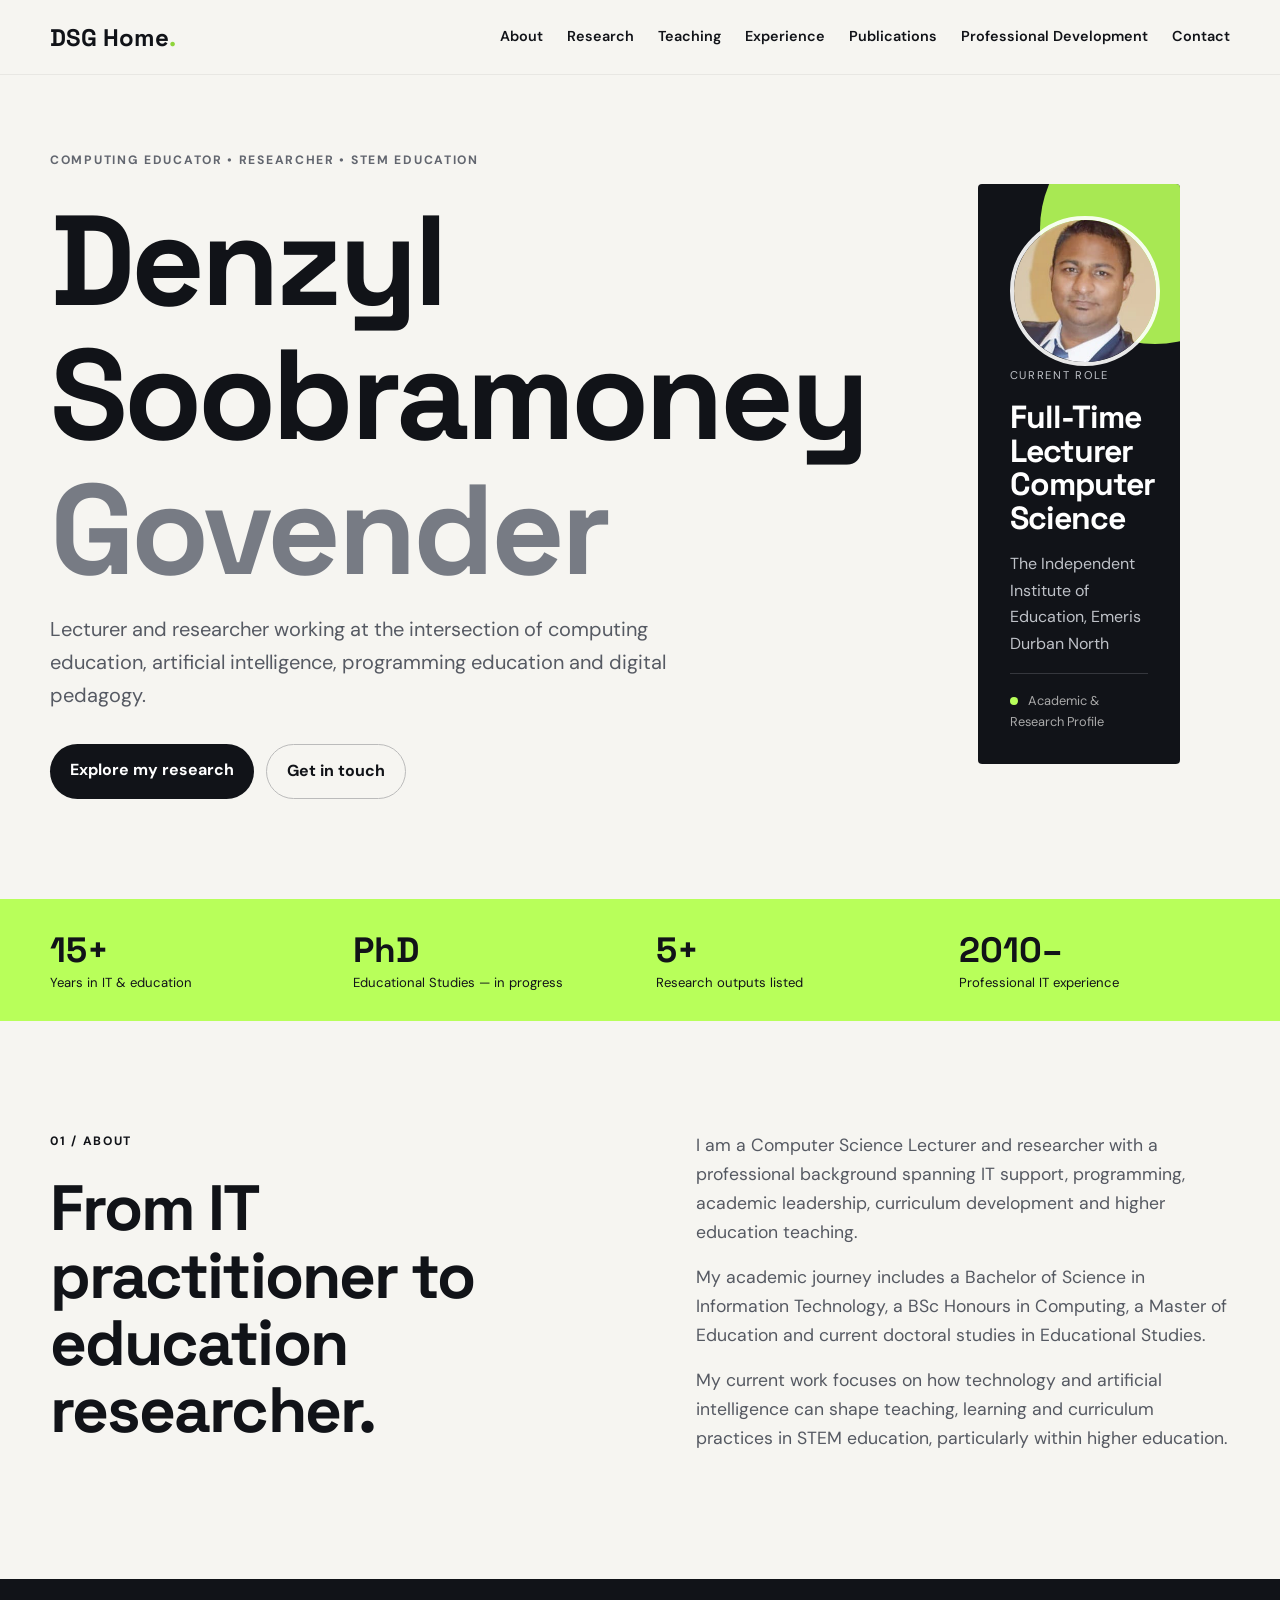
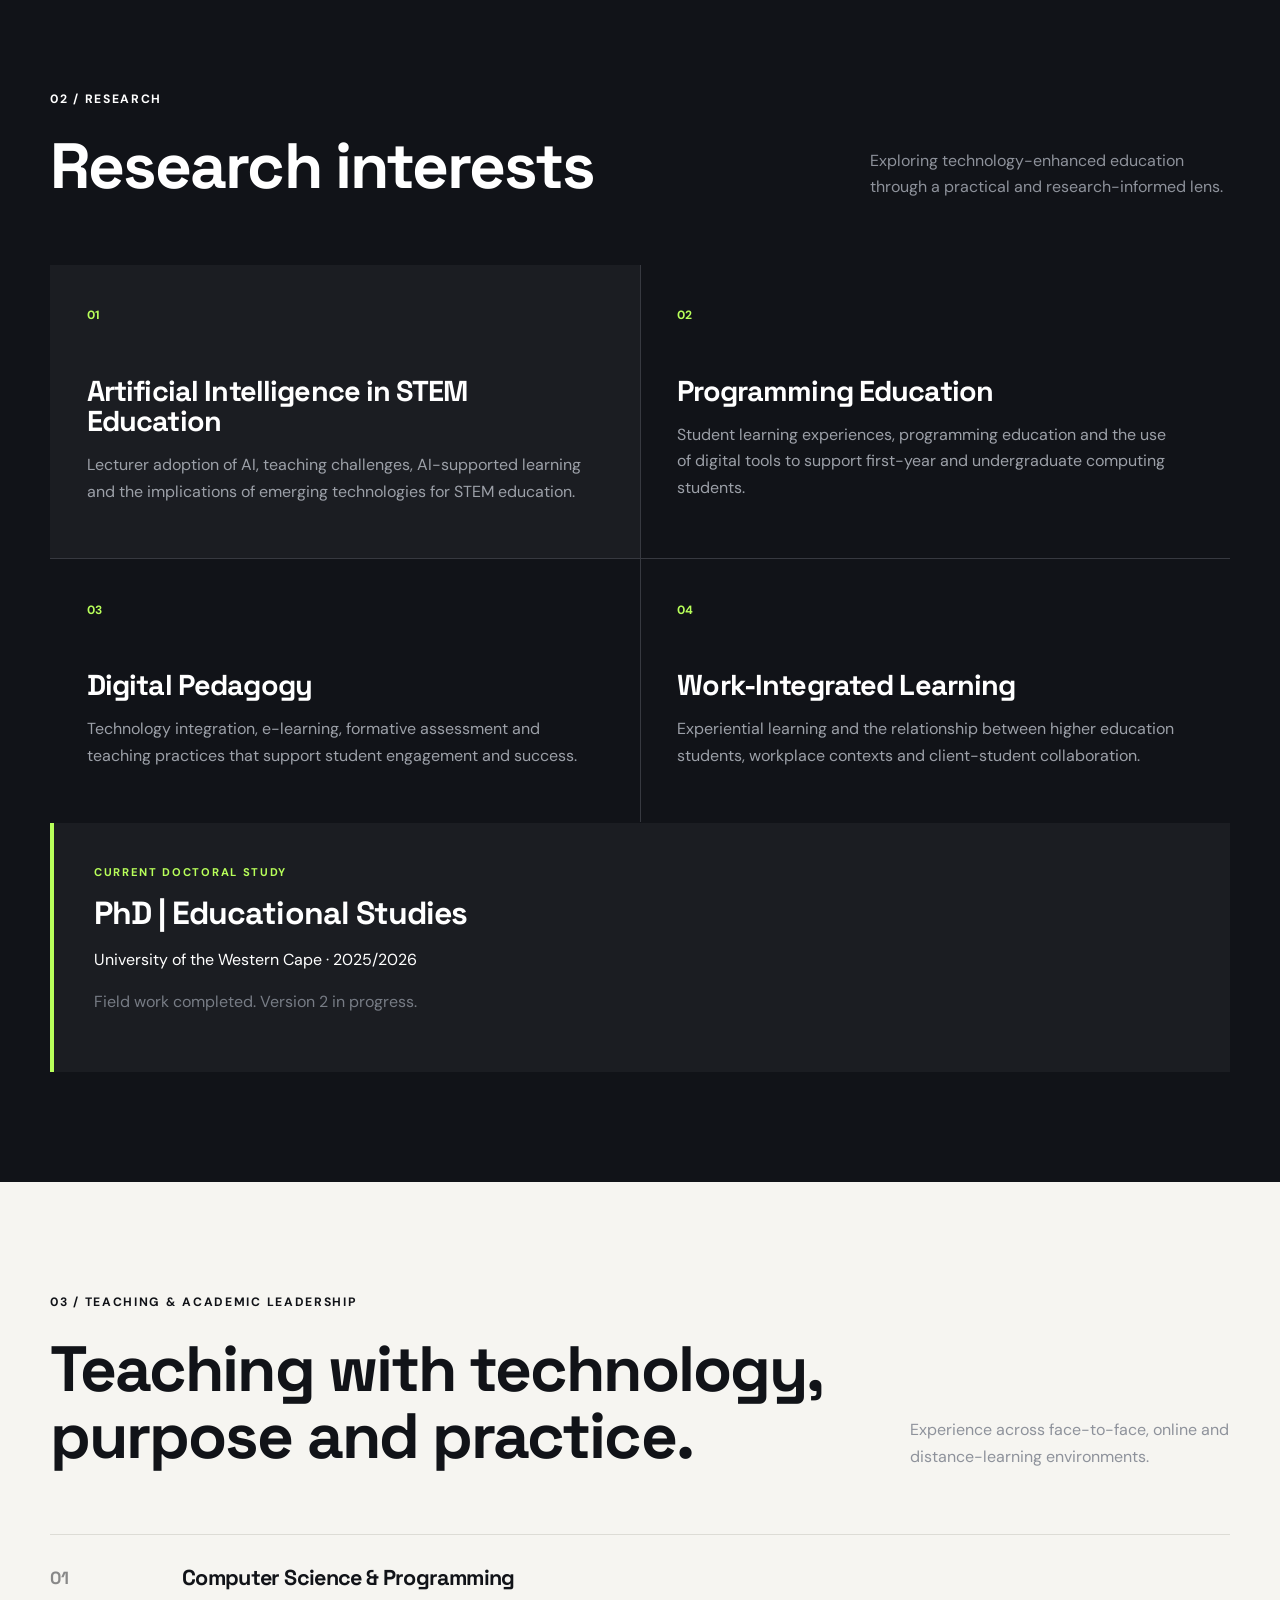
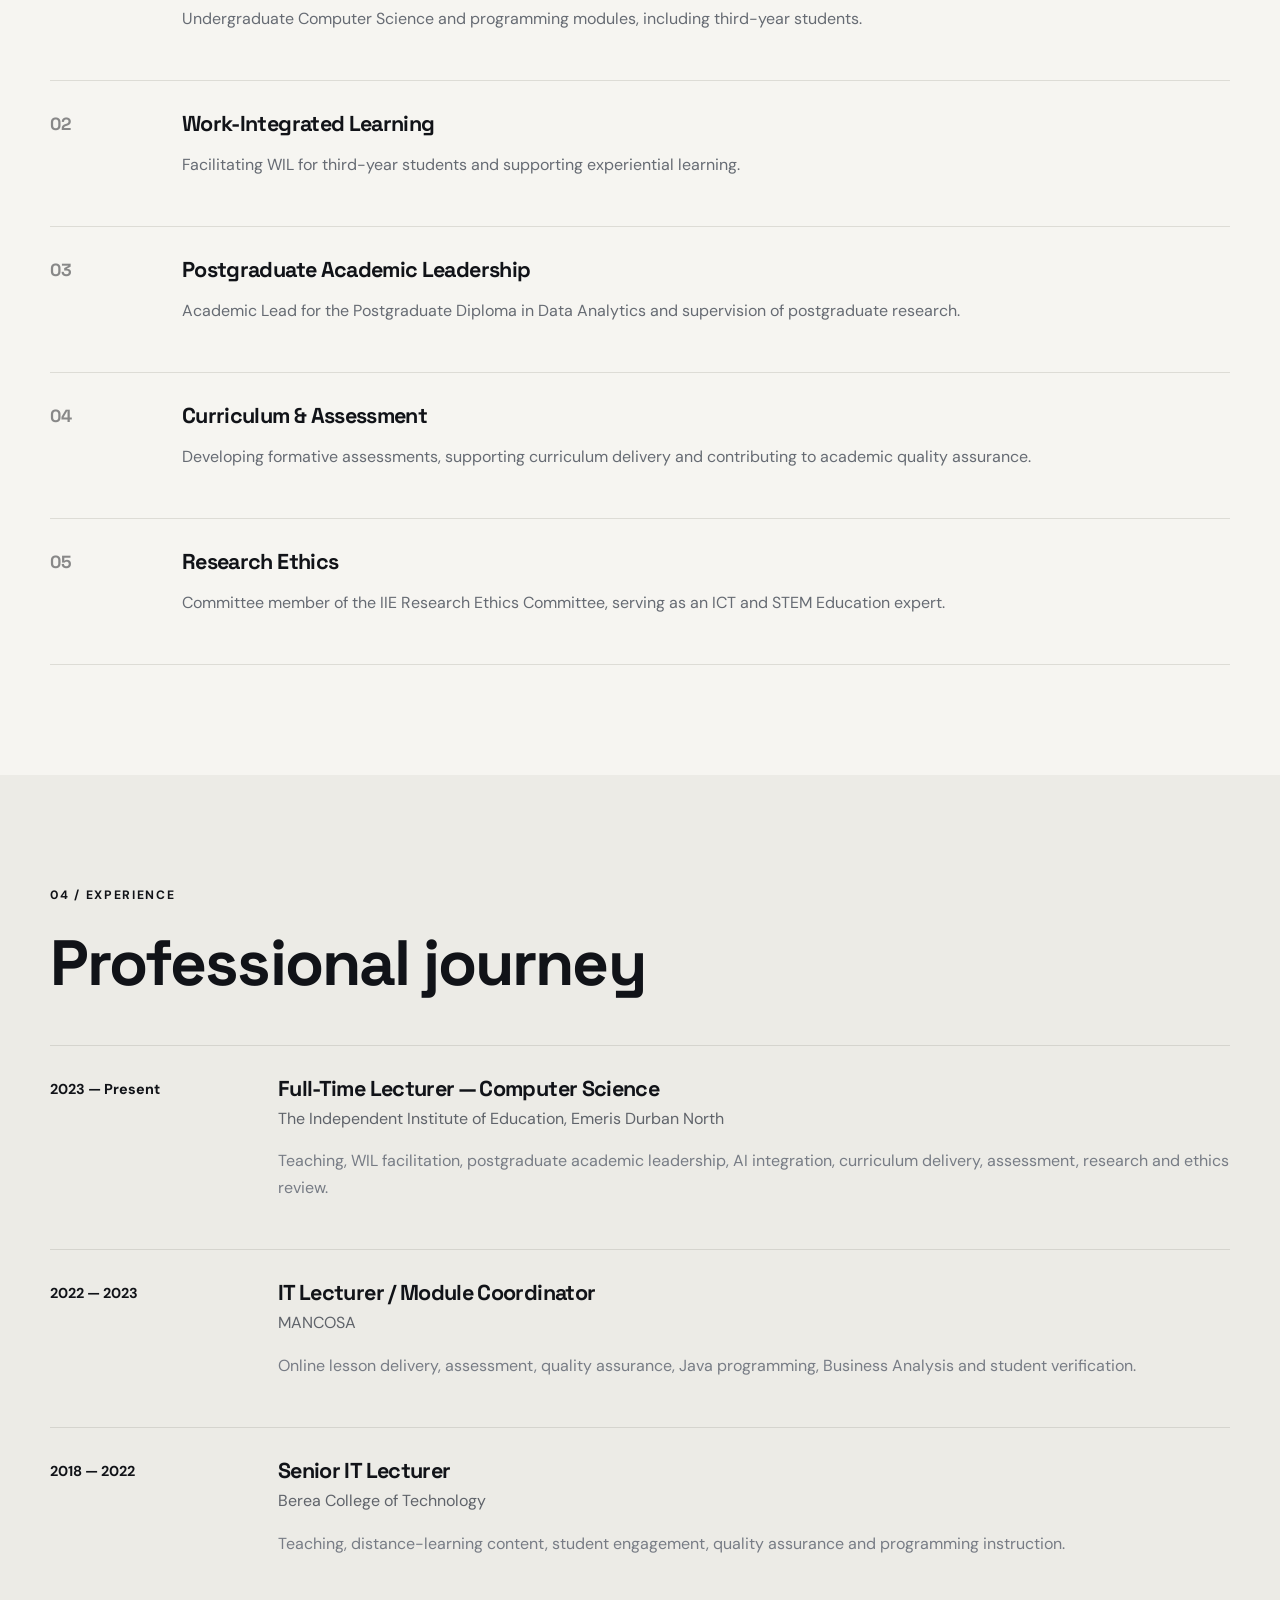
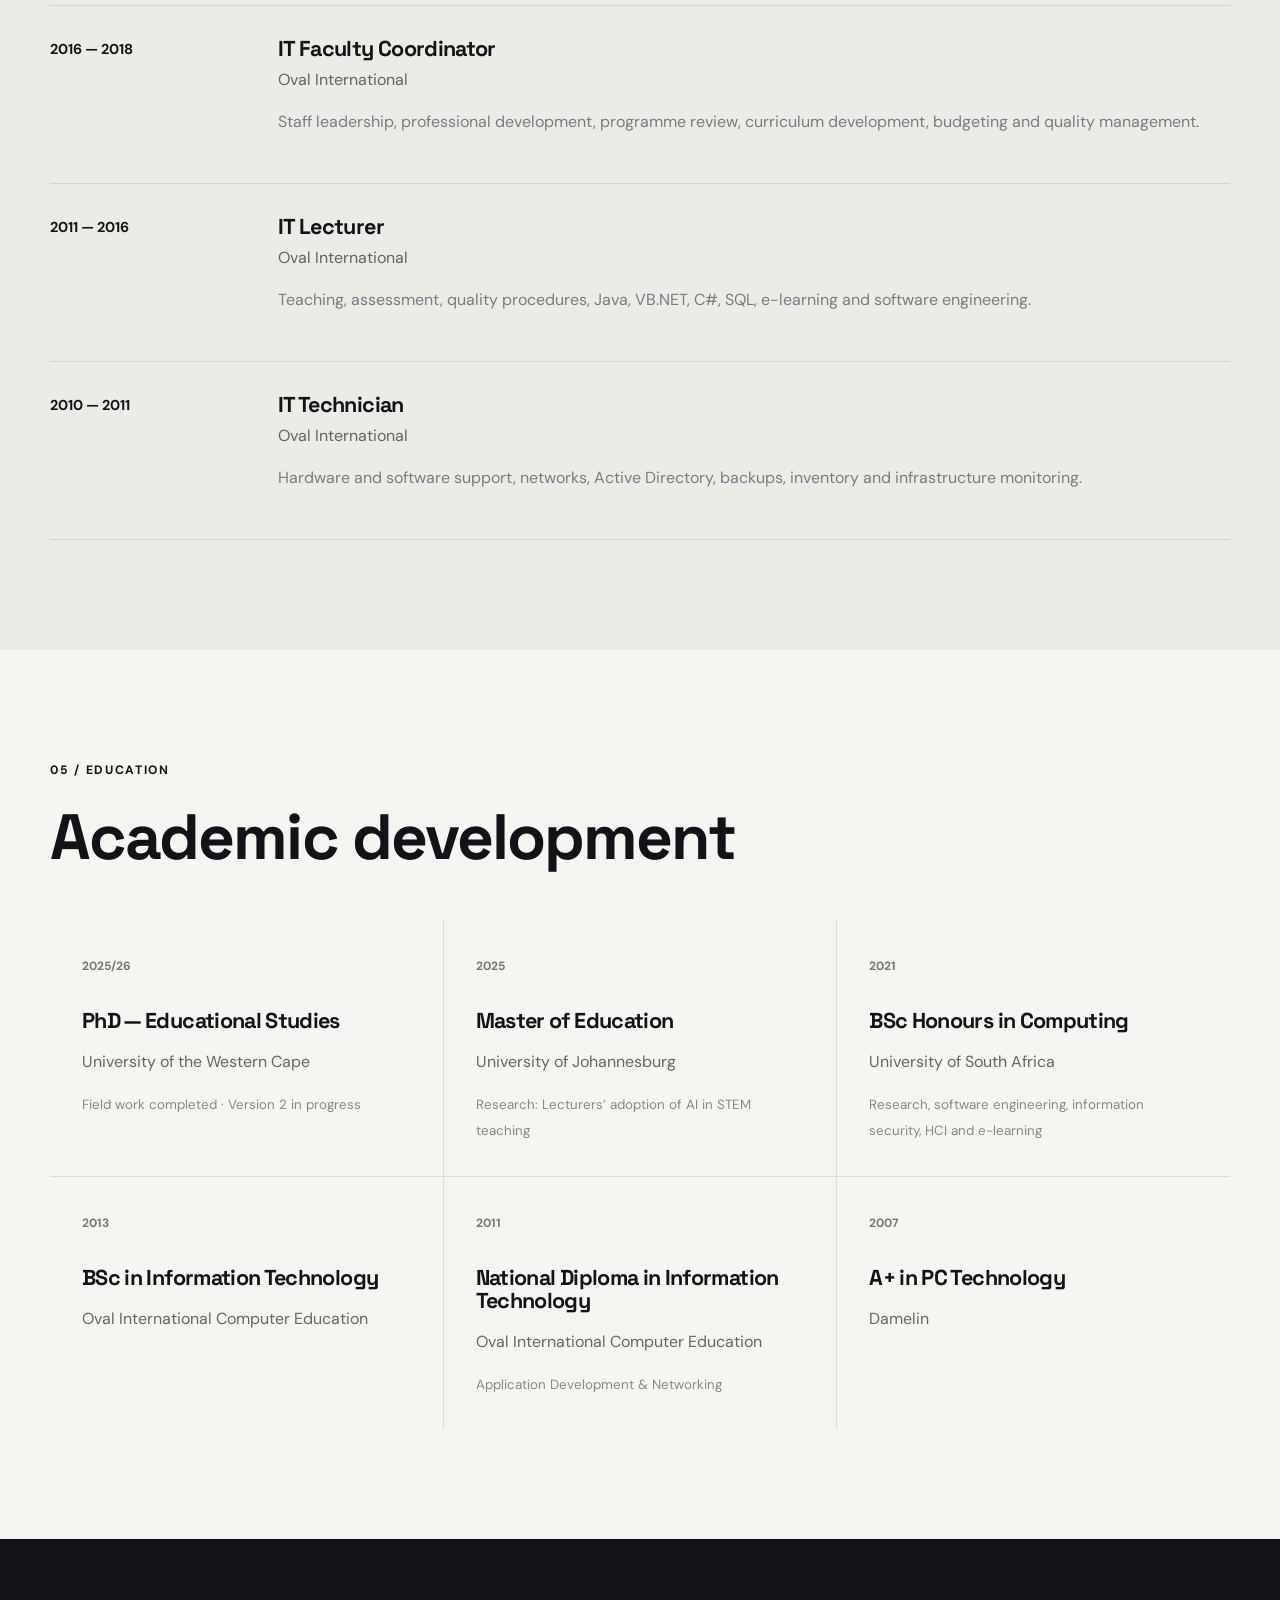
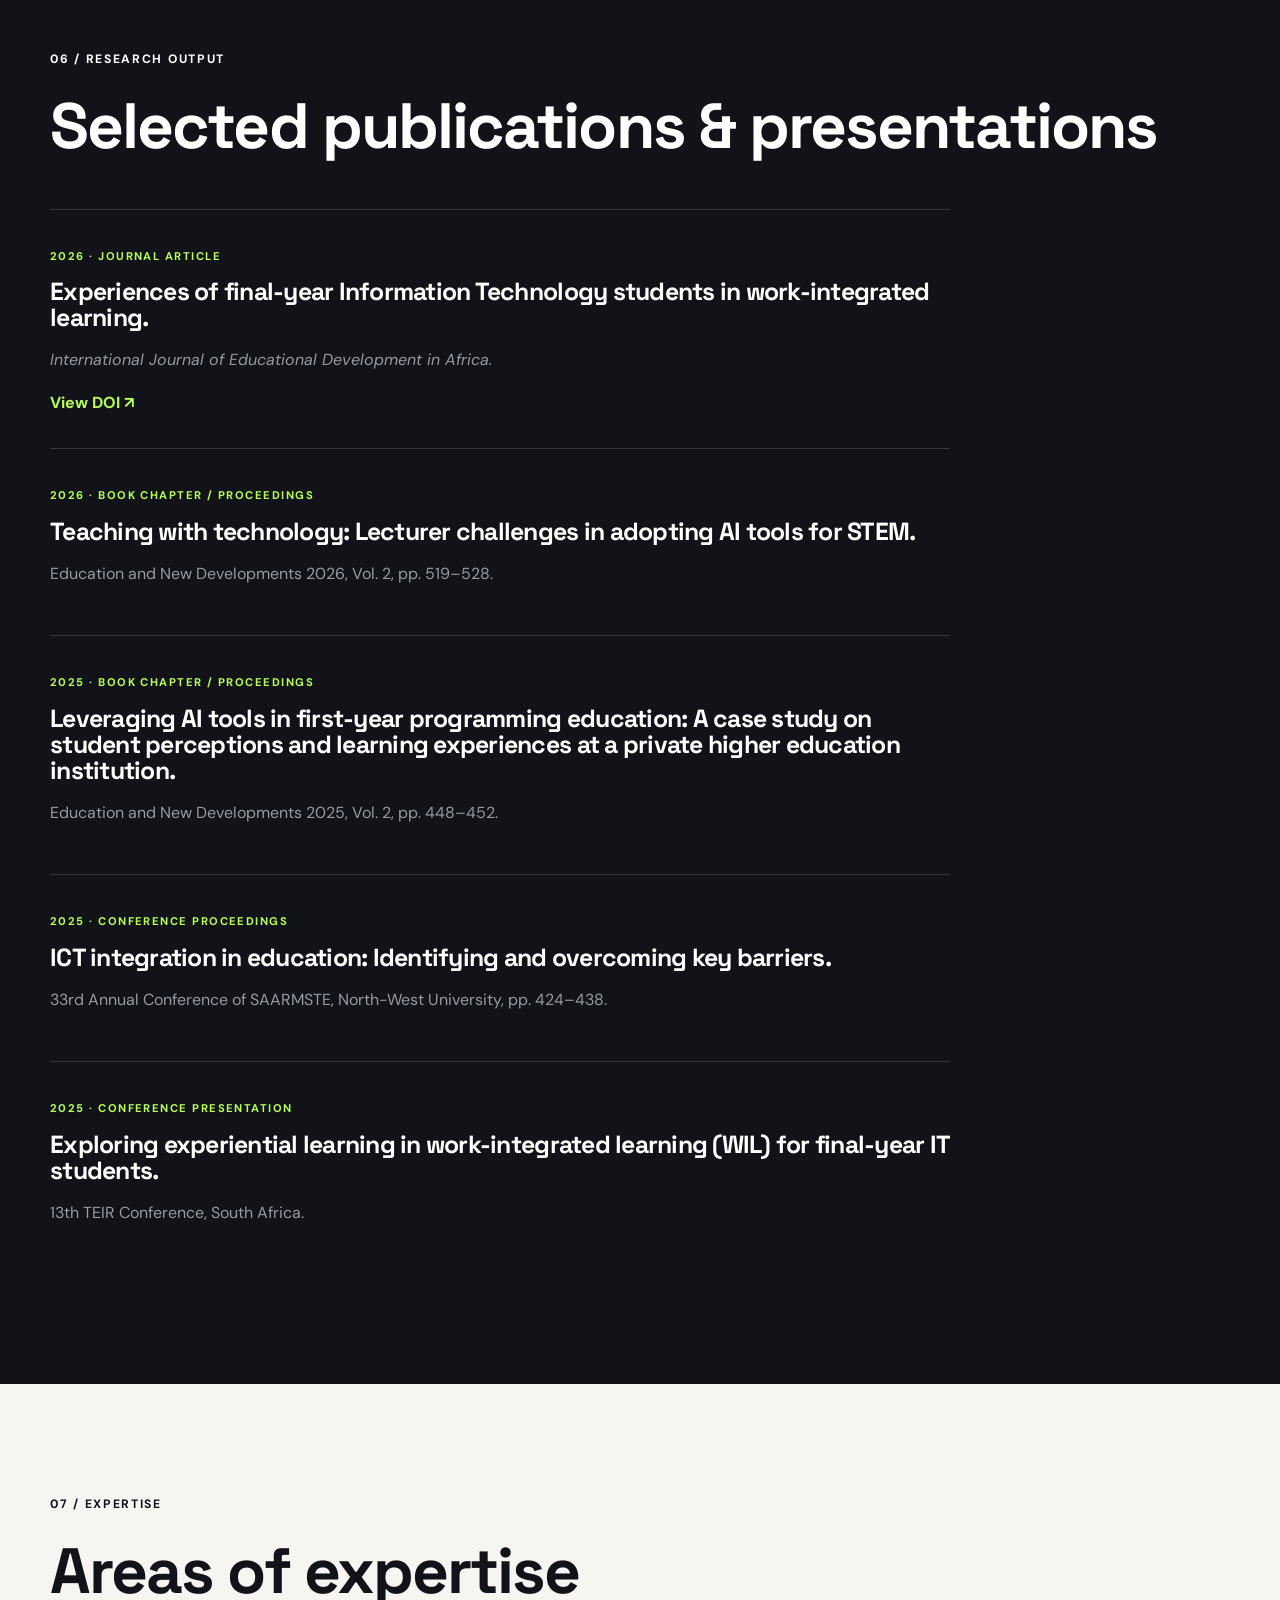
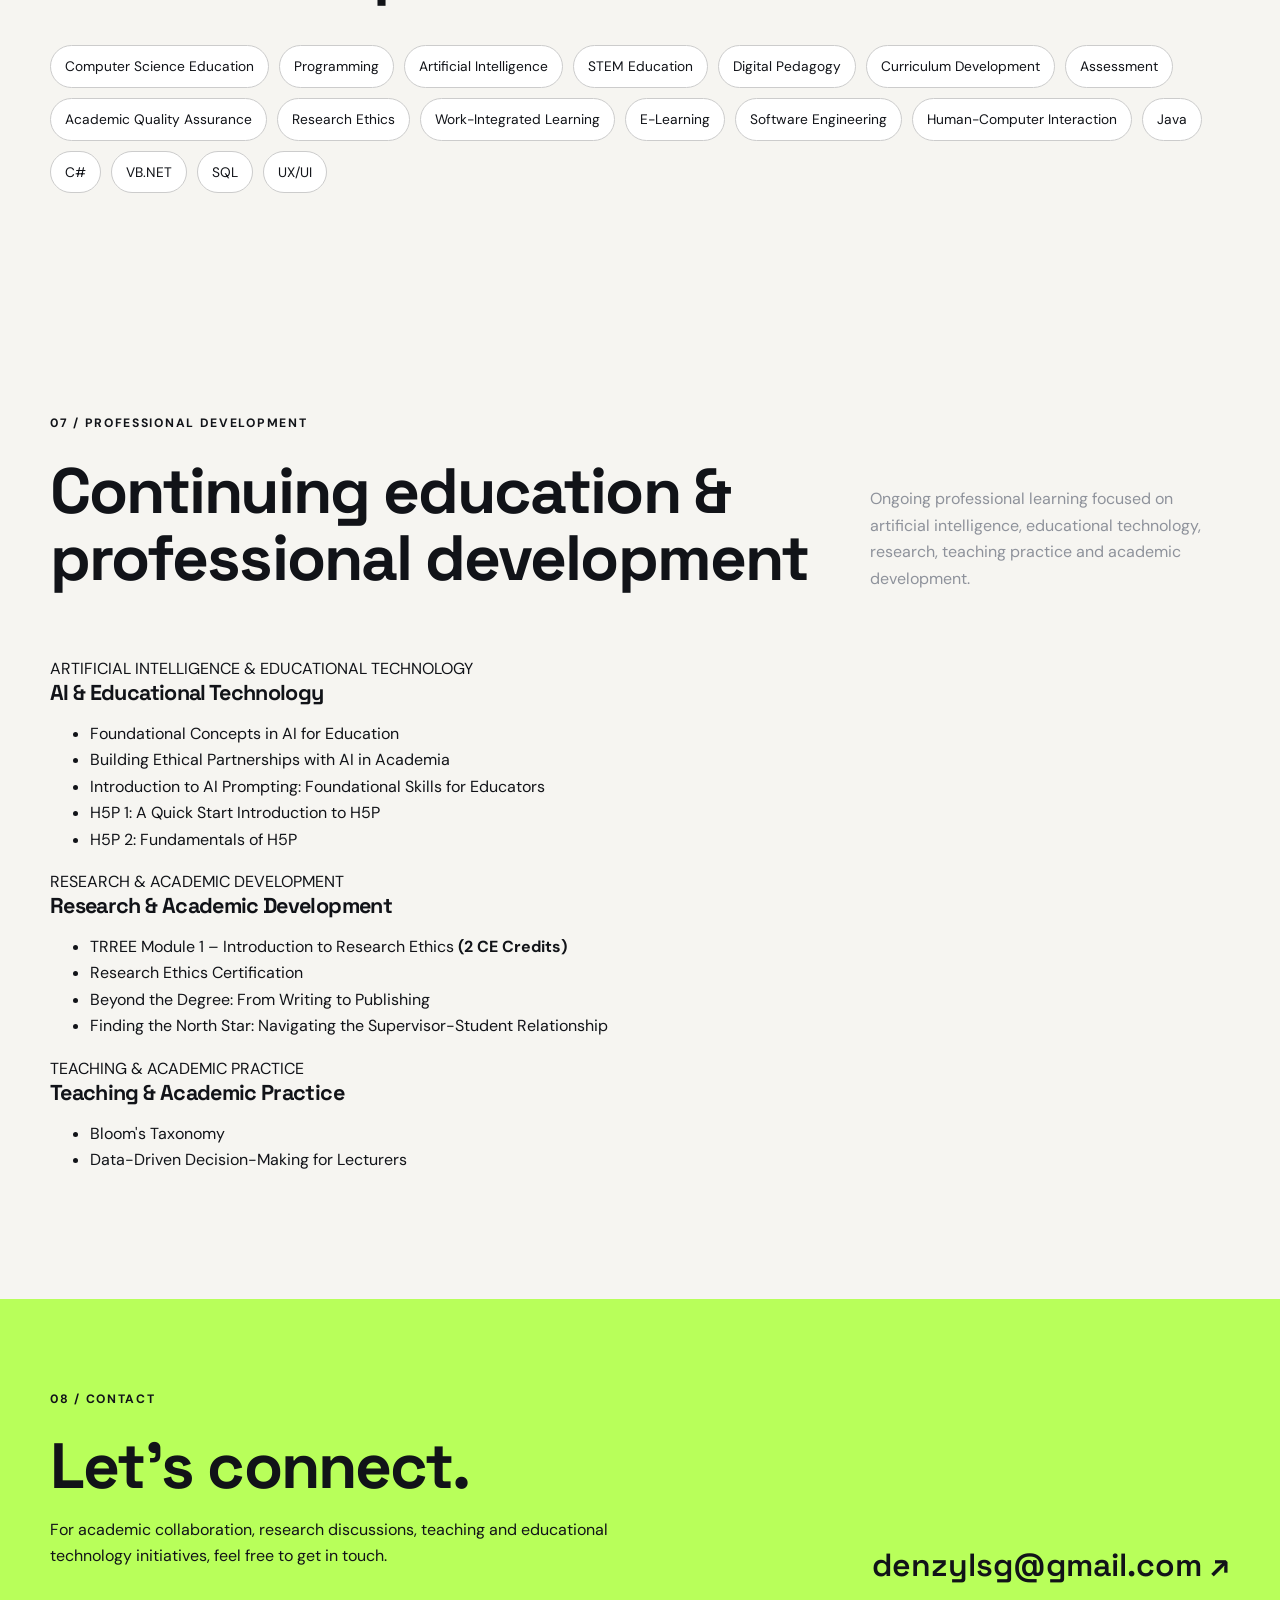
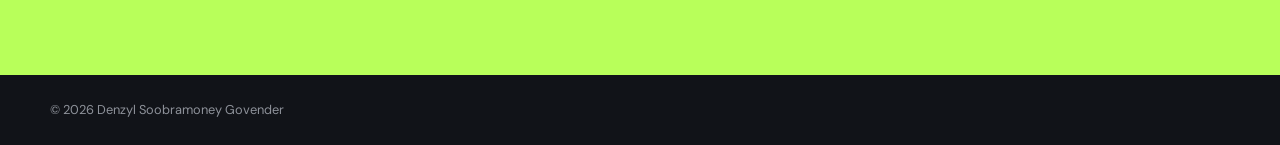
==== commit 119e849a: "Add Professional Development section to index.html Added a new section for Professional Development " ====
--- a/index.html
+++ b/index.html
@@ -21,6 +21,7 @@
         <a href="#teaching">Teaching</a>
         <a href="#experience">Experience</a>
         <a href="#publications">Publications</a>
+        <a href="#development">Professional Development</a>
         <a href="#contact">Contact</a>
       </div>
     </nav>
@@ -263,7 +264,57 @@
         </div>
       </div>
     </section>
-
+<section id="development" class="section">
+  <div class="container">
+    
+    <p class="eyebrow">07 / PROFESSIONAL DEVELOPMENT</p>
+
+    <div class="section-heading">
+      <h2>Continuing education & professional development</h2>
+      <p>
+        Ongoing professional learning focused on artificial intelligence,
+        educational technology, research, teaching practice and academic development.
+      </p>
+    </div>
+
+    <div class="development-grid">
+
+      <article class="development-card">
+        <span>ARTIFICIAL INTELLIGENCE & EDUCATIONAL TECHNOLOGY</span>
+        <h3>AI & Educational Technology</h3>
+        <ul>
+          <li>Foundational Concepts in AI for Education</li>
+          <li>Building Ethical Partnerships with AI in Academia</li>
+          <li>Introduction to AI Prompting: Foundational Skills for Educators</li>
+          <li>H5P 1: A Quick Start Introduction to H5P</li>
+          <li>H5P 2: Fundamentals of H5P</li>
+        </ul>
+      </article>
+
+      <article class="development-card">
+        <span>RESEARCH & ACADEMIC DEVELOPMENT</span>
+        <h3>Research & Academic Development</h3>
+        <ul>
+          <li>TRREE Module 1 – Introduction to Research Ethics <strong>(2 CE Credits)</strong></li>
+          <li>Research Ethics Certification</li>
+          <li>Beyond the Degree: From Writing to Publishing</li>
+          <li>Finding the North Star: Navigating the Supervisor-Student Relationship</li>
+        </ul>
+      </article>
+
+      <article class="development-card">
+        <span>TEACHING & ACADEMIC PRACTICE</span>
+        <h3>Teaching & Academic Practice</h3>
+        <ul>
+          <li>Bloom's Taxonomy</li>
+          <li>Data-Driven Decision-Making for Lecturers</li>
+        </ul>
+      </article>
+
+    </div>
+
+  </div>
+</section>
     <section id="contact" class="contact-section">
       <div class="container contact-inner">
         <div>
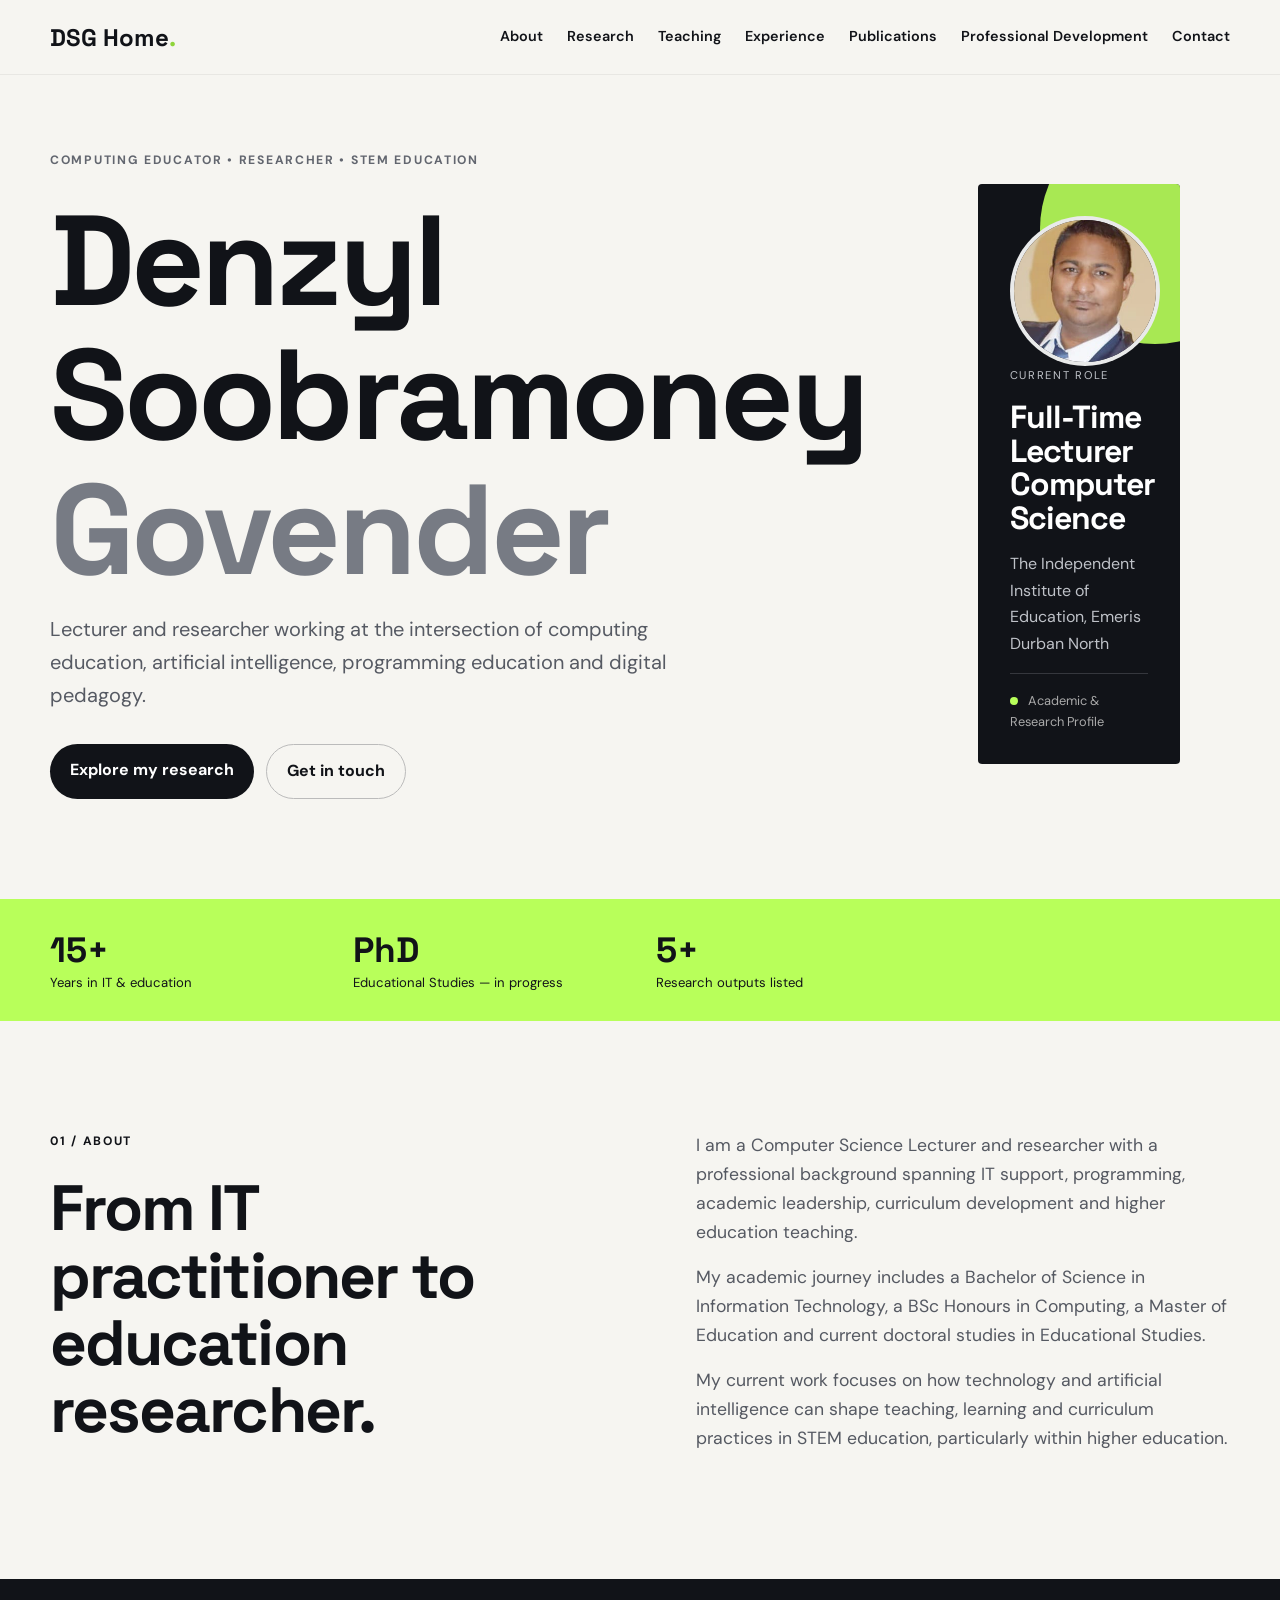
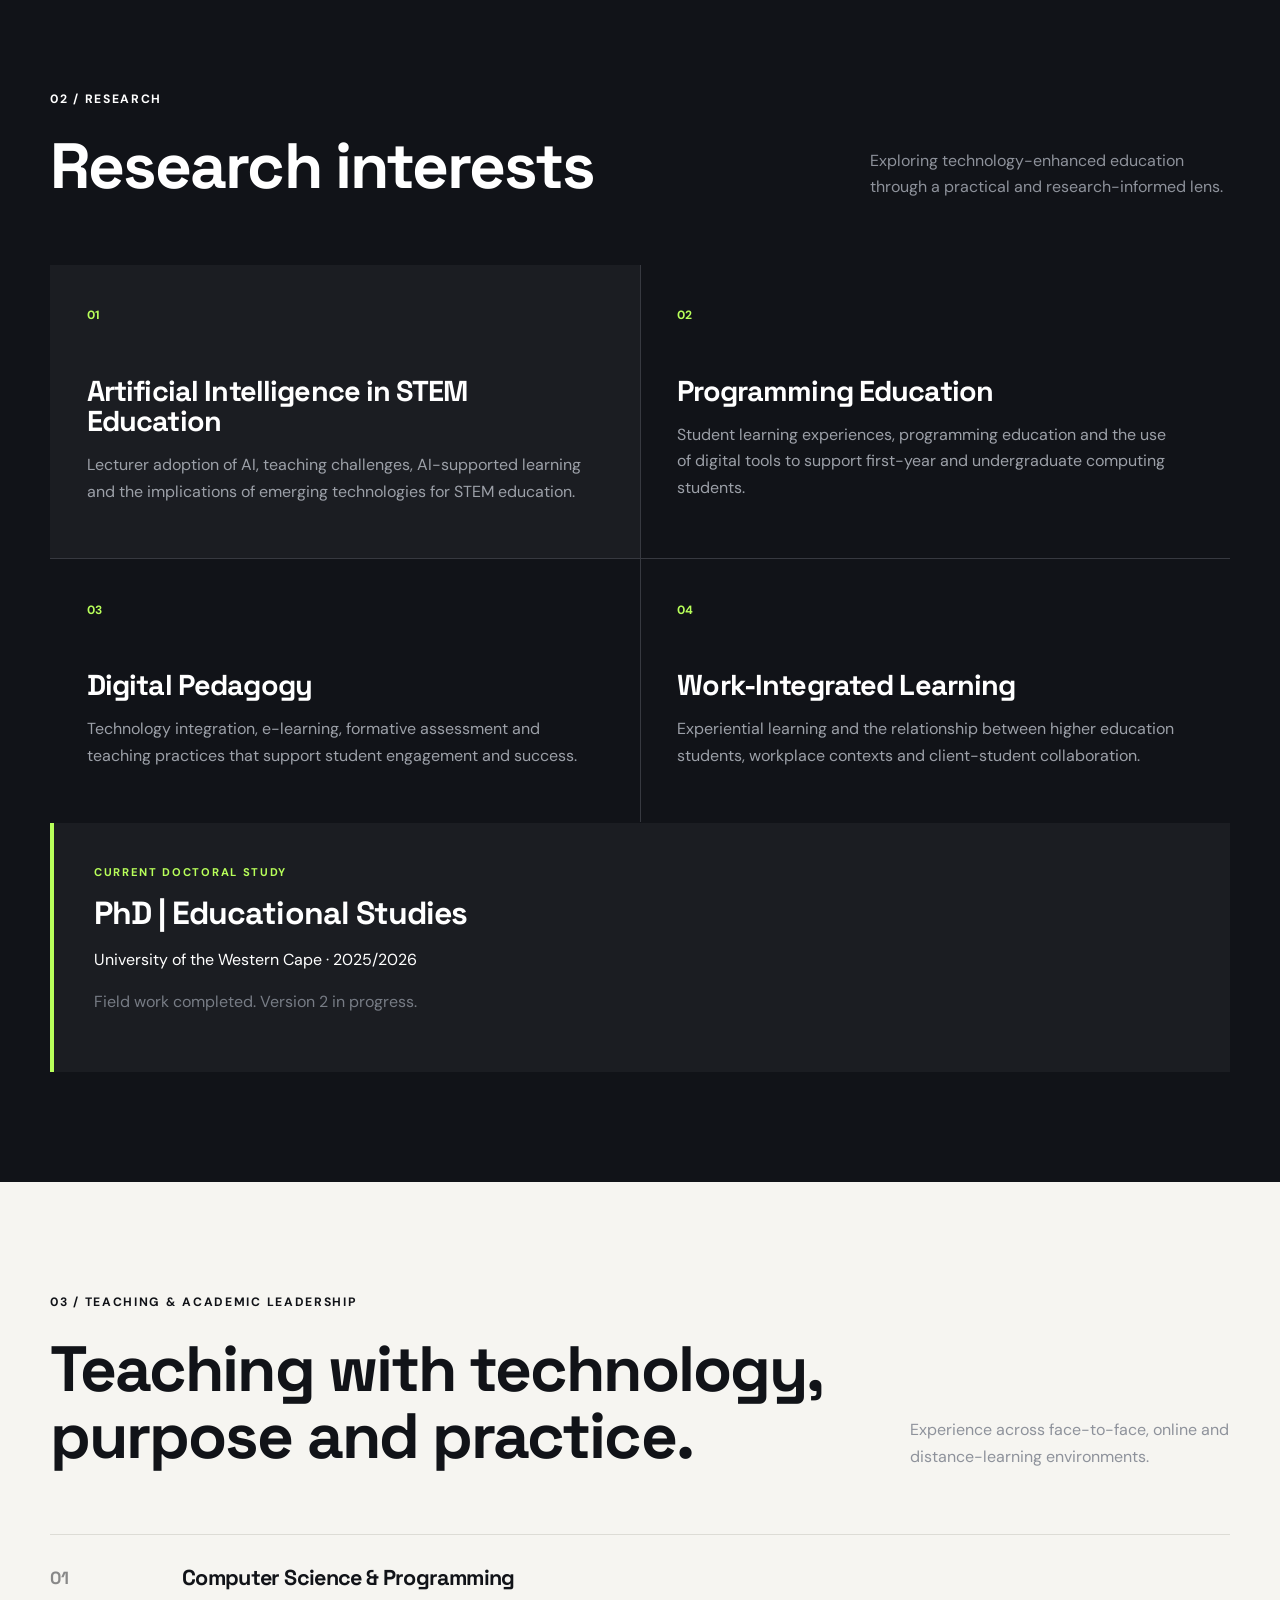
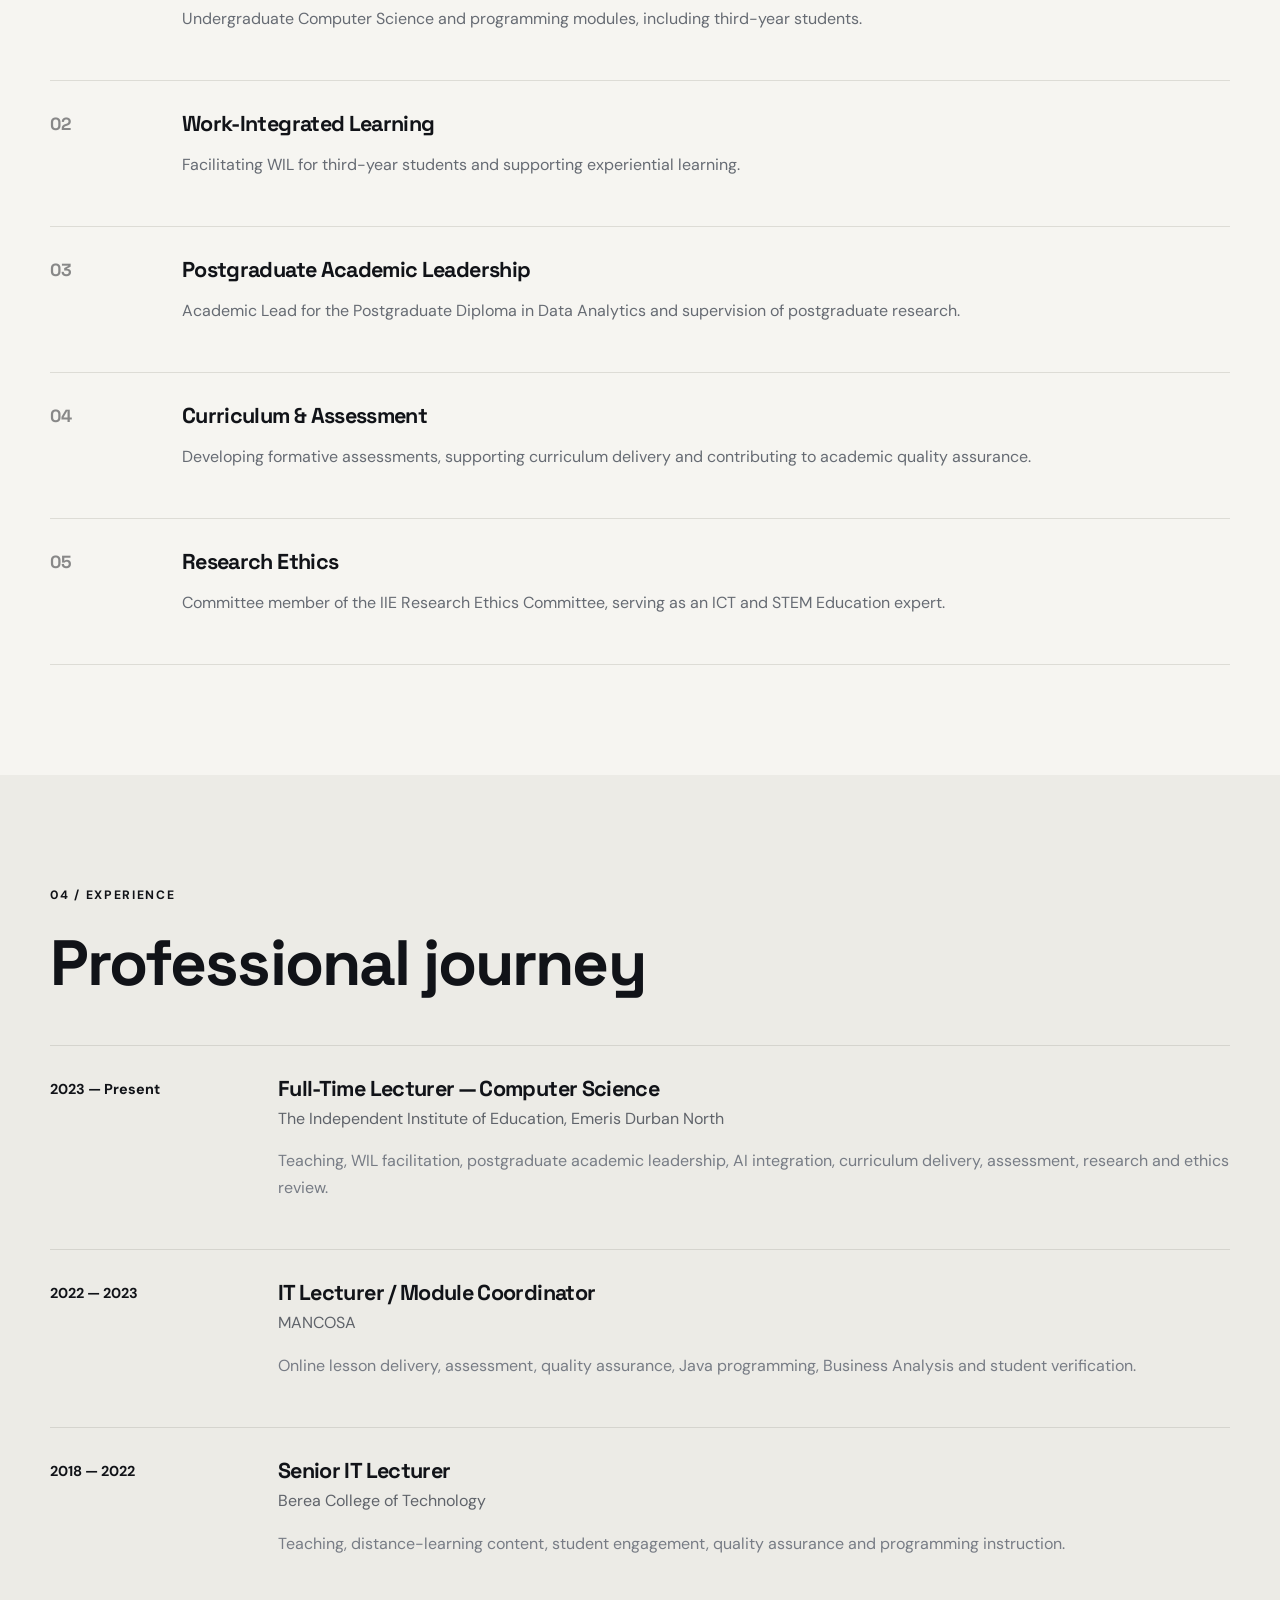
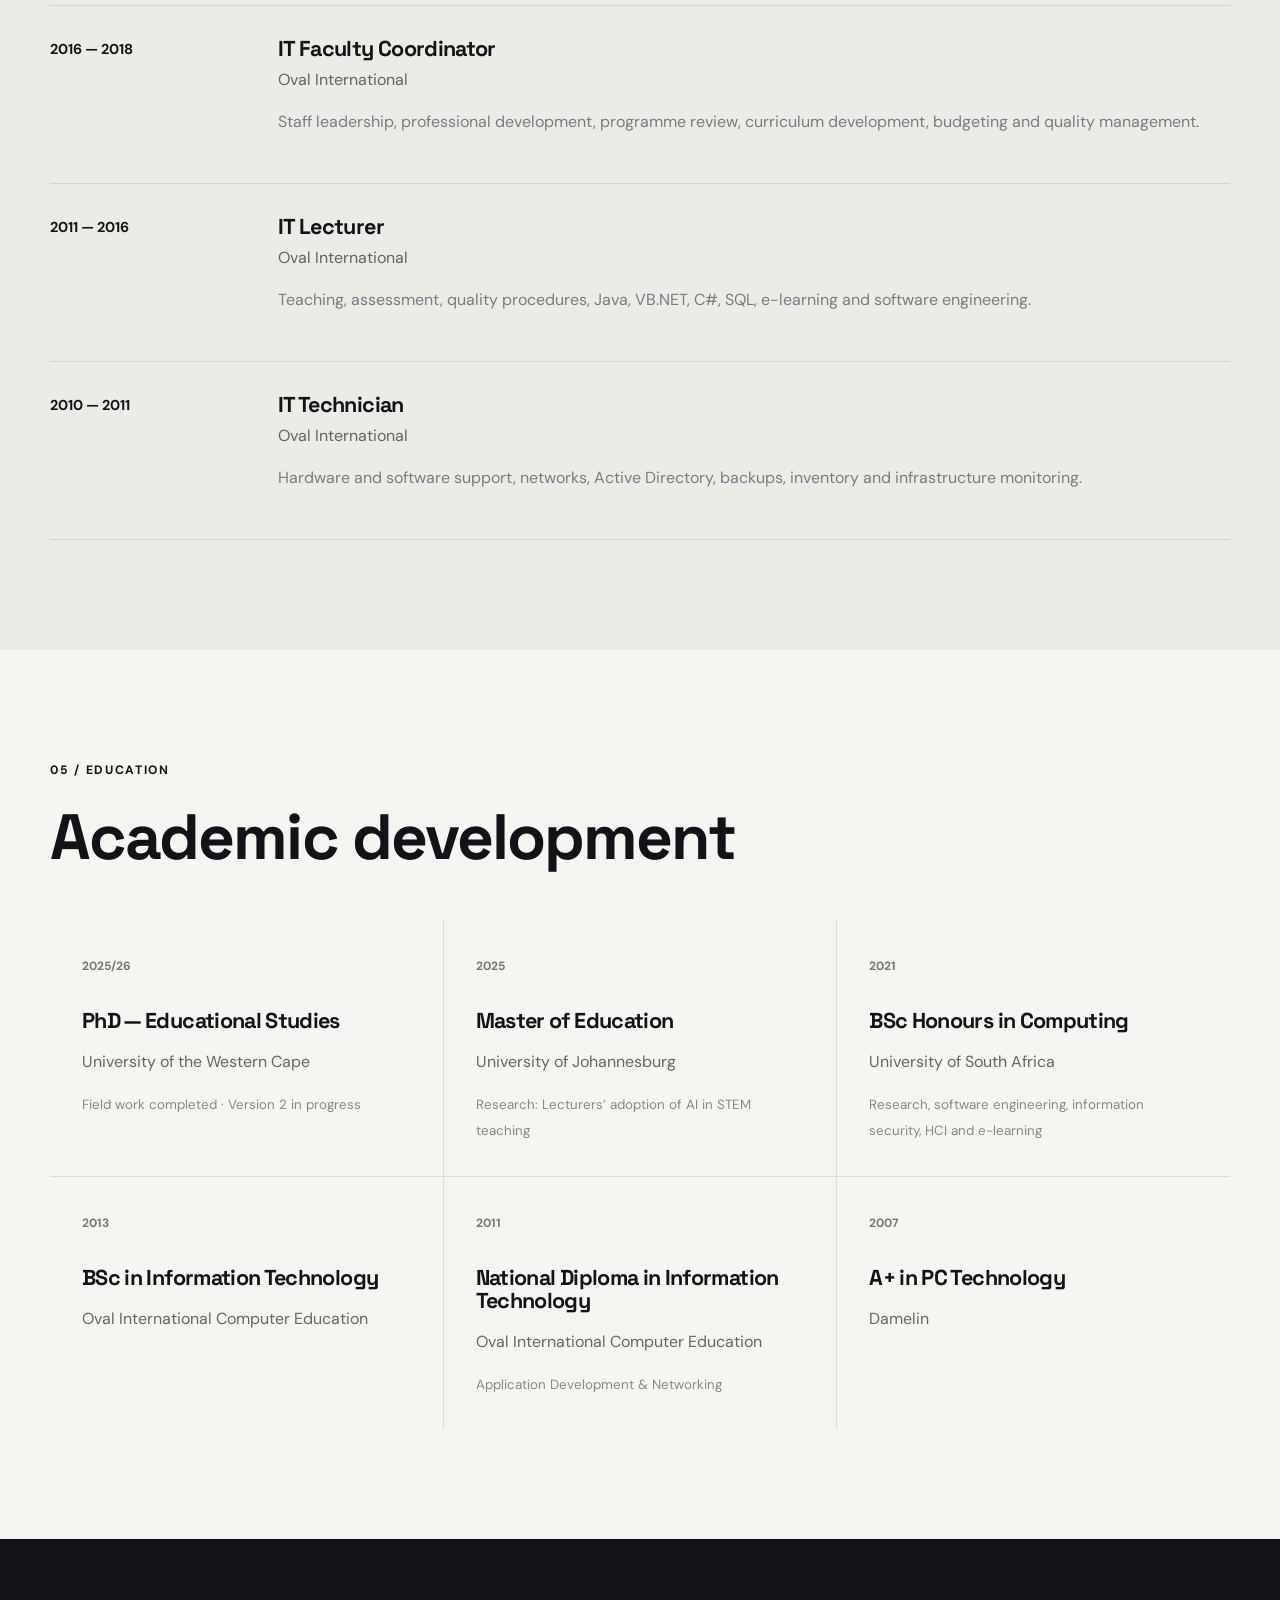
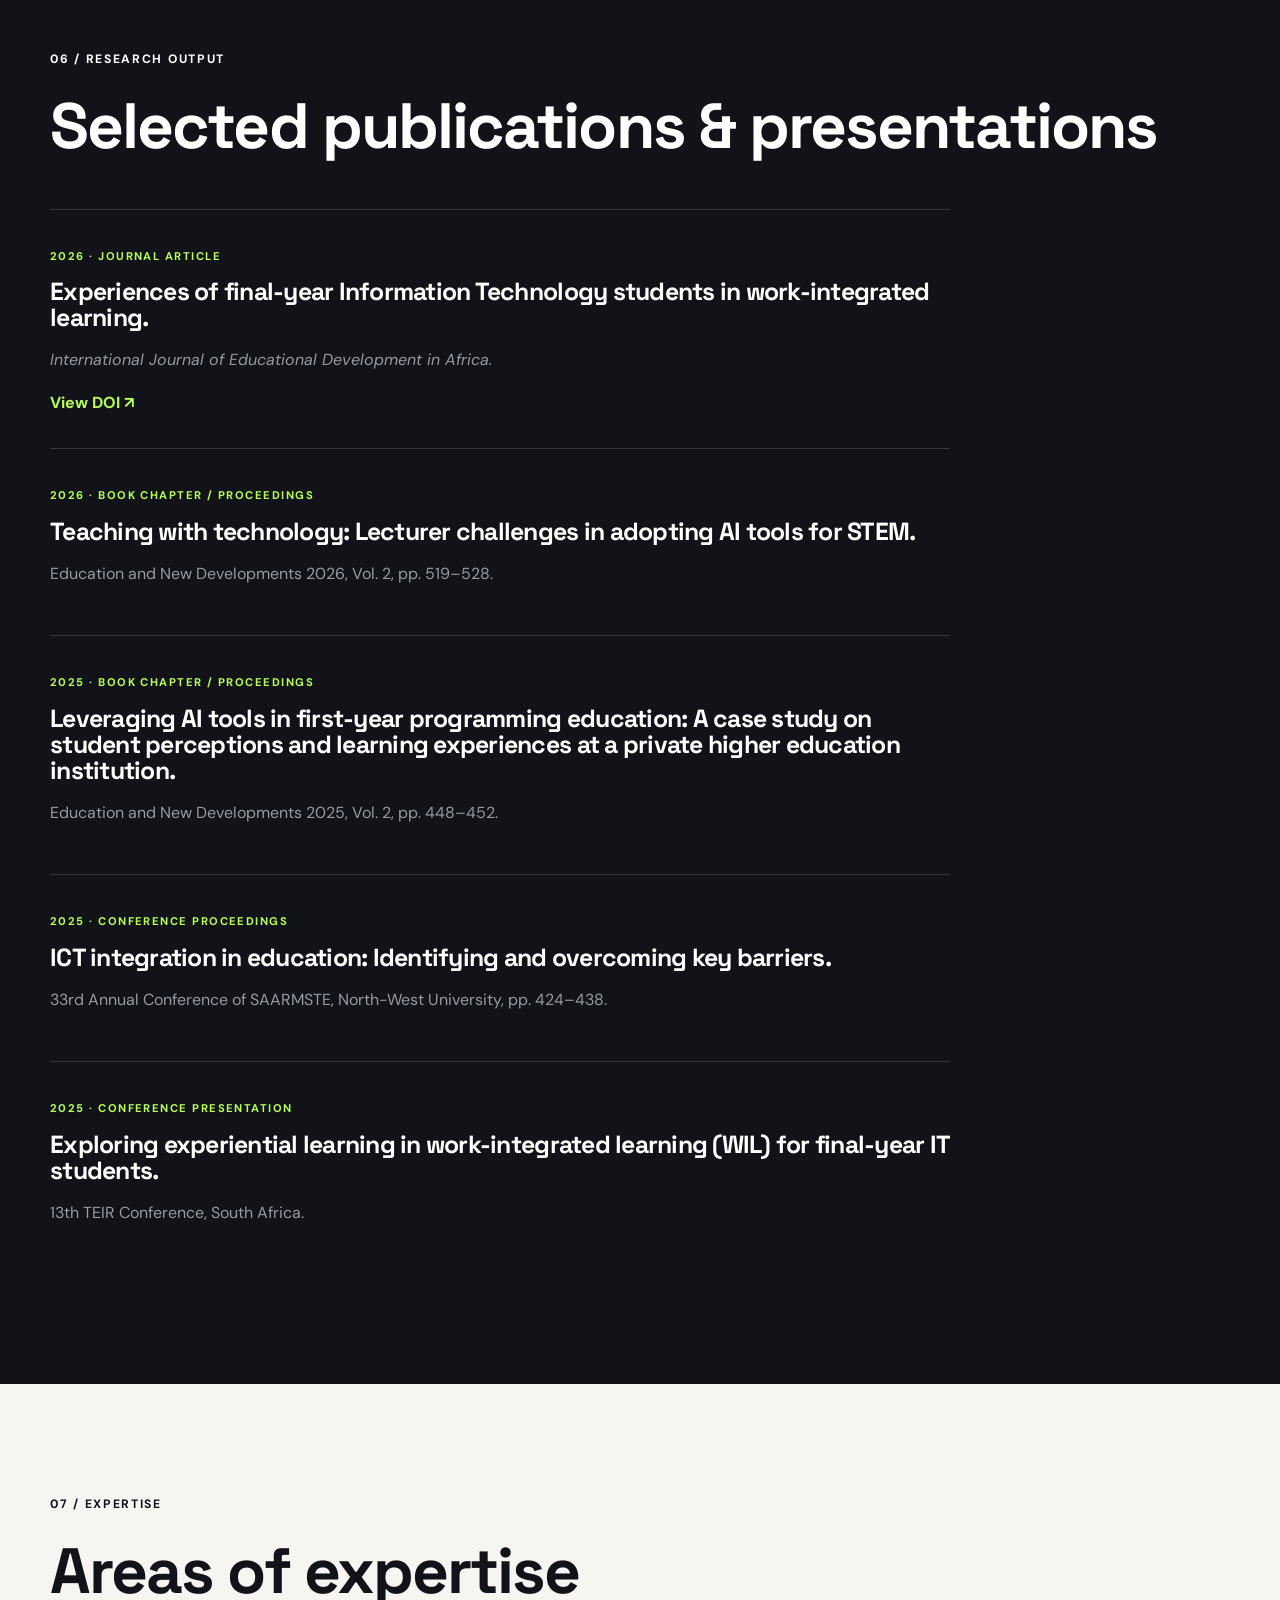
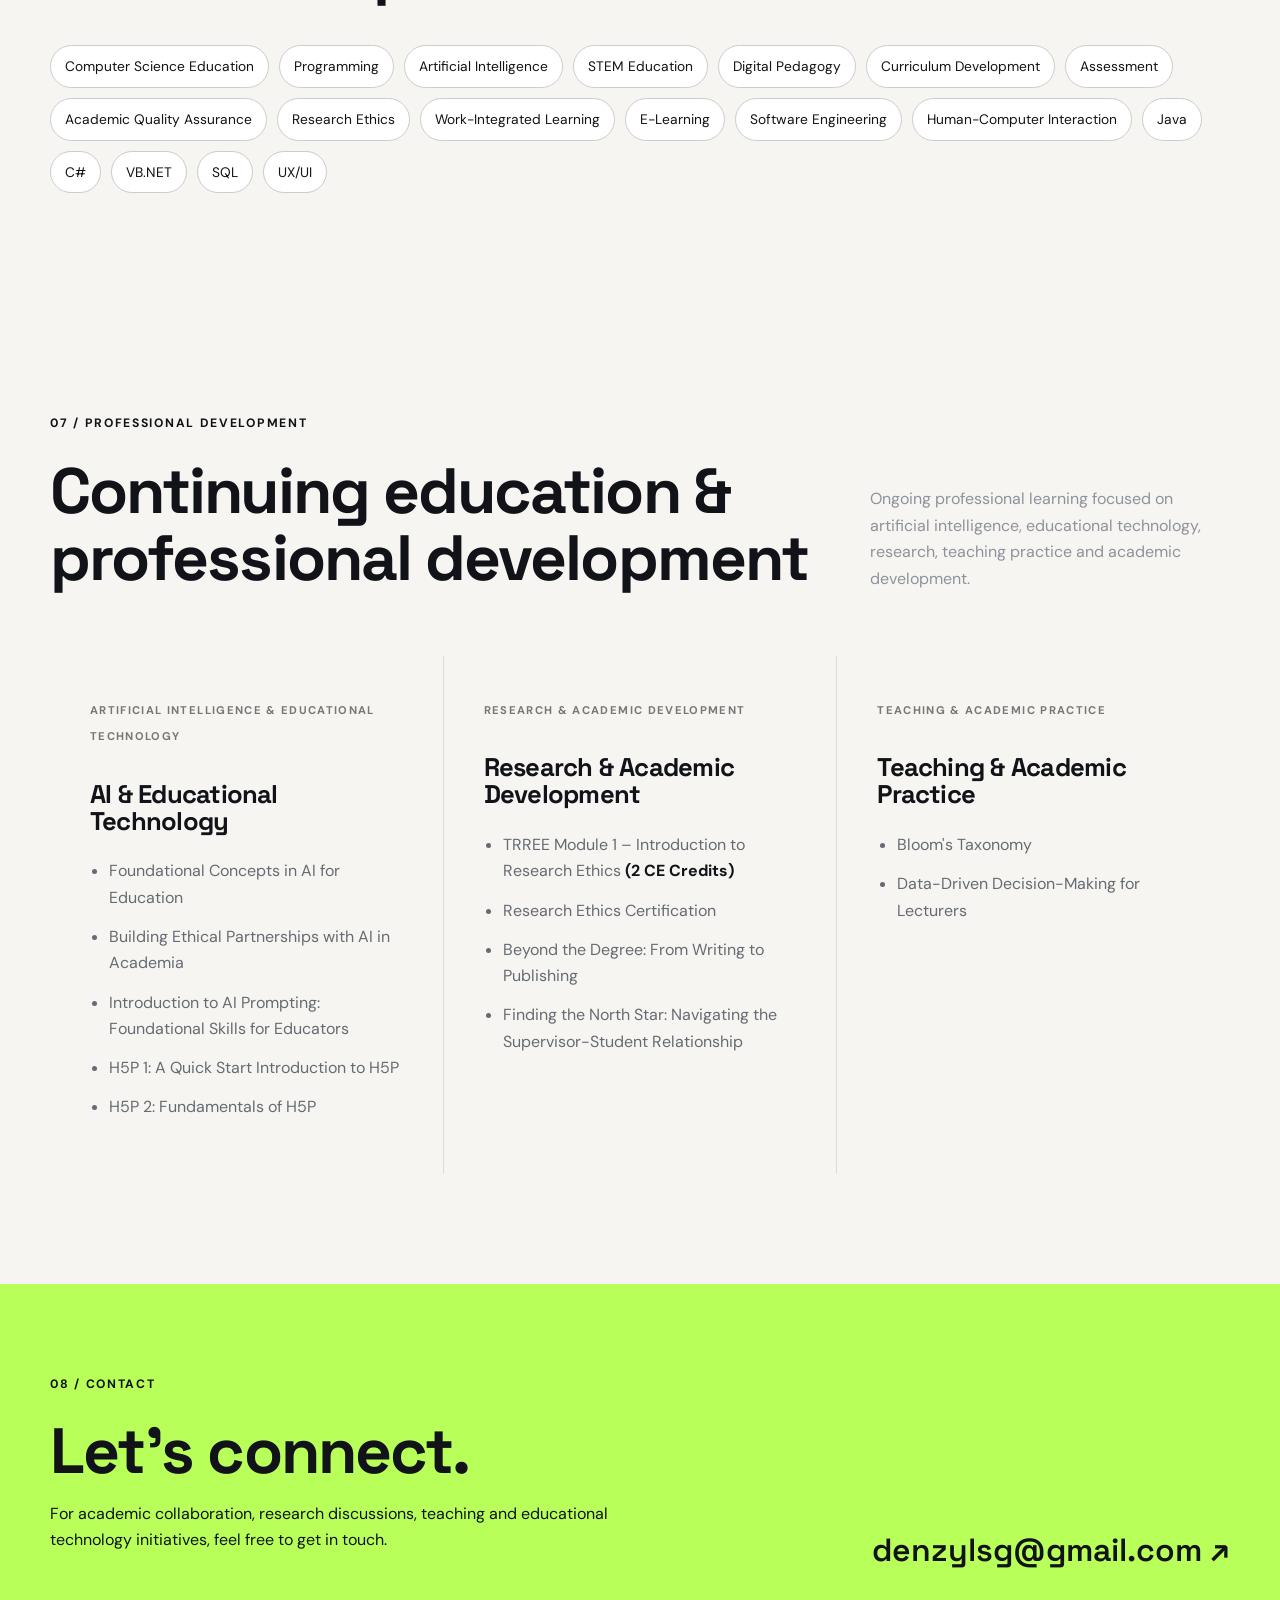
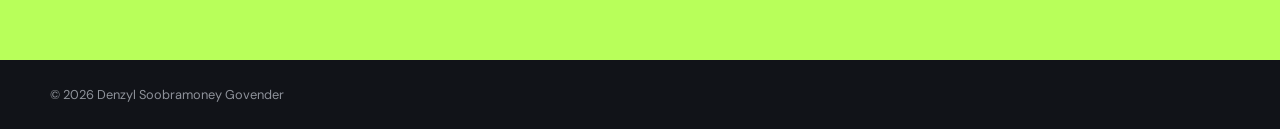
==== commit f93edabb: "Update index.html" ====
--- a/index.html
+++ b/index.html
@@ -62,8 +62,7 @@
         <div><strong>15+</strong><span>Years in IT & education</span></div>
         <div><strong>PhD</strong><span>Educational Studies — in progress</span></div>
         <div><strong>5+</strong><span>Research outputs listed</span></div>
-        <div><strong>2010–</strong><span>Professional IT experience</span></div>
-      </div>
+        </div>
     </section>
 
     <section id="about" class="section">
--- a/style.css
+++ b/style.css
@@ -9,47 +9,215 @@
   --accent-dark: #8ed43a;
   --max: 1180px;
 }
-* { box-sizing: border-box; }
-html { scroll-behavior: smooth; }
+
+* {
+  box-sizing: border-box;
+}
+
+html {
+  scroll-behavior: smooth;
+}
+
 body {
-  margin: 0; font-family: "DM Sans", sans-serif; color: var(--ink);
-  background: var(--paper); line-height: 1.65;
-}
-h1,h2,h3 { font-family: "Space Grotesk", sans-serif; line-height: 1.05; margin: 0 0 1rem; letter-spacing: -.03em; }
-h1 { font-size: clamp(4rem, 10vw, 8rem); }
-h2 { font-size: clamp(2.4rem, 5vw, 4.5rem); }
-h3 { font-size: 1.35rem; }
-p { margin: 0 0 1rem; }
-a { color: inherit; }
-.container { width: min(var(--max), calc(100% - 48px)); margin: auto; }
-.site-header { position: fixed; z-index: 20; top: 0; width: 100%; background: rgba(246,245,241,.86); backdrop-filter: blur(14px); border-bottom: 1px solid rgba(0,0,0,.06); }
-.nav { min-height: 74px; display: flex; align-items: center; justify-content: space-between; }
-.brand { font: 700 1.5rem "Space Grotesk"; text-decoration: none; }
-.brand span { color: var(--accent-dark); }
-.nav-links { display: flex; gap: 1.5rem; }
-.nav-links a { text-decoration: none; font-size: .9rem; font-weight: 600; }
-.nav-links a:hover { opacity: .55; }
-.menu-toggle { display:none; border:0; background:none; font-size:1.5rem; }
-.hero { padding: 150px 0 100px; min-height: 90vh; display:flex; align-items:center; }
-.hero-grid { display:grid; grid-template-columns: 1.2fr .8fr; gap: 7rem; align-items:center; }
-.eyebrow { font-size:.76rem; font-weight:700; letter-spacing:.14em; margin-bottom:1.5rem; }
-.hero .eyebrow { color:#62666f; }
-.hero h1 span { color:#777b84; }
-.hero-copy { max-width: 640px; font-size:1.25rem; color:#565a63; }
-.hero-actions { display:flex; gap:12px; margin-top:2rem; }
-.btn { padding:13px 20px; border-radius:100px; text-decoration:none; font-weight:700; display:inline-block; }
-.btn-primary { background:var(--ink); color:var(--white); }
-.btn-secondary { border:1px solid #bbb; }
-.hero-card { background:var(--dark); color:white; padding:2rem; min-height:410px; display:flex; flex-direction:column; justify-content:space-between; border-radius:4px; position:relative; overflow:hidden; }
-.hero-card:after { content:""; width:230px; height:230px; background:var(--accent); border-radius:50%; position:absolute; right:-90px; top:-70px; opacity:.9; }
+  margin: 0;
+  font-family: "DM Sans", sans-serif;
+  color: var(--ink);
+  background: var(--paper);
+  line-height: 1.65;
+}
+
+h1,
+h2,
+h3 {
+  font-family: "Space Grotesk", sans-serif;
+  line-height: 1.05;
+  margin: 0 0 1rem;
+  letter-spacing: -.03em;
+}
+
+h1 {
+  font-size: clamp(4rem, 10vw, 8rem);
+}
+
+h2 {
+  font-size: clamp(2.4rem, 5vw, 4.5rem);
+}
+
+h3 {
+  font-size: 1.35rem;
+}
+
+p {
+  margin: 0 0 1rem;
+}
+
+a {
+  color: inherit;
+}
+
+.container {
+  width: min(var(--max), calc(100% - 48px));
+  margin: auto;
+}
+
+
+/* =========================
+   HEADER / NAVIGATION
+   ========================= */
+
+.site-header {
+  position: fixed;
+  z-index: 20;
+  top: 0;
+  width: 100%;
+  background: rgba(246, 245, 241, .86);
+  backdrop-filter: blur(14px);
+  border-bottom: 1px solid rgba(0, 0, 0, .06);
+}
+
+.nav {
+  min-height: 74px;
+  display: flex;
+  align-items: center;
+  justify-content: space-between;
+}
+
+.brand {
+  font: 700 1.5rem "Space Grotesk";
+  text-decoration: none;
+}
+
+.brand span {
+  color: var(--accent-dark);
+}
+
+.nav-links {
+  display: flex;
+  gap: 1.5rem;
+}
+
+.nav-links a {
+  text-decoration: none;
+  font-size: .9rem;
+  font-weight: 600;
+}
+
+.nav-links a:hover {
+  opacity: .55;
+}
+
+.menu-toggle {
+  display: none;
+  border: 0;
+  background: none;
+  font-size: 1.5rem;
+}
+
+
+/* =========================
+   HERO
+   ========================= */
+
+.hero {
+  padding: 150px 0 100px;
+  min-height: 90vh;
+  display: flex;
+  align-items: center;
+}
+
+.hero-grid {
+  display: grid;
+  grid-template-columns: 1.2fr .8fr;
+  gap: 7rem;
+  align-items: center;
+}
+
+.eyebrow {
+  font-size: .76rem;
+  font-weight: 700;
+  letter-spacing: .14em;
+  margin-bottom: 1.5rem;
+}
+
+.hero .eyebrow {
+  color: #62666f;
+}
+
+.hero h1 span {
+  color: #777b84;
+}
+
+.hero-copy {
+  max-width: 640px;
+  font-size: 1.25rem;
+  color: #565a63;
+}
+
+.hero-actions {
+  display: flex;
+  gap: 12px;
+  margin-top: 2rem;
+}
+
+.btn {
+  padding: 13px 20px;
+  border-radius: 100px;
+  text-decoration: none;
+  font-weight: 700;
+  display: inline-block;
+}
+
+.btn-primary {
+  background: var(--ink);
+  color: var(--white);
+}
+
+.btn-secondary {
+  border: 1px solid #bbb;
+}
+
+
+/* =========================
+   HERO PROFILE CARD
+   ========================= */
+
+.hero-card {
+  background: var(--dark);
+  color: white;
+  padding: 2rem;
+  min-height: 410px;
+  display: flex;
+  flex-direction: column;
+  justify-content: space-between;
+  border-radius: 4px;
+  position: relative;
+  overflow: hidden;
+}
+
+.hero-card:after {
+  content: "";
+  width: 230px;
+  height: 230px;
+  background: var(--accent);
+  border-radius: 50%;
+  position: absolute;
+  right: -90px;
+  top: -70px;
+  opacity: .9;
+}
+
+
+/* Profile photograph */
+
 .profile-photo {
   width: 150px;
   height: 150px;
   border-radius: 50%;
   overflow: hidden;
   position: relative;
-  z-index: 2;
-  border: 4px solid rgba(255,255,255,0.9);
+  z-index: 5;
+  border: 4px solid rgba(255, 255, 255, 0.9);
+  background: #22252b;
 }
 
 .profile-photo img {
@@ -58,78 +226,522 @@
   object-fit: cover;
   display: block;
 }
-.card-label { font-size:.7rem; letter-spacing:.15em; color:#aaa; }
-.hero-card h2 { font-size:2rem; max-width:400px; }
-.hero-card p { color:#bfc2c8; }
-.status { border-top:1px solid #35373d; padding-top:1rem; font-size:.8rem; color:#aaa; }
-.status span { display:inline-block; width:8px; height:8px; background:var(--accent); border-radius:50%; margin-right:7px; }
-.stats { background:var(--accent); padding:28px 0; }
-.stats-grid { display:grid; grid-template-columns:repeat(4,1fr); gap:2rem; }
-.stats-grid div { display:flex; flex-direction:column; }
-.stats strong { font:700 2.2rem "Space Grotesk"; }
-.stats span { font-size:.82rem; }
-.section { padding:110px 0; }
-.two-col { display:grid; grid-template-columns:1fr 1fr; gap:7rem; }
-.prose { font-size:1.1rem; color:#555962; }
-.section-dark { background:var(--dark); color:white; }
-.section-light { background:#ecebe6; }
-.section-heading { display:flex; justify-content:space-between; align-items:end; gap:3rem; margin-bottom:3rem; }
-.section-heading > p { max-width:360px; color:#8e929b; }
-.research-grid { display:grid; grid-template-columns:repeat(2,1fr); gap:1px; background:#373940; }
-.research-card { background:var(--dark); padding:2.3rem; min-height:260px; }
-.research-card.featured { background:#1b1d22; }
-.research-card span { color:var(--accent); font-size:.75rem; font-weight:700; }
-.research-card h3 { font-size:1.8rem; margin-top:3rem; }
-.research-card p { color:#9ca0a8; max-width:500px; }
-.phd-panel { margin-top:1px; padding:2.5rem; background:#1b1d22; border-left:4px solid var(--accent); }
-.phd-tag { color:var(--accent); font-size:.7rem; font-weight:700; letter-spacing:.15em; margin-bottom:1rem; }
-.phd-panel h3 { font-size:2rem; }
-.muted { color:#777c85 !important; }
-.feature-list { margin-top:3rem; border-top:1px solid var(--line); }
-.feature { display:grid; grid-template-columns:100px 1fr; gap:2rem; padding:2rem 0; border-bottom:1px solid var(--line); }
-.number { font:700 1.1rem "Space Grotesk"; color:#888; }
-.feature p { color:#666b73; }
-.timeline { margin-top:3rem; border-top:1px solid #d5d4ce; }
-.timeline-item { display:grid; grid-template-columns:180px 1fr; gap:3rem; padding:2rem 0; border-bottom:1px solid #d5d4ce; }
-.timeline-date { font-weight:700; font-size:.9rem; }
-.timeline-item h3 { margin-bottom:.35rem; }
-.timeline-item p { color:#5f636a; }
-.education-grid { display:grid; grid-template-columns:repeat(3,1fr); gap:1px; background:var(--line); margin-top:3rem; }
-.education-grid article { background:var(--paper); padding:2rem; min-height:220px; }
-.education-grid span { font-size:.75rem; font-weight:700; color:#777; }
-.education-grid h3 { margin-top:2rem; }
-.education-grid p { color:#666; }
-.education-grid small { color:#888; }
-.publication-list { margin-top:3rem; }
-.publication-list article { padding:2rem 0; border-top:1px solid #35373d; max-width:900px; }
-.publication-list span { font-size:.7rem; letter-spacing:.13em; color:var(--accent); font-weight:700; }
-.publication-list h3 { font-size:1.55rem; margin-top:.7rem; }
-.publication-list p { color:#969aa2; }
-.publication-list a { color:var(--accent); font-weight:700; text-decoration:none; }
-.tags { display:flex; flex-wrap:wrap; gap:10px; margin-top:2.5rem; }
-.tags span { border:1px solid #ccc; border-radius:100px; padding:9px 14px; font-size:.86rem; background:#fff; }
-.contact-section { background:var(--accent); padding:90px 0; }
-.contact-inner { display:flex; justify-content:space-between; align-items:end; gap:3rem; }
-.contact-inner p { max-width:620px; }
-.email-link { font:600 clamp(1.2rem,3vw,2rem) "Space Grotesk"; text-decoration:none; white-space:nowrap; }
-footer { background:var(--dark); color:#8e929a; padding:24px 0; font-size:.8rem; }
-.footer-inner { display:flex; justify-content:space-between; gap:2rem; }
+
+.card-label {
+  font-size: .7rem;
+  letter-spacing: .15em;
+  color: #aaa;
+}
+
+.hero-card h2 {
+  font-size: 2rem;
+  max-width: 400px;
+}
+
+.hero-card p {
+  color: #bfc2c8;
+}
+
+.status {
+  border-top: 1px solid #35373d;
+  padding-top: 1rem;
+  font-size: .8rem;
+  color: #aaa;
+}
+
+.status span {
+  display: inline-block;
+  width: 8px;
+  height: 8px;
+  background: var(--accent);
+  border-radius: 50%;
+  margin-right: 7px;
+}
+
+
+/* =========================
+   STATS
+   ========================= */
+
+.stats {
+  background: var(--accent);
+  padding: 28px 0;
+}
+
+.stats-grid {
+  display: grid;
+  grid-template-columns: repeat(4, 1fr);
+  gap: 2rem;
+}
+
+.stats-grid div {
+  display: flex;
+  flex-direction: column;
+}
+
+.stats strong {
+  font: 700 2.2rem "Space Grotesk";
+}
+
+.stats span {
+  font-size: .82rem;
+}
+
+
+/* =========================
+   GENERAL SECTIONS
+   ========================= */
+
+.section {
+  padding: 110px 0;
+}
+
+.two-col {
+  display: grid;
+  grid-template-columns: 1fr 1fr;
+  gap: 7rem;
+}
+
+.prose {
+  font-size: 1.1rem;
+  color: #555962;
+}
+
+.section-dark {
+  background: var(--dark);
+  color: white;
+}
+
+.section-light {
+  background: #ecebe6;
+}
+
+.section-heading {
+  display: flex;
+  justify-content: space-between;
+  align-items: end;
+  gap: 3rem;
+  margin-bottom: 3rem;
+}
+
+.section-heading > p {
+  max-width: 360px;
+  color: #8e929b;
+}
+
+
+/* =========================
+   RESEARCH
+   ========================= */
+
+.research-grid {
+  display: grid;
+  grid-template-columns: repeat(2, 1fr);
+  gap: 1px;
+  background: #373940;
+}
+
+.research-card {
+  background: var(--dark);
+  padding: 2.3rem;
+  min-height: 260px;
+}
+
+.research-card.featured {
+  background: #1b1d22;
+}
+
+.research-card span {
+  color: var(--accent);
+  font-size: .75rem;
+  font-weight: 700;
+}
+
+.research-card h3 {
+  font-size: 1.8rem;
+  margin-top: 3rem;
+}
+
+.research-card p {
+  color: #9ca0a8;
+  max-width: 500px;
+}
+
+.phd-panel {
+  margin-top: 1px;
+  padding: 2.5rem;
+  background: #1b1d22;
+  border-left: 4px solid var(--accent);
+}
+
+.phd-tag {
+  color: var(--accent);
+  font-size: .7rem;
+  font-weight: 700;
+  letter-spacing: .15em;
+  margin-bottom: 1rem;
+}
+
+.phd-panel h3 {
+  font-size: 2rem;
+}
+
+.muted {
+  color: #777c85 !important;
+}
+
+
+/* =========================
+   FEATURE LIST
+   ========================= */
+
+.feature-list {
+  margin-top: 3rem;
+  border-top: 1px solid var(--line);
+}
+
+.feature {
+  display: grid;
+  grid-template-columns: 100px 1fr;
+  gap: 2rem;
+  padding: 2rem 0;
+  border-bottom: 1px solid var(--line);
+}
+
+.number {
+  font: 700 1.1rem "Space Grotesk";
+  color: #888;
+}
+
+.feature p {
+  color: #666b73;
+}
+
+
+/* =========================
+   EXPERIENCE TIMELINE
+   ========================= */
+
+.timeline {
+  margin-top: 3rem;
+  border-top: 1px solid #d5d4ce;
+}
+
+.timeline-item {
+  display: grid;
+  grid-template-columns: 180px 1fr;
+  gap: 3rem;
+  padding: 2rem 0;
+  border-bottom: 1px solid #d5d4ce;
+}
+
+.timeline-date {
+  font-weight: 700;
+  font-size: .9rem;
+}
+
+.timeline-item h3 {
+  margin-bottom: .35rem;
+}
+
+.timeline-item p {
+  color: #5f636a;
+}
+
+
+/* =========================
+   EDUCATION
+   ========================= */
+
+.education-grid {
+  display: grid;
+  grid-template-columns: repeat(3, 1fr);
+  gap: 1px;
+  background: var(--line);
+  margin-top: 3rem;
+}
+
+.education-grid article {
+  background: var(--paper);
+  padding: 2rem;
+  min-height: 220px;
+}
+
+.education-grid span {
+  font-size: .75rem;
+  font-weight: 700;
+  color: #777;
+}
+
+.education-grid h3 {
+  margin-top: 2rem;
+}
+
+.education-grid p {
+  color: #666;
+}
+
+.education-grid small {
+  color: #888;
+}
+
+
+/* =========================
+   PUBLICATIONS
+   ========================= */
+
+.publication-list {
+  margin-top: 3rem;
+}
+
+.publication-list article {
+  padding: 2rem 0;
+  border-top: 1px solid #35373d;
+  max-width: 900px;
+}
+
+.publication-list span {
+  font-size: .7rem;
+  letter-spacing: .13em;
+  color: var(--accent);
+  font-weight: 700;
+}
+
+.publication-list h3 {
+  font-size: 1.55rem;
+  margin-top: .7rem;
+}
+
+.publication-list p {
+  color: #969aa2;
+}
+
+.publication-list a {
+  color: var(--accent);
+  font-weight: 700;
+  text-decoration: none;
+}
+
+
+/* =========================
+   PROFESSIONAL DEVELOPMENT
+   ========================= */
+
+.development-grid {
+  display: grid;
+  grid-template-columns: repeat(3, 1fr);
+  gap: 1px;
+  background: var(--line);
+  margin-top: 3rem;
+}
+
+.development-card {
+  background: var(--paper);
+  padding: 2.5rem;
+  min-height: 330px;
+  transition: transform 0.2s ease, background 0.2s ease;
+}
+
+.development-card:hover {
+  transform: translateY(-4px);
+  background: #ffffff;
+}
+
+.development-card > span {
+  font-size: .7rem;
+  font-weight: 700;
+  letter-spacing: .12em;
+  color: #777;
+}
+
+.development-card h3 {
+  margin-top: 2rem;
+  font-size: 1.6rem;
+}
+
+.development-card ul {
+  margin: 1.5rem 0 0;
+  padding-left: 1.2rem;
+  color: #666b73;
+}
+
+.development-card li {
+  margin-bottom: .8rem;
+}
+
+.development-card strong {
+  color: var(--ink);
+}
+
+
+/* =========================
+   EXPERTISE / TAGS
+   ========================= */
+
+.tags {
+  display: flex;
+  flex-wrap: wrap;
+  gap: 10px;
+  margin-top: 2.5rem;
+}
+
+.tags span {
+  border: 1px solid #ccc;
+  border-radius: 100px;
+  padding: 9px 14px;
+  font-size: .86rem;
+  background: #fff;
+}
+
+
+/* =========================
+   CONTACT
+   ========================= */
+
+.contact-section {
+  background: var(--accent);
+  padding: 90px 0;
+}
+
+.contact-inner {
+  display: flex;
+  justify-content: space-between;
+  align-items: end;
+  gap: 3rem;
+}
+
+.contact-inner p {
+  max-width: 620px;
+}
+
+.email-link {
+  font: 600 clamp(1.2rem, 3vw, 2rem) "Space Grotesk";
+  text-decoration: none;
+  white-space: nowrap;
+}
+
+
+/* =========================
+   FOOTER
+   ========================= */
+
+footer {
+  background: var(--dark);
+  color: #8e929a;
+  padding: 24px 0;
+  font-size: .8rem;
+}
+
+.footer-inner {
+  display: flex;
+  justify-content: space-between;
+  gap: 2rem;
+}
+
+
+/* =========================
+   TABLET / MOBILE
+   ========================= */
+
 @media (max-width: 850px) {
-  .nav-links { display:none; position:absolute; top:74px; left:0; right:0; padding:1.5rem 24px; background:var(--paper); flex-direction:column; border-bottom:1px solid var(--line); }
-  .nav-links.open { display:flex; }
-  .menu-toggle { display:block; }
-  .hero-grid, .two-col { grid-template-columns:1fr; gap:3rem; }
-  .hero { padding-top:120px; }
-  .stats-grid { grid-template-columns:repeat(2,1fr); }
-  .section-heading, .contact-inner { flex-direction:column; align-items:flex-start; }
-  .research-grid, .education-grid { grid-template-columns:1fr; }
-  .timeline-item { grid-template-columns:1fr; gap:.5rem; }
-}
+
+  .nav-links {
+    display: none;
+    position: absolute;
+    top: 74px;
+    left: 0;
+    right: 0;
+    padding: 1.5rem 24px;
+    background: var(--paper);
+    flex-direction: column;
+    border-bottom: 1px solid var(--line);
+  }
+
+  .nav-links.open {
+    display: flex;
+  }
+
+  .menu-toggle {
+    display: block;
+  }
+
+  .hero-grid,
+  .two-col {
+    grid-template-columns: 1fr;
+    gap: 3rem;
+  }
+
+  .hero {
+    padding-top: 120px;
+  }
+
+  .stats-grid {
+    grid-template-columns: repeat(2, 1fr);
+  }
+
+  .section-heading,
+  .contact-inner {
+    flex-direction: column;
+    align-items: flex-start;
+  }
+
+  .research-grid,
+  .education-grid,
+  .development-grid {
+    grid-template-columns: 1fr;
+  }
+
+  .timeline-item {
+    grid-template-columns: 1fr;
+    gap: .5rem;
+  }
+}
+
+
+/* =========================
+   SMALL MOBILE
+   ========================= */
+
 @media (max-width: 520px) {
-  .container { width:min(var(--max), calc(100% - 30px)); }
-  .hero-actions { flex-direction:column; align-items:stretch; }
-  .btn { text-align:center; }
-  .stats-grid { grid-template-columns:1fr 1fr; gap:1.2rem; }
-  .feature { grid-template-columns:50px 1fr; gap:1rem; }
-  .footer-inner { flex-direction:column; gap:.5rem; }
-}
+
+  .container {
+    width: min(var(--max), calc(100% - 30px));
+  }
+
+  .hero-actions {
+    flex-direction: column;
+    align-items: stretch;
+  }
+
+  .btn {
+    text-align: center;
+  }
+
+  .stats-grid {
+    grid-template-columns: 1fr 1fr;
+    gap: 1.2rem;
+  }
+
+  .feature {
+    grid-template-columns: 50px 1fr;
+    gap: 1rem;
+  }
+
+  .footer-inner {
+    flex-direction: column;
+    gap: .5rem;
+  }
+
+  .profile-photo {
+    width: 130px;
+    height: 130px;
+  }
+
+  .hero-card {
+    min-height: 390px;
+  }
+
+  .development-card {
+    padding: 2rem;
+  }
+}
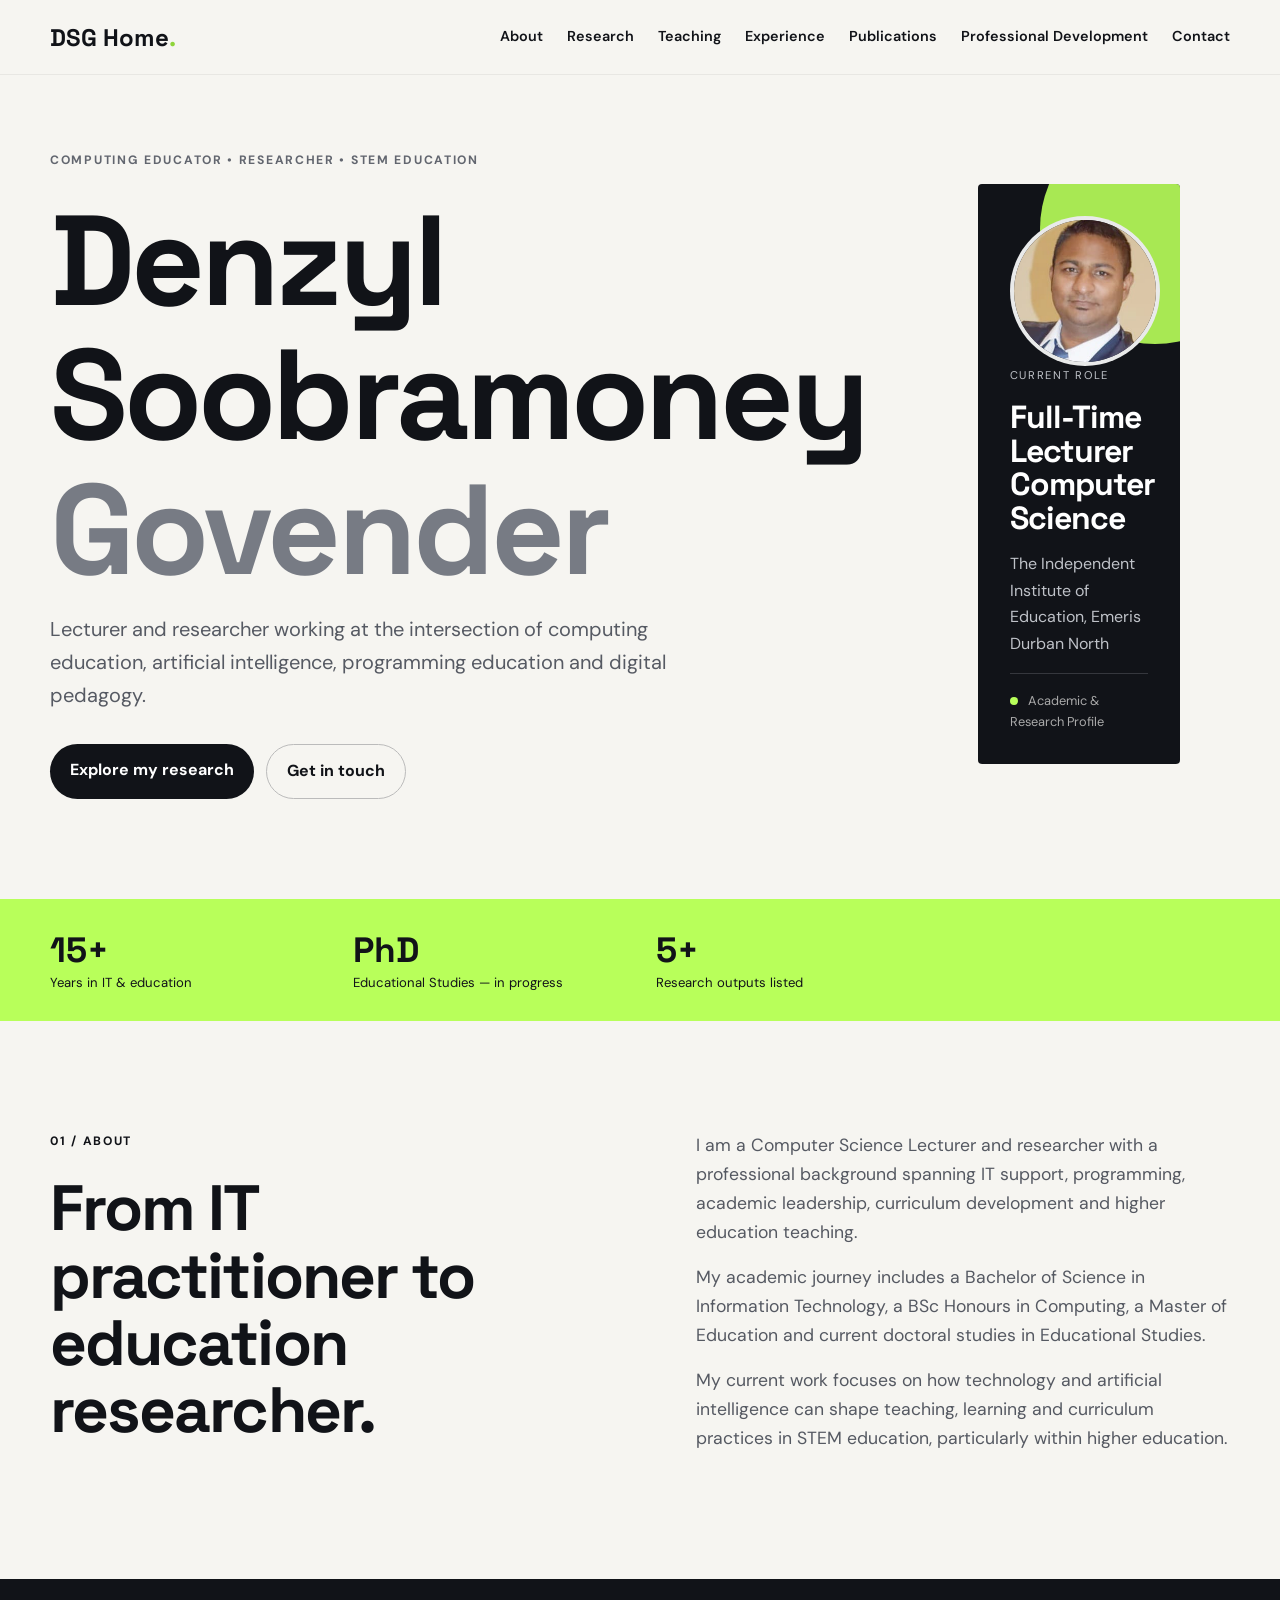
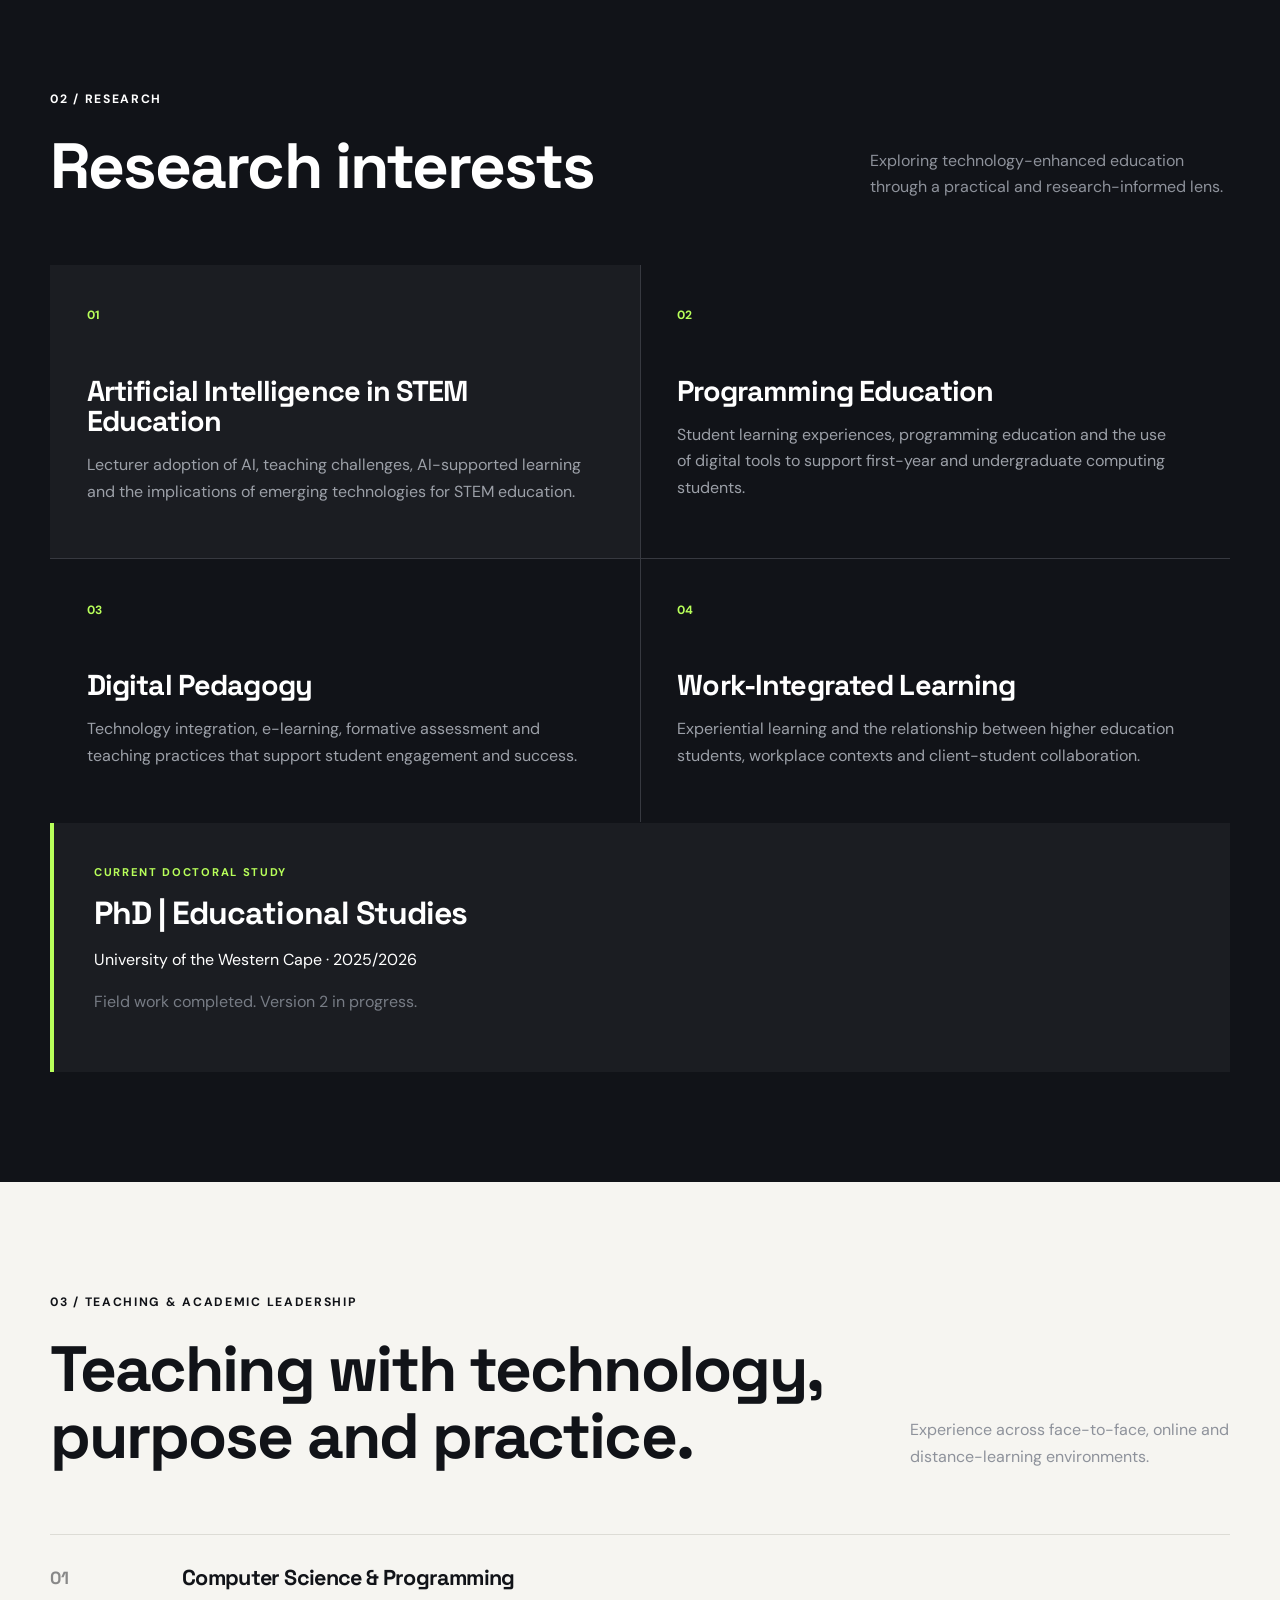
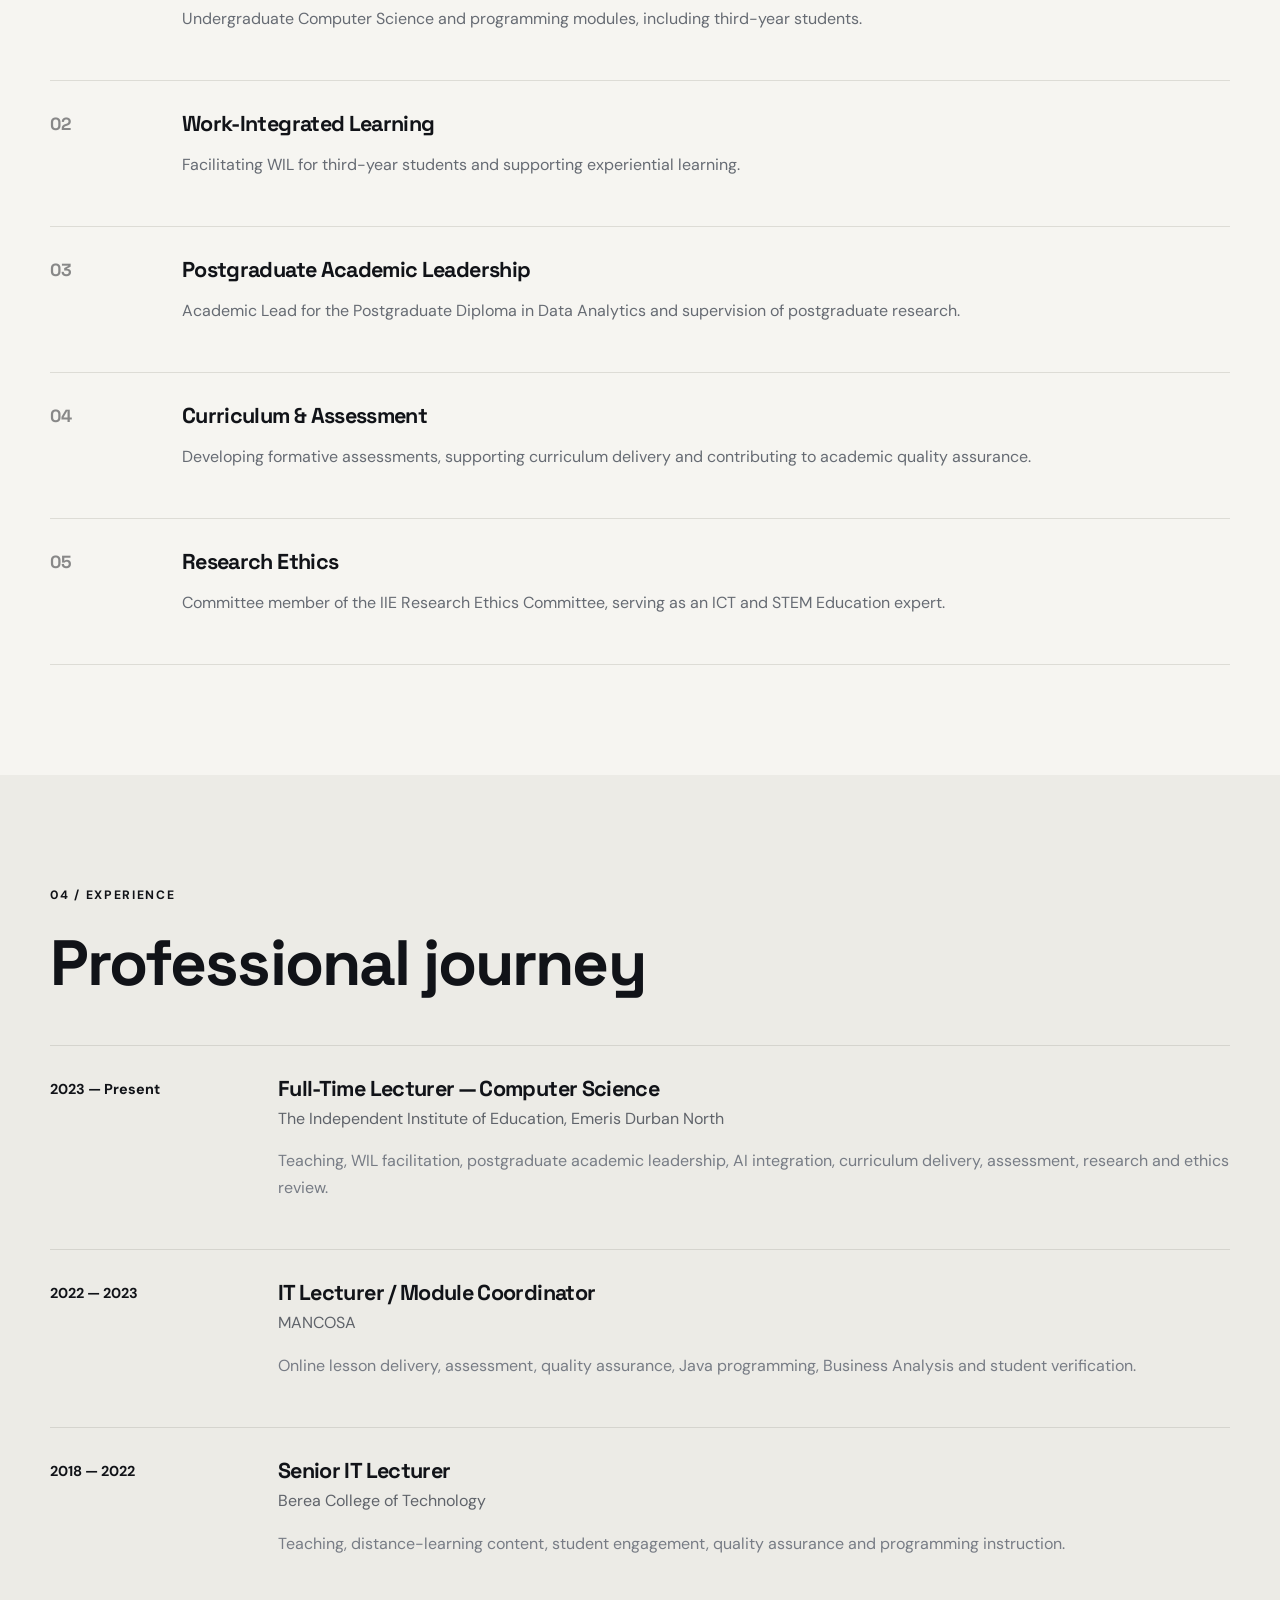
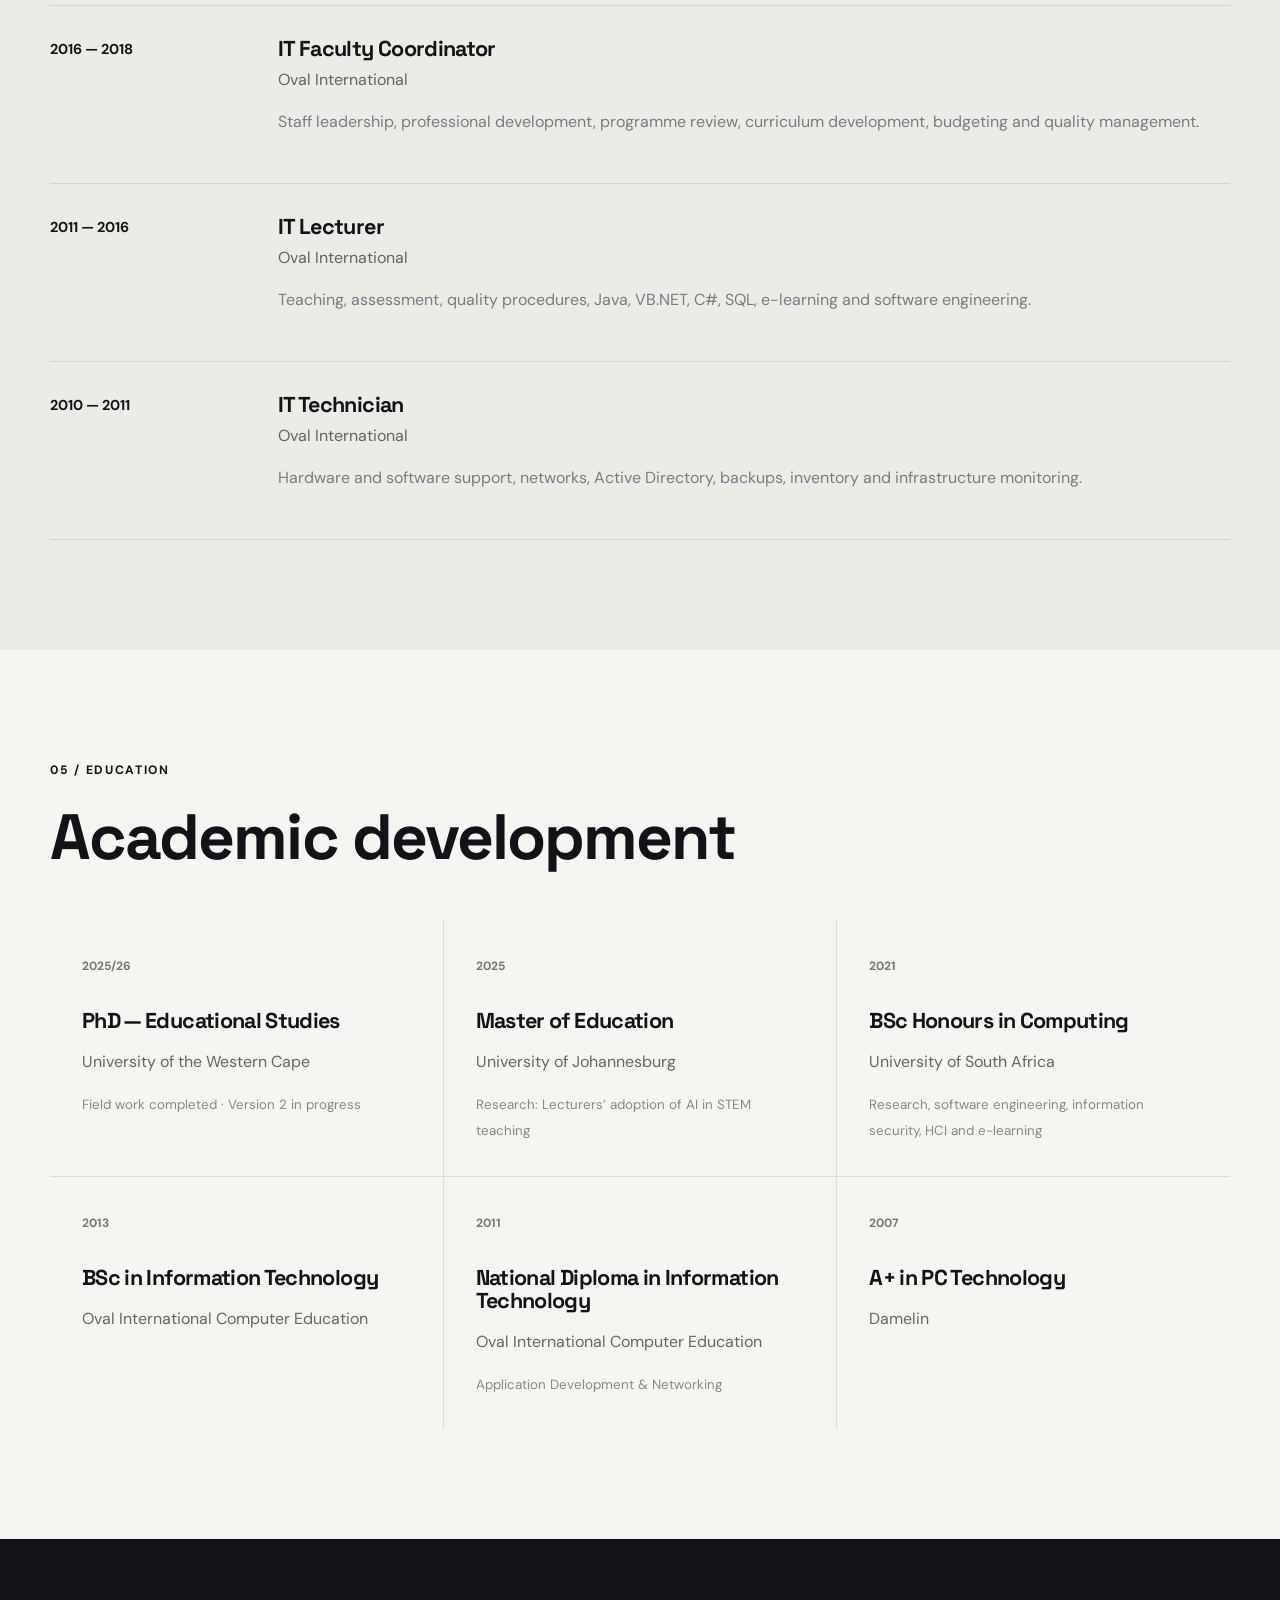
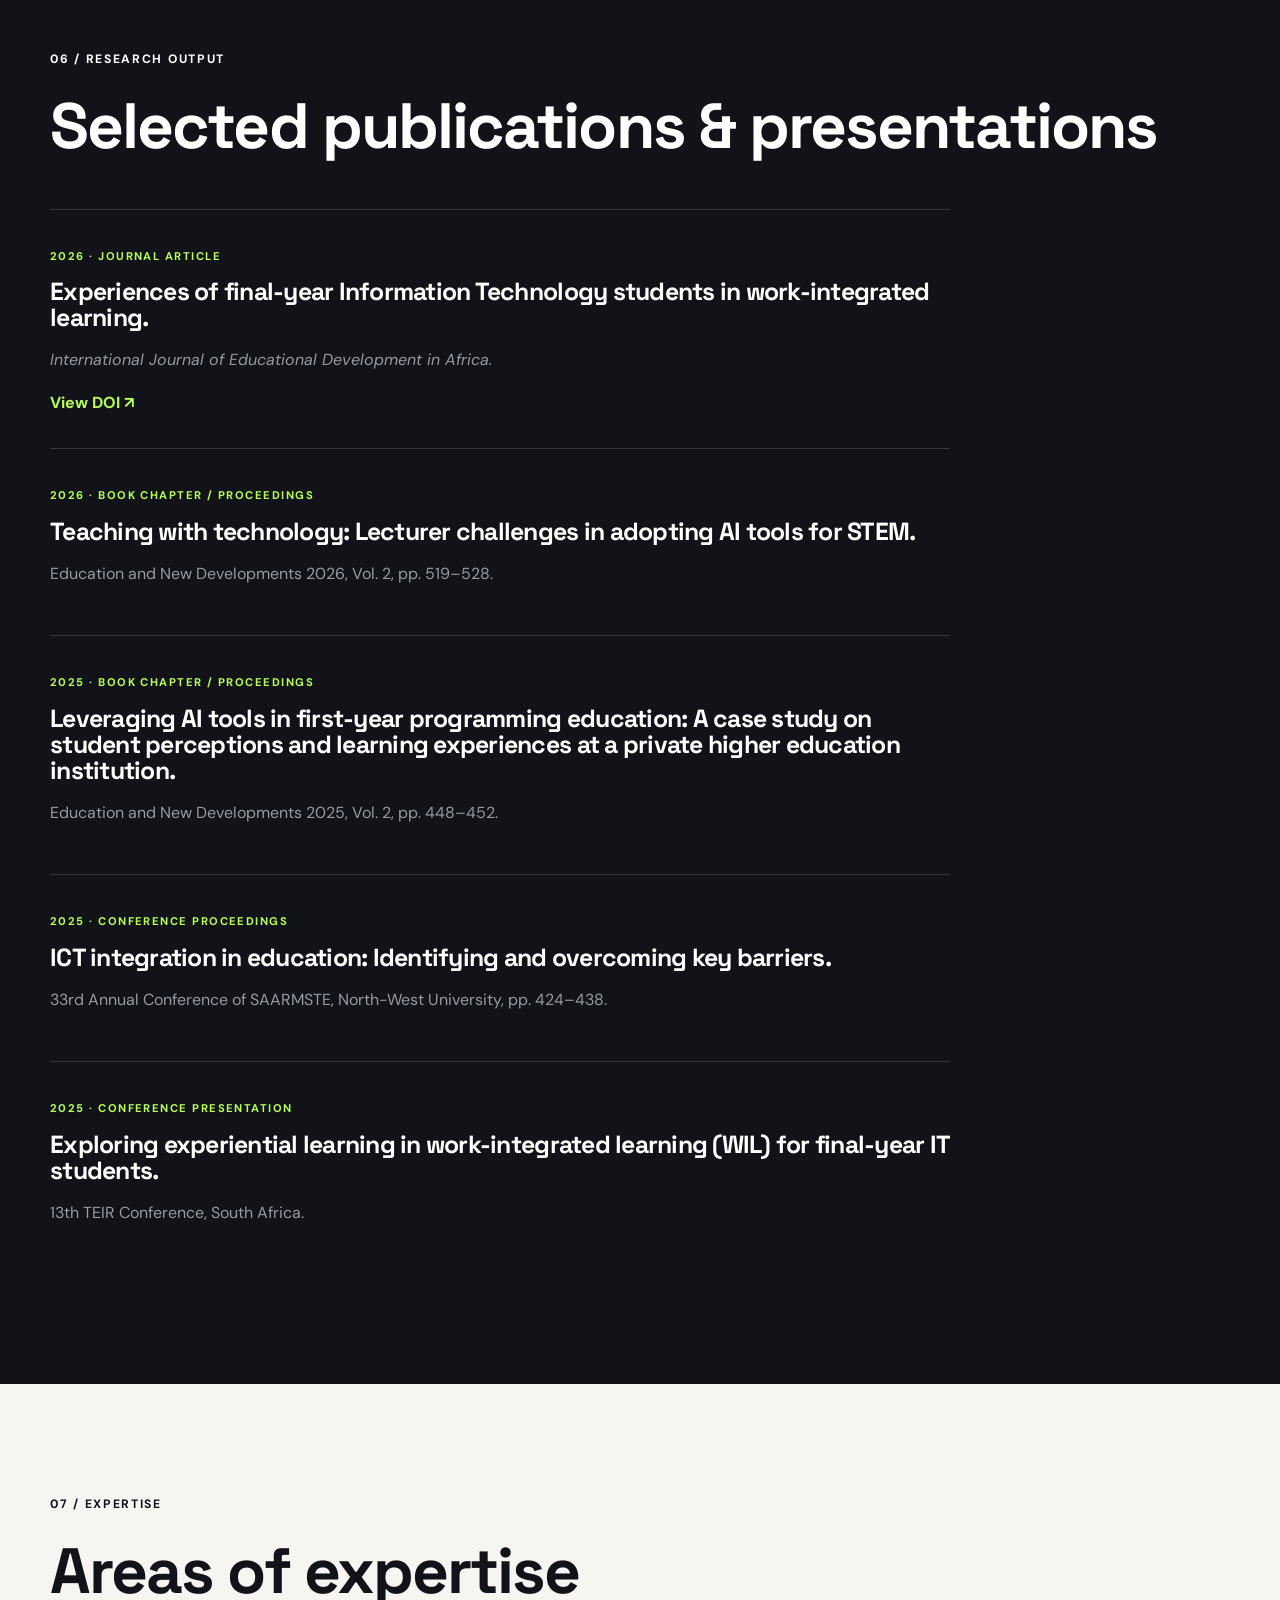
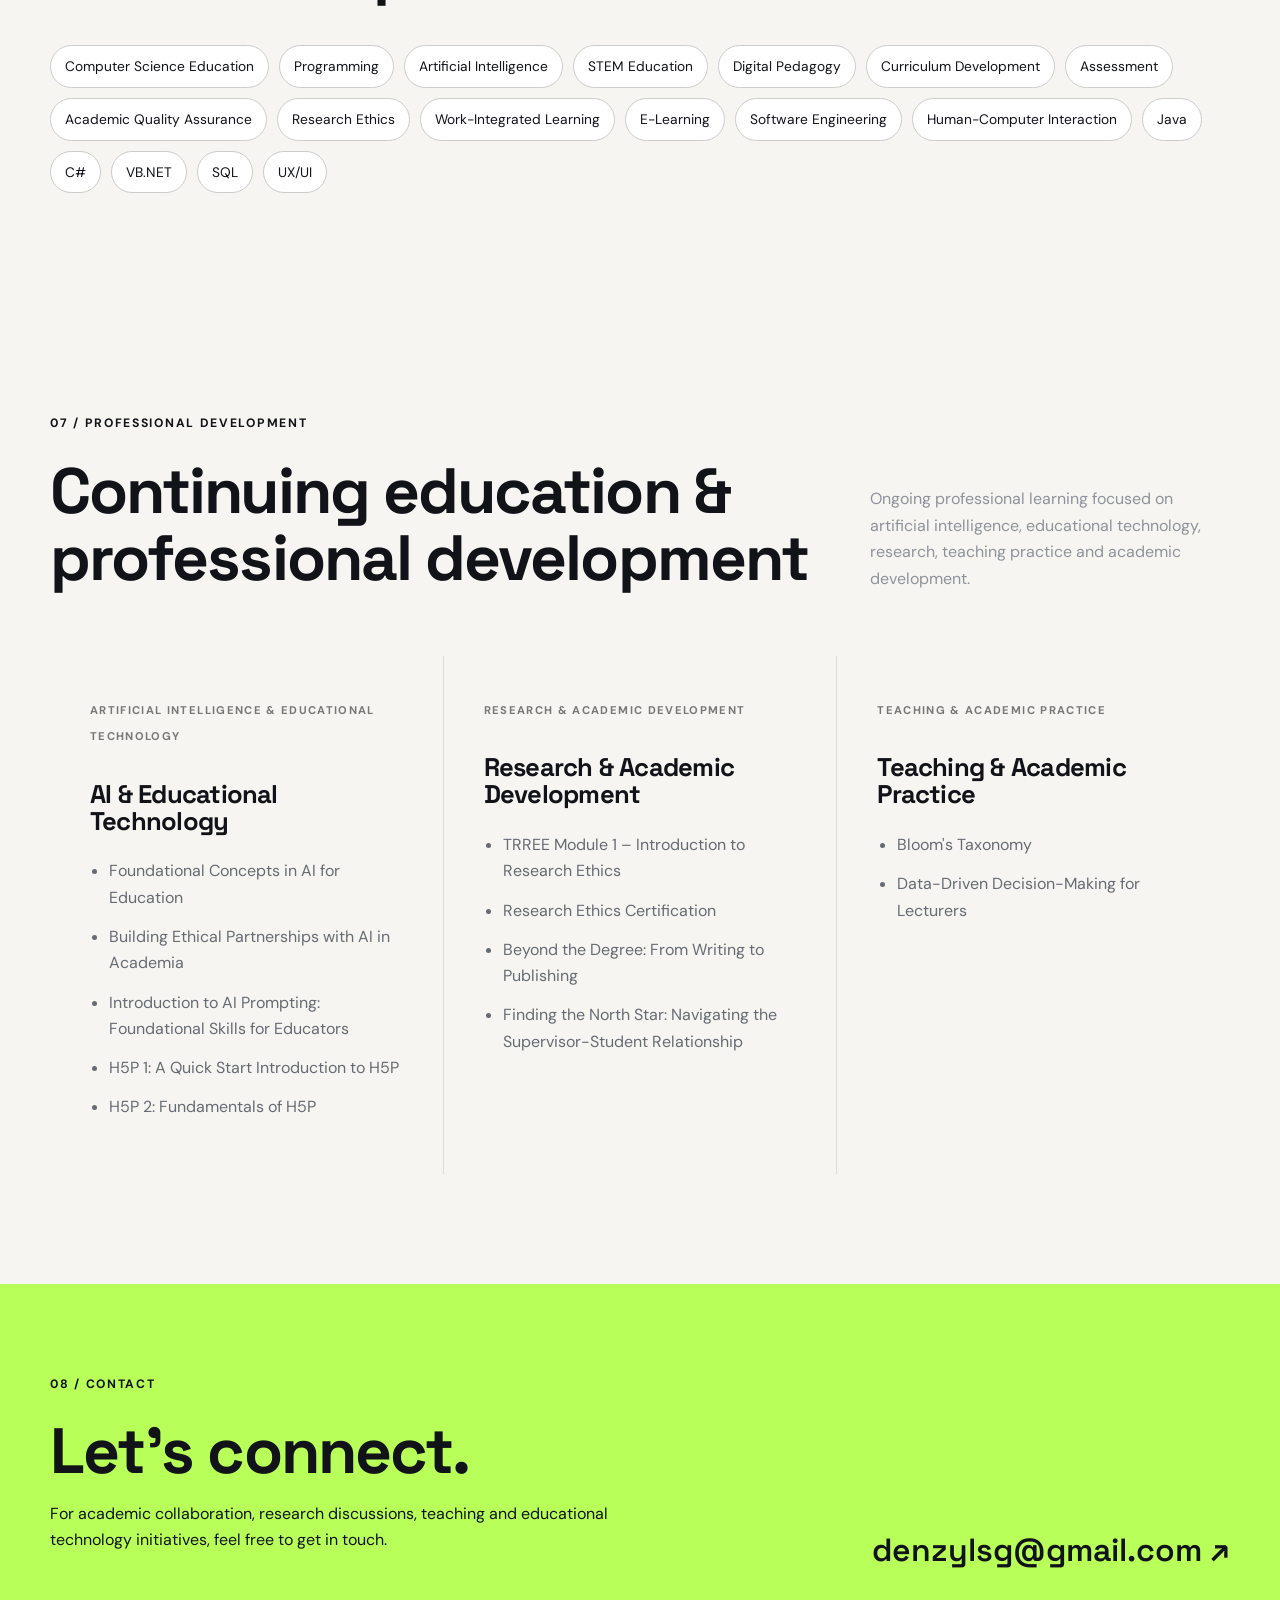
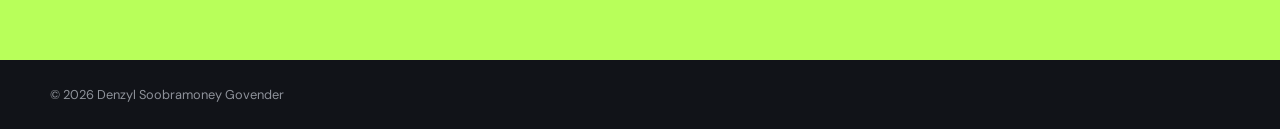
==== commit 8d6c53c4: "Update TRREE Module 1 item in development card Removed CE credits from TRREE Module 1 listing." ====
--- a/index.html
+++ b/index.html
@@ -294,7 +294,7 @@
         <span>RESEARCH & ACADEMIC DEVELOPMENT</span>
         <h3>Research & Academic Development</h3>
         <ul>
-          <li>TRREE Module 1 – Introduction to Research Ethics <strong>(2 CE Credits)</strong></li>
+          <li>TRREE Module 1 – Introduction to Research Ethics </li>
           <li>Research Ethics Certification</li>
           <li>Beyond the Degree: From Writing to Publishing</li>
           <li>Finding the North Star: Navigating the Supervisor-Student Relationship</li>
